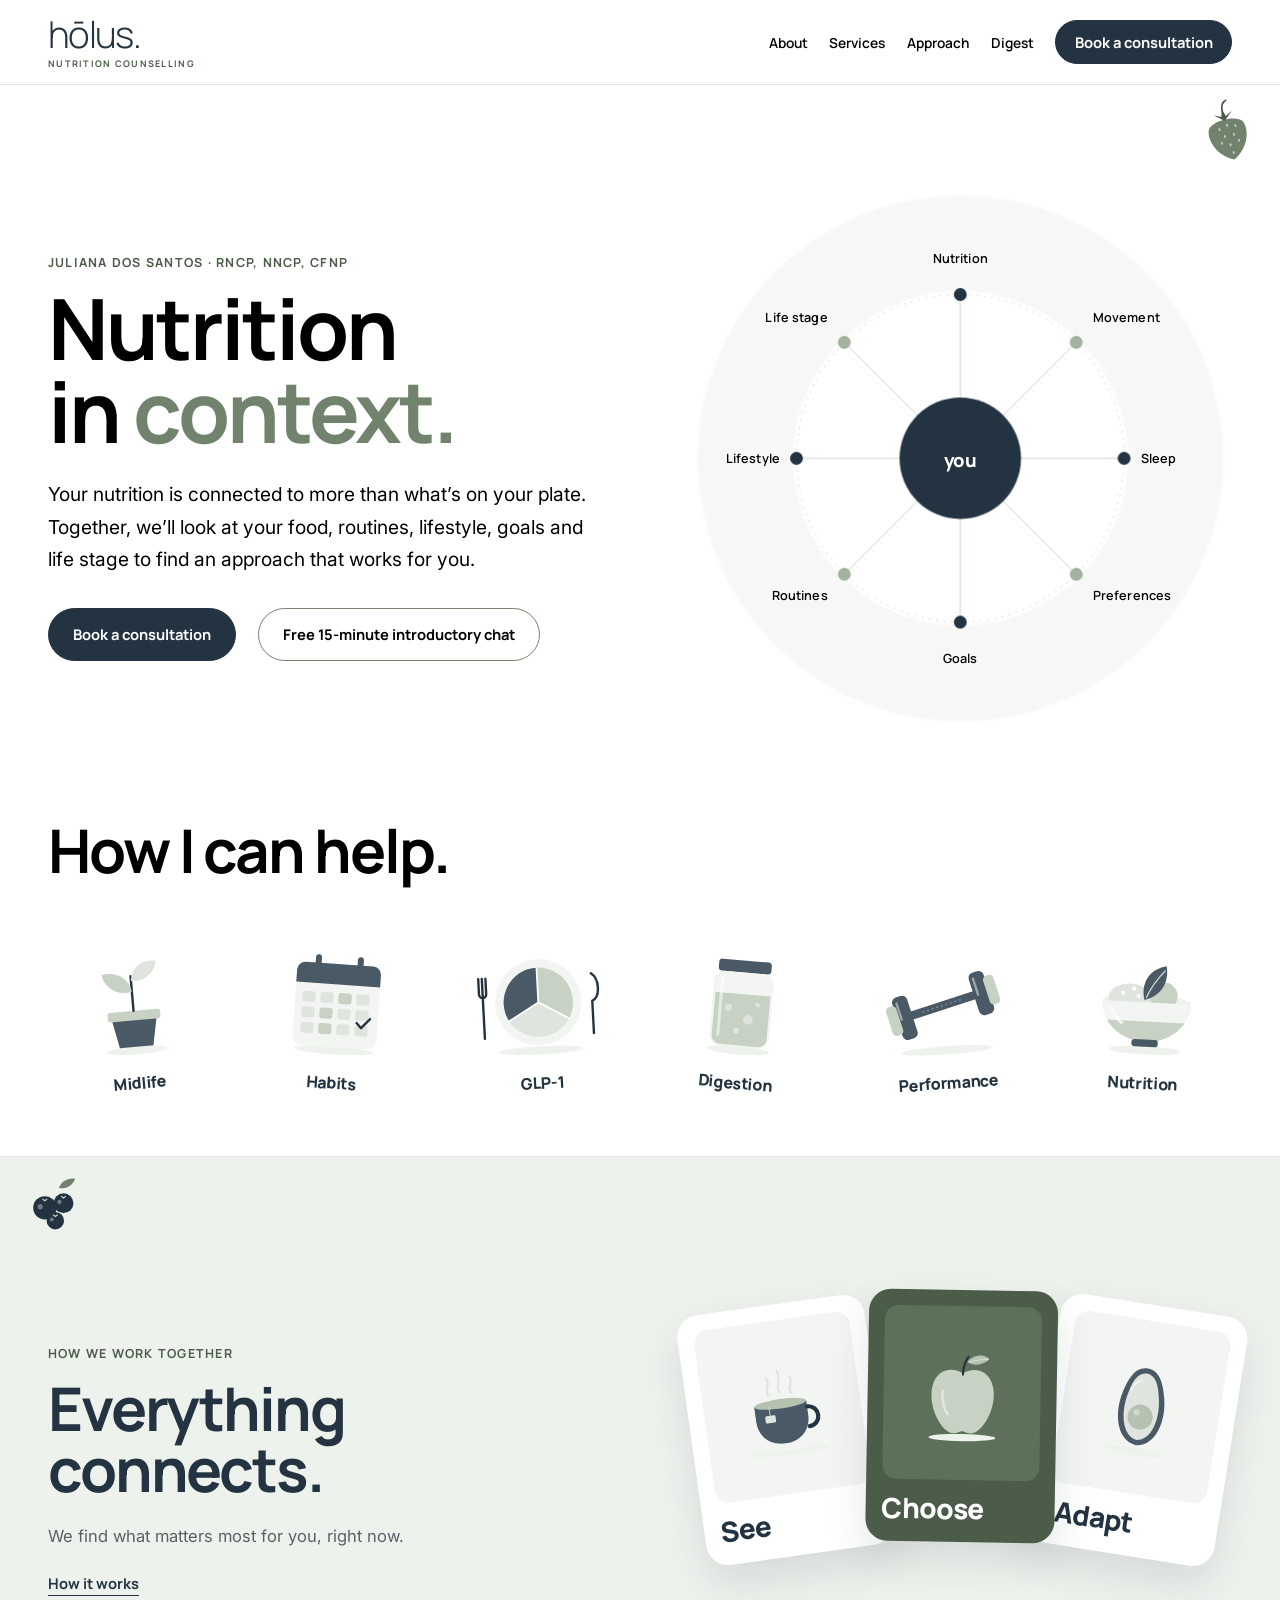
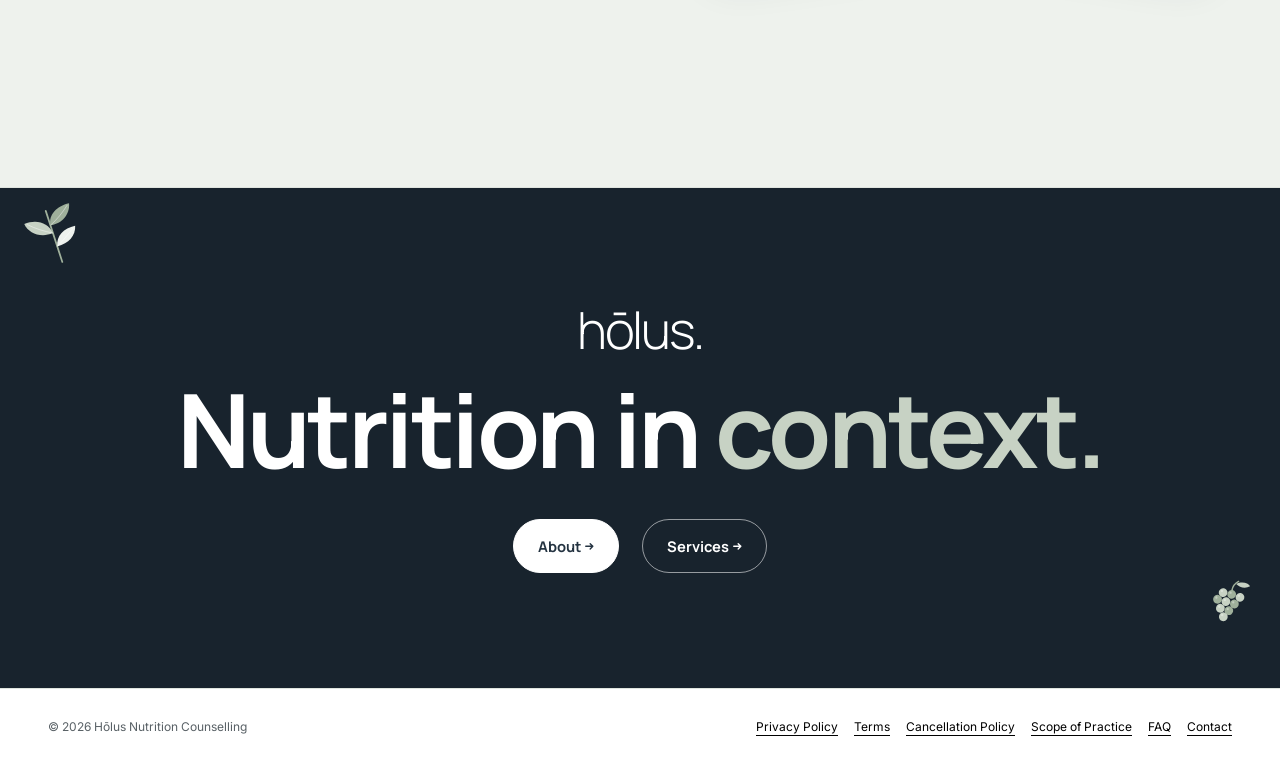
==== index.html @ c5d40bf0 "Add files via upload" ====
<!doctype html>
<html lang="en-CA"><head>
    <meta charset="utf-8">
    <meta name="viewport" content="width=device-width, initial-scale=1">
    <meta name="description" content="Personalized nutritional counselling in Ottawa with Juliana dos Santos, RNCP, NNCP, CFNP. Practical nutrition education built around your body and your life.">
    <meta name="theme-color" content="#243341">
    <title>hōlus. | Nutrition Counselling</title>
    <link rel="canonical" href="https://holus.ca/">
    <meta property="og:type" content="website">
    <meta property="og:title" content="Hōlus Nutrition Counselling | Nutritional Counselling in Ottawa">
    <meta property="og:description" content="Personalized nutrition education and practical guidance that works for your body and your life.">
    <meta property="og:url" content="https://holus.ca/">
    <meta name="twitter:card" content="summary_large_image">
    <link rel="icon" href="favicon.svg" sizes="any"><link rel="icon" href="favicon.svg" type="image/svg+xml"><link rel="apple-touch-icon" href="apple-touch-icon.png"><link rel="manifest" href="site.webmanifest"><meta property="og:image" content="https://jusandberg.github.io/holus-nutrition/assets/holus-share.png"><meta property="og:image:width" content="1200"><meta property="og:image:height" content="630"><meta property="og:image:alt" content="hōlus. Nutrition Counselling: Nutrition in context.">
    <link rel="preconnect" href="https://fonts.googleapis.com">
    <link rel="preconnect" href="https://fonts.gstatic.com" crossorigin="">
    <link href="https://fonts.googleapis.com/css2?family=Inter:wght@400;500;600&amp;family=Manrope:wght@300;600;700;800&amp;display=swap" rel="stylesheet">
    <link rel="stylesheet" href="styles.css?v=25">
    <script src="brand-config.js?v=4" defer=""></script>
    <script src="script.js?v=16" defer=""></script>
    <script type="application/ld+json">
      {"@context":"https://schema.org","@graph":[{"@type":"Organization","@id":"https://holus.ca/#organization","name":"Hōlus Nutrition Counselling","url":"https://holus.ca/","email":"hello@holus.ca"},{"@type":"Person","@id":"https://holus.ca/#juliana","name":"Juliana dos Santos","jobTitle":"Nutritionist","honorificSuffix":"RNCP, NNCP, CFNP","worksFor":{"@id":"https://holus.ca/#organization"}}]}
    </script>
  <style>
        .brand { gap: 0 !important; }
        .brand-lockup { display: grid; line-height: 1; }
        .brand-wordmark { display: inline-flex; align-items: baseline; color: var(--ink); font: 300 2.3125rem/1 Manrope, sans-serif; letter-spacing: -.045em; white-space: nowrap; }
        .brand-accent { position: relative; color: inherit; }
        .brand-accent::before { content: ''; position: absolute; top: .02em; right: .08em; left: .08em; height: .1em; border-radius: 1em; background: var(--sage); }
        .brand-descriptor { margin-top: .42rem; color: var(--sage-deep); font: 700 .57rem/1 Manrope, sans-serif; letter-spacing: .14em; text-transform: uppercase; }
        .hero-orbit .orbit-u { font-size: 1.25rem !important; letter-spacing: -.02em; }
        .contact .brand-lockup { justify-items: center; margin-bottom: .5rem; }
        .contact .brand-wordmark { color: #fff; font-size: 3.2rem; }
        .contact .brand-accent::before { background: var(--sage-light); }
        .brand-service-visual { margin: 0; padding: 0; overflow: hidden; min-height: 18rem; display: grid; place-items: end center; background: #fff; }
        .brand-service-visual img { display: block; width: 100%; height: 100%; min-height: 18rem; object-fit: cover; object-position: 50% 72%; }
        .brand-insurance { overflow: hidden; color: var(--ink); border: 1px solid var(--line); border-radius: var(--radius); background: var(--paper); box-shadow: 0 18px 40px rgba(36,51,65,.06); }
        .brand-insurance summary { display: flex; align-items: center; justify-content: space-between; gap: 1rem; padding: 1.25rem 1.4rem; cursor: pointer; list-style: none; font: 700 1rem/1.25 Manrope,sans-serif; }
        .brand-insurance summary::-webkit-details-marker { display: none; }
        .brand-insurance summary::after { content: '⌄'; flex: 0 0 auto; color: var(--sage-deep); font-size: 1.35rem; font-weight: 500; line-height: 1; transform: translateY(-.12rem); }
        .brand-insurance[open] summary::after { transform: rotate(180deg) translateY(-.12rem); }
        .brand-insurance[open] summary { border-bottom: 1px solid var(--line); }
        .brand-insurance p { margin: 0; padding: 1.25rem 1.5rem 1.5rem; color: var(--muted); font-size: .94rem; }
        .insurance-title { display: inline-flex; align-items: center; gap: .75rem; }
        .insurance-title svg { width: 1.35rem; height: 1.35rem; fill: none; stroke: var(--sage-deep); stroke-width: 1.7; stroke-linecap: round; stroke-linejoin: round; }
        .brand-insurance-hero { align-self: end; }
        .services .brand-insurance { max-width: 45rem; margin-top: 1rem; color: var(--ink); border-color: var(--line); background: var(--cloud); box-shadow: none; }
        .services .brand-insurance summary { color: var(--ink); }
        .services .brand-insurance summary::after { color: var(--sage-deep); }
        .services .brand-insurance[open] summary { border-color: var(--line); }
        .services .brand-insurance p { color: var(--muted); }
        .services .brand-insurance .insurance-title svg { stroke: var(--sage-deep); }
        .brand-intro-chat { width: 100%; max-width: none; margin: 2rem 0 0; padding: 1.4rem 1.55rem; color: var(--ink); border: 1px solid var(--line); border-radius: 1.25rem; background: var(--cloud); }
        .brand-intro-chat p { margin: 0; }
        .brand-intro-chat p + p { margin-top: .4rem; }
        .brand-intro-chat a { display: inline-block; margin-top: .85rem; color: var(--ink); font-weight: 700; text-underline-offset: .28rem; }
        .services .pricing-grid { max-width: none; }
        .contact-actions { margin-top: 2.35rem !important; }
        .method-without-circles .method-layout { grid-template-columns: 1fr; }
        .method-without-circles .method-copy { max-width: 52rem; }
        .expect-heading { display: block !important; }
        .expect-heading .eyebrow { margin-top: 0; }
        .expect-heading h2 { max-width: 18ch; margin-top: .85rem; justify-self: start; text-align: left !important; overflow-wrap: normal; }
        .behaviour-ecosystem { position: relative; min-height: 25rem; border-radius: 48% 52% 44% 56% / 54% 42% 58% 46%; background: color-mix(in srgb, var(--sage-light) 35%, white); }
        .behaviour-ecosystem::before, .behaviour-ecosystem::after { content: ''; position: absolute; inset: 12%; border: 1px solid var(--sage-light); border-radius: 44% 56% 53% 47% / 47% 42% 58% 53%; transform: rotate(12deg); }
        .behaviour-ecosystem::after { inset: 26%; transform: rotate(-13deg); }
        .behaviour-ecosystem strong { position: absolute; inset: 50% auto auto 50%; z-index: 2; display: grid; width: 5rem; height: 5rem; place-items: center; color: white; background: var(--ink); border-radius: 50%; transform: translate(-50%,-50%); font: 800 1rem Manrope,sans-serif; }
        .eco-node { position: absolute; z-index: 2; color: var(--sage-deep); font: 700 .75rem Manrope,sans-serif; letter-spacing: .08em; text-transform: uppercase; }
        .eco-body { top: 13%; left: 46%; } .eco-food { top: 48%; right: 8%; } .eco-behaviour { bottom: 12%; left: 39%; } .eco-life { top: 48%; left: 8%; }
        .behaviour-question { margin-top: 2rem !important; padding-left: 1.25rem; color: var(--ink) !important; border-left: 3px solid var(--sage); font: 800 clamp(1.6rem,3vw,2.6rem)/1.15 Manrope,sans-serif !important; letter-spacing: -.035em; }
        .behaviour-factors { background: var(--paper); }
        .factor-list { margin-top: 3rem; border-top: 1px solid var(--line); }
        .factor-list details { border-bottom: 1px solid var(--line); }
        .factor-list summary { display: flex; align-items: center; justify-content: space-between; gap: 1rem; padding: 1.25rem 0; cursor: pointer; list-style: none; color: var(--ink); font: 700 1.05rem/1.3 Manrope,sans-serif; }
        .factor-list summary::-webkit-details-marker { display: none; }
        .factor-list summary::after { content: '+'; flex: 0 0 auto; color: var(--sage-deep); font-size: 1.35rem; font-weight: 400; }
        .factor-list details[open] summary::after { content: '−'; }
        .factor-list p { max-width: 46rem; margin: -.25rem 0 1.35rem; padding-right: 2rem; }
        .factor-list p { color: var(--muted); }
        .behaviour-relationship { padding-block: clamp(3.25rem, 6vw, 5.5rem); color: white; background: var(--ink); }
        .behaviour-relationship h1, .behaviour-relationship h2, .behaviour-relationship h3 { color: white; }
        .behaviour-relationship-copy { max-width: 46rem; }
        .behaviour-relationship-copy h1 { max-width: 16ch; font-size: clamp(2.65rem, 5vw, 4.8rem); line-height: 1; letter-spacing: -.05em; }
        .behaviour-relationship-copy > p:not(.eyebrow) { max-width: 46rem; color: rgba(255,255,255,.72); }
        .relationship-map { display: grid; grid-template-columns: 1fr auto 1fr auto .68fr; align-items: center; gap: 1rem; margin-top: 2.5rem; }
        .relationship-map > div { min-height: 7rem; padding: 1.05rem; border-top: 1px solid rgba(255,255,255,.25); }
        .relationship-map p { color: rgba(255,255,255,.65); }
        .relationship-map > b { color: var(--sage-light); font-size: 1.6rem; }
        .relationship-result { display: flex; width: 100%; max-width: 13rem; min-height: 5.8rem !important; align-items: center; justify-content: flex-start; gap: .8rem; background: var(--sage-deep); border-radius: var(--radius); border-top: 0 !important; }
        .relationship-result svg { flex: 0 0 auto; width: 1.45rem; fill: none; stroke: var(--sage-light); stroke-width: 2; stroke-linecap: round; stroke-linejoin: round; }
        .relationship-result h3 { margin: 0; }
        .together-anchors { display: grid; gap: .75rem; margin-top: 2rem; padding-top: 1.5rem; border-top: 1px solid var(--line); }
        .together-anchors span { color: var(--ink); font: 700 1.05rem Manrope,sans-serif; }
        .behaviour-scope { padding: 1.3rem 0; color: var(--muted); background: var(--cloud); border-block: 1px solid var(--line); }
        .behaviour-scope p { max-width: 70rem; margin: 0; font-size: .86rem; }
        .behaviour-hero .reveal, .behaviour-knowing .reveal, .behaviour-factors .reveal, .behaviour-relationship .reveal, .behaviour-together .reveal, .behaviour-steps .reveal { opacity: 1 !important; transform: none !important; }
        @media (max-width: 760px) {
          .brand-wordmark { font-size: 2rem; }
          .about-copy { min-width: 0; width: 100%; }
          .about-copy .service-line { white-space: normal; }
          .expect-heading { gap: 1rem !important; }
          .expect-heading h2 { max-width: 13ch; font-size: clamp(2.25rem, 10.5vw, 3.25rem); line-height: 1.02; }
          .brand-service-visual, .brand-service-visual img { min-height: 12rem; }
          .behaviour-ecosystem { min-height: 20rem; }
          .relationship-map { grid-template-columns: 1fr; gap: .55rem; }
          .relationship-map > b { transform: rotate(90deg); transform-origin: left center; }
          .relationship-map > div { min-height: 0; }
        }
      </style><style id="holus-who-connected-styles">
      .holus-who-connected { overflow: hidden; background: var(--white); }
      .holus-who-connected .holus-who-heading { margin-bottom: clamp(2rem, 4vw, 3.25rem); }
      .holus-who-connected .holus-who-heading h2 { max-width: 13ch; }
      .holus-who-stickers { display: grid; grid-template-columns: repeat(6, minmax(0, 1fr)); gap: clamp(1rem, 2.4vw, 2rem); margin: 0; padding: .5rem 0 0; list-style: none; text-align: center; }
      .holus-who-stickers li { min-width: 0; transform: rotate(var(--rot, 0deg)); transition: transform .3s ease; }
      .holus-who-stickers .holus-who-sticker-wrap { display: block; color: inherit; text-decoration: none; }
      .holus-who-sticker { display: grid; place-items: center; width: 100%; max-width: 9rem; margin: 0 auto; }
      .holus-who-sticker img { width: 100%; height: auto; }
      .holus-who-stickers strong { display: block; white-space: nowrap; margin-top: .85rem; color: var(--ink); font: 800 clamp(.92rem, 1.25vw, 1.05rem)/1.15 Manrope, sans-serif; letter-spacing: -.02em; }
      @media (hover: hover) { .holus-who-stickers li:hover { transform: rotate(0deg) translateY(-5px); } }
      @media (max-width: 1000px) {
        .holus-who-stickers { display: flex; flex-wrap: wrap; justify-content: center; gap: 2rem 1.25rem; }
        .holus-who-stickers li { flex: 0 0 calc((100% - 2 * 1.25rem) / 3); }
        .holus-who-sticker { max-width: 8rem; }
      }
      @media (max-width: 600px) {
        .holus-who-connected .holus-who-heading { margin-bottom: 1.25rem; }
        .holus-who-stickers { gap: 1.4rem .75rem; padding-top: .25rem; }
        .holus-who-stickers li { flex-basis: calc((100% - 2 * .75rem) / 3); }
        .holus-who-sticker { max-width: 6rem; }
        .holus-who-stickers strong { margin-top: .6rem; font-size: .86rem; }
      }
    </style><style id="holus-network-styles">
      .holus-network-section { overflow: hidden; color: var(--ink); background: var(--mist); }
      .holus-network-grid { display: grid; grid-template-columns: minmax(0, 1fr) minmax(0, 1fr); align-items: center; gap: clamp(3rem, 8vw, 7rem); }
      .holus-network-visual { min-width: 0; }
      .holus-network-visual svg { width: 100%; height: auto; }
      .holus-network-visual line { stroke: rgba(36,51,65,.22); stroke-width: 1.3; }
      .holus-network-visual circle { fill: white; stroke: var(--sage-light); stroke-width: 1.5; }
      .holus-network-visual .tn-core { fill: var(--sage); stroke: none; }
      .holus-network-visual text { fill: var(--ink); font: 600 13px Manrope, sans-serif; text-anchor: middle; }
      .holus-network-visual .tn-core-text { fill: white; font-weight: 700; }
      .holus-network-copy .eyebrow { color: var(--sage-deep); }
      .holus-network-copy h2 { max-width: 10ch; color: var(--ink); }
      .holus-fan { position: relative; height: clamp(300px, 32vw, 400px); }
      .fan-card { position: absolute; top: 8%; width: 35%; aspect-ratio: 3 / 4; display: grid; grid-template-rows: 1fr auto; padding: 16px 16px 20px; border-radius: 22px; background: white; box-shadow: 0 18px 40px rgba(36,51,65,.12); transition: transform .4s cubic-bezier(.2,.7,.2,1); }
      .fan-art { display: grid; place-items: center; border-radius: 14px; background: #F3F5F2; }
      .fan-art img { width: 80%; height: auto; }
      .fan-card b { margin-top: 14px; color: var(--ink); font: 800 clamp(1.25rem, 2.4vw, 1.75rem)/1 Manrope, sans-serif; letter-spacing: -.03em; }
      .fan-card:nth-child(1) { left: 0; transform: rotate(-8deg); }
      .fan-card:nth-child(2) { left: 32.5%; z-index: 2; background: var(--sage-deep); transform: rotate(1deg) translateY(-14px); }
      .fan-card:nth-child(2) .fan-art { background: #5d7059; }
      .fan-card:nth-child(2) b { color: white; }
      .fan-card:nth-child(3) { left: 65%; z-index: 1; transform: rotate(9deg); }
      .fan-card:nth-child(3) b { padding-left: .6rem; }
      @media (hover: hover) { .holus-fan:hover .fan-card { transform: none; } }
      @media (max-width: 640px) {
        .holus-fan { height: auto; aspect-ratio: 3 / 1.55; }
        .fan-card { width: 31%; top: 8%; padding: 8px 8px 12px; border-radius: 16px; }
        .fan-art { border-radius: 10px; }
        .fan-card b { margin-top: 8px; font-size: 1.05rem; }
        .fan-card:nth-child(1) { left: 2%; transform: rotate(-6deg); }
        .fan-card:nth-child(2) { left: 34.5%; transform: translateY(-6px); }
        .fan-card:nth-child(3) { left: 67%; transform: rotate(6deg); }
      }
      @media (prefers-reduced-motion: reduce) { .fan-card { transition: none; } }
      .holus-network-copy > p:not(.eyebrow) { max-width: 36rem; margin: 1.35rem 0 0; color: var(--muted); font-size: 1.04rem; }
      .holus-network-copy .text-link { display: inline-block; margin-top: 1.4rem; color: var(--ink); }
      .holus-network-points { display: flex; flex-wrap: wrap; gap: .35rem; margin: 1.6rem 0 2rem; padding: 0; color: var(--sage-deep); list-style: none; font: 700 .88rem/1.5 Manrope, sans-serif; }
      .holus-network-points li:not(:last-child)::after { content: " ·"; margin-left: .35rem; color: var(--sage-light); }
      .holus-network-visual .tn-lines line { stroke-dasharray: 420; stroke-dashoffset: 420; }
      .holus-network-visual .tn-signals line { opacity: 0; stroke: var(--sage); stroke-width: 4; stroke-linecap: round; stroke-dasharray: 18 500; stroke-dashoffset: 0; }
      .holus-network-visual .tn-nodes circle { opacity: 0; transform: scale(.78); transform-box: fill-box; transform-origin: center; }
      .holus-network-visual .tn-labels { opacity: 0; }
      .holus-network-visual.is-visible .tn-lines line { animation: holus-net-draw .9s ease-out forwards; }
      .holus-network-visual.is-visible .tn-lines line:nth-child(2n) { animation-delay: .08s; }
      .holus-network-visual.is-visible .tn-lines line:nth-child(3n) { animation-delay: .16s; }
      .holus-network-visual.is-visible .tn-signals line { animation: holus-net-signal .78s ease-out 1s forwards; }
      .holus-network-visual.is-visible .tn-signals line:nth-child(2) { animation-delay: 1.09s; }
      .holus-network-visual.is-visible .tn-signals line:nth-child(3) { animation-delay: 1.18s; }
      .holus-network-visual.is-visible .tn-signals line:nth-child(4) { animation-delay: 1.27s; }
      .holus-network-visual.is-visible .tn-signals line:nth-child(5) { animation-delay: 1.36s; }
      .holus-network-visual.is-visible .tn-signals line:nth-child(6) { animation-delay: 1.45s; }
      .holus-network-visual.is-visible .tn-signals line:nth-child(7) { animation-delay: 1.54s; }
      .holus-network-visual.is-visible .tn-nodes circle { animation: holus-net-node-in .42s cubic-bezier(.2,.8,.2,1.25) forwards; }
      .holus-network-visual.is-visible .tn-nodes circle:nth-child(2) { animation-delay: .12s; }
      .holus-network-visual.is-visible .tn-nodes circle:nth-child(3) { animation-delay: .2s; }
      .holus-network-visual.is-visible .tn-nodes circle:nth-child(4) { animation-delay: .28s; }
      .holus-network-visual.is-visible .tn-nodes circle:nth-child(5) { animation-delay: .36s; }
      .holus-network-visual.is-visible .tn-nodes circle:nth-child(6) { animation-delay: .44s; }
      .holus-network-visual.is-visible .tn-nodes circle:nth-child(7) { animation-delay: .52s; }
      .holus-network-visual.is-visible .tn-nodes .tn-core { animation: holus-net-node-in .5s cubic-bezier(.2,.8,.2,1.2) .62s forwards, holus-net-core-breathe 5s ease-in-out 1.5s infinite; }
      .holus-network-visual.is-visible .tn-labels { animation: holus-net-label-in .5s ease-out .78s forwards; }
      @keyframes holus-net-draw { to { stroke-dashoffset: 0; } }
      @keyframes holus-net-signal { 0% { opacity: 0; stroke-dashoffset: 0; } 12% { opacity: .95; } 78% { opacity: .8; } 100% { opacity: 0; stroke-dashoffset: -230; } }
      @keyframes holus-net-node-in { to { opacity: 1; transform: scale(1); } }
      @keyframes holus-net-label-in { to { opacity: 1; } }
      @keyframes holus-net-core-breathe { 0%, 12%, 100% { transform: scale(1); } 6% { transform: scale(1.045); } }
      @media (max-width: 800px) {
        .holus-network-grid { grid-template-columns: 1fr; gap: 2.5rem; }
        .holus-network-copy { order: -1; }
        .holus-network-copy h2 { max-width: 12ch; }
        .holus-network-visual { width: min(100%, 34rem); margin-inline: auto; }
      }
      @media (prefers-reduced-motion: reduce) {
        .holus-network-visual .tn-lines line { stroke-dashoffset: 0; }
        .holus-network-visual .tn-signals { display: none; }
        .holus-network-visual .tn-nodes circle { opacity: 1; transform: none; }
        .holus-network-visual .tn-labels { opacity: 1; }
        .holus-network-visual.is-visible :is(.tn-lines line, .tn-nodes circle, .tn-labels) { animation: none; }
      }
    </style></head>
  <body>
    <a class="skip-link" href="#main">Skip to content</a>

    <header class="site-header">
      <div class="nav-shell">
        <a class="brand" href="/" aria-label="hōlus. Nutrition Counselling home">
    <span class="brand-lockup">
      <span class="brand-wordmark" aria-label="hōlus.">hōlus.</span>
      <span class="brand-descriptor">Nutrition Counselling</span>
    </span></a>

        <button class="menu-toggle" type="button" aria-expanded="false" aria-controls="site-nav">
          <span class="sr-only">Toggle menu</span>
          <span></span><span></span>
        </button>

        <nav id="site-nav" class="site-nav" aria-label="Primary navigation">
          <a href="/about/">About</a>
          <a href="/nutritional-counselling/">Services</a>
          <a href="/nutrition-behaviour-change/">Approach</a>
          <a href="/digest/">Digest</a>
          <a class="button button-small" href="mailto:hello@holus.ca?subject=Consultation%20booking">Book a consultation</a>
        </nav>
      </div>
    </header>

    <main id="main">
      <section id="home" class="hero section-shell">
        <div class="hero-copy reveal">
          <p class="eyebrow">Juliana dos Santos <span aria-hidden="true">·</span> RNCP, NNCP, CFNP</p>
          <h1>Nutrition in <em>context.</em></h1>
          <p class="lede">Your nutrition is connected to more than what’s on your plate. Together, we’ll look at your food, routines, lifestyle, goals and life stage to find an approach that works for you.</p>
          <div class="button-row">
            <a class="button" href="mailto:hello@holus.ca?subject=Consultation%20booking">Book a consultation</a>
            <a class="button button-secondary" href="mailto:hello@holus.ca?subject=Free%2015-minute%20introductory%20chat">Free 15-minute introductory chat</a>
          </div>
        </div>

        <div class="hero-orbit reveal" aria-label="A connected system with you at the centre, considering nutrition, movement, sleep, preferences, goals, routines, lifestyle and life stage">
          <svg viewBox="0 0 520 520" role="img" aria-hidden="true">
            <circle class="orbit-ring" cx="260" cy="260" r="178"></circle>
            <g class="orbit-lines">
              <line x1="260" y1="260" x2="260" y2="82"></line>
              <line x1="260" y1="260" x2="386" y2="134"></line>
              <line x1="260" y1="260" x2="438" y2="260"></line>
              <line x1="260" y1="260" x2="386" y2="386"></line>
              <line x1="260" y1="260" x2="260" y2="438"></line>
              <line x1="260" y1="260" x2="134" y2="386"></line>
              <line x1="260" y1="260" x2="82" y2="260"></line>
              <line x1="260" y1="260" x2="134" y2="134"></line>
            </g>
            <g class="orbit-nodes">
              <circle cx="260" cy="82" r="7" style="fill:#243341"></circle><circle cx="386" cy="134" r="7" style="fill:#A3B19F"></circle>
              <circle cx="438" cy="260" r="7" style="fill:#243341"></circle><circle cx="386" cy="386" r="7" style="fill:#A3B19F"></circle>
              <circle cx="260" cy="438" r="7" style="fill:#243341"></circle><circle cx="134" cy="386" r="7" style="fill:#A3B19F"></circle>
              <circle cx="82" cy="260" r="7" style="fill:#243341"></circle><circle cx="134" cy="134" r="7" style="fill:#A3B19F"></circle>
            </g>
            <circle class="orbit-centre" cx="260" cy="260" r="66"></circle>
            <text class="orbit-u" x="260" y="264">you</text>
              <g class="orbit-labels">
                <text x="260" y="48" text-anchor="middle">Nutrition</text>
                <text x="404" y="112" text-anchor="start">Movement</text>
                <text x="456" y="265" text-anchor="start">Sleep</text>
                <text x="404" y="414" text-anchor="start">Preferences</text>
                <text x="260" y="482" text-anchor="middle">Goals</text>
                <text x="116" y="414" text-anchor="end">Routines</text>
                <text x="64" y="265" text-anchor="end">Lifestyle</text>
                <text x="116" y="112" text-anchor="end">Life stage</text>
              </g>
          </svg>
        </div>
      </section>

      <section id="who" class="holus-who-connected section-pad" aria-labelledby="who-title" data-holus-connected="true">
    <div class="section-shell">
      <header class="holus-who-heading">
        <h2 id="who-title">How I can help.</h2>
      </header>
      <ul class="holus-who-stickers" aria-label="How I can help">
        <li style="--rot:-5deg"><span class="holus-who-sticker-wrap"><span class="holus-who-sticker"><img src="assets/illustrations-soft/object-sprout.svg" alt="" width="240" height="200" loading="lazy"></span><strong>Midlife</strong></span></li>
        <li style="--rot:4deg"><span class="holus-who-sticker-wrap"><span class="holus-who-sticker"><img src="assets/illustrations-soft/object-calendar.svg" alt="" width="240" height="200" loading="lazy"></span><strong>Habits</strong></span></li>
        <li style="--rot:-3deg"><span class="holus-who-sticker-wrap"><span class="holus-who-sticker"><img src="assets/illustrations-soft/object-plate.svg" alt="" width="240" height="200" loading="lazy"></span><strong>GLP-1</strong></span></li>
        <li style="--rot:5deg"><span class="holus-who-sticker-wrap"><span class="holus-who-sticker"><img src="assets/illustrations-soft/object-jar.svg" alt="" width="240" height="200" loading="lazy"></span><strong>Digestion</strong></span></li>
        <li style="--rot:-4deg"><span class="holus-who-sticker-wrap"><span class="holus-who-sticker"><img src="assets/illustrations-soft/object-dumbbell.svg" alt="" width="240" height="200" loading="lazy"></span><strong>Performance</strong></span></li>
        <li style="--rot:3deg"><span class="holus-who-sticker-wrap"><span class="holus-who-sticker"><img src="assets/illustrations-soft/object-bowl.svg" alt="" width="240" height="200" loading="lazy"></span><strong>Nutrition</strong></span></li>
      </ul>
    </div></section>


      <section id="method" class="method section-pad method-without-circles holus-network-section" data-holus-network="true">
    <div class="section-shell holus-network-grid">
      <div class="holus-network-copy">
        <p class="eyebrow">How we work together</p>
        <h2>Everything connects.</h2>
        <p>We find what matters most for you, right now.</p>
        <a class="text-link" href="nutrition-behaviour-change/">How it works</a>
      </div>
      <div class="holus-network-visual holus-fan" role="list" aria-label="How we work together: see, choose, adapt">
        <div class="fan-card" role="listitem"><div class="fan-art"><img src="assets/illustrations-soft/drink-tea.svg" alt="" width="240" height="200"></div><b>See</b></div>
        <div class="fan-card" role="listitem"><div class="fan-art"><img src="assets/illustrations-soft/fruit-apple.svg" alt="" width="240" height="200"></div><b>Choose</b></div>
        <div class="fan-card" role="listitem"><div class="fan-art"><img src="assets/illustrations-soft/fruit-avocado.svg" alt="" width="240" height="200"></div><b>Adapt</b></div>
      </div>
    </div></section>


      

    <section id="contact" class="contact section-pad">
        <div class="contact-inner section-shell reveal">
          <span class="brand-lockup">
      <span class="brand-wordmark" aria-label="hōlus.">hōlus.</span>
      
    </span>
          <h2>Nutrition in <em>context.</em></h2>
          <div class="button-row contact-actions">
            <a class="button button-light" href="/about/">About<svg class="arr arr-right" viewBox="0 0 12 12" aria-hidden="true"><path d="M2 6h8M7 3l3 3-3 3"></path></svg></a>
            <a class="button button-outline-light" href="/nutritional-counselling/">Services<svg class="arr arr-right" viewBox="0 0 12 12" aria-hidden="true"><path d="M2 6h8M7 3l3 3-3 3"></path></svg></a>
          </div>
        </div>
      </section>
    </main>

    <footer class="site-footer">
      <div class="section-shell footer-inner">
        <div>
          <p>© <span id="year"></span> Hōlus Nutrition Counselling</p>
        </div>
        <nav class="footer-links" aria-label="Practice information">
          <a href="/practice-policies.html#privacy">Privacy Policy</a>
          <a href="/practice-policies.html#terms">Terms</a>
          <a href="/practice-policies.html#cancellation">Cancellation Policy</a>
          <a href="/practice-policies.html#scope">Scope of Practice</a>
          <a href="/faq/">FAQ</a><a href="mailto:hello@holus.ca">Contact</a>
        </nav>
      </div>
    </footer>
  

</body></html>
---- styles.css ----
:root {
  --black: #000;
  --ink: #243341;
  --ink-deep: #18232d;
  --sage: #71836d;
  --sage-deep: #4b5d49;
  --sage-light: #c7d2c4;
  --mist: #eef2ed;
  --cloud: #f7f8f6;
  --line: #dfe4de;
  --paper: #fff;
  --text: var(--black);
  --muted: #596166;
  --radius: 1.5rem;
  --shadow: 0 24px 60px rgba(36, 51, 65, 0.12);
}

* { box-sizing: border-box; }
html { scroll-behavior: smooth; scroll-padding-top: 6.5rem; }
body { margin: 0; color: var(--text); background: var(--paper); font: 400 1rem/1.7 Inter, Arial, sans-serif; -webkit-font-smoothing: antialiased; }
img, svg { display: block; max-width: 100%; }
a { color: inherit; }
button, input, textarea { font: inherit; }
:focus-visible { outline: 3px solid var(--sage); outline-offset: 4px; }
.sr-only { position: absolute; width: 1px; height: 1px; padding: 0; margin: -1px; overflow: hidden; clip: rect(0, 0, 0, 0); white-space: nowrap; border: 0; }
.skip-link { position: fixed; left: 1rem; top: -4rem; z-index: 100; padding: .75rem 1rem; color: white; background: var(--ink); border-radius: .5rem; }
.skip-link:focus { top: 1rem; }

.section-shell { width: min(100% - 2.5rem, 74rem); margin-inline: auto; }
.section-pad { padding-block: clamp(5rem, 9vw, 8rem); }
.eyebrow { margin: 0 0 1rem; color: var(--sage-deep); font: 700 .78rem/1.2 Manrope, sans-serif; letter-spacing: .1em; text-transform: uppercase; }
h1, h2, h3 { margin: 0; color: var(--black); font-family: Manrope, sans-serif; letter-spacing: -.035em; text-wrap: balance; }
h1 { max-width: 12ch; font-size: clamp(3rem, 6.6vw, 6.25rem); line-height: .98; }
h2 { max-width: 18ch; font-size: clamp(2.35rem, 4.7vw, 4.5rem); line-height: 1.02; }
h3 { font-size: 1.4rem; line-height: 1.25; }
em { color: var(--sage); font-style: normal; }
.lede { max-width: 35rem; margin: 1.6rem 0 0; color: var(--black); font-size: clamp(1.05rem, 1.8vw, 1.2rem); }
.button-row { display: flex; align-items: center; gap: 1.4rem; flex-wrap: wrap; margin-top: 2rem; }
.button { display: inline-flex; align-items: center; justify-content: center; min-height: 3.35rem; padding: .85rem 1.5rem; color: white; background: var(--ink); border: 1px solid var(--ink); border-radius: 999px; font: 700 .92rem/1 Manrope, sans-serif; text-decoration: none; transition: transform .2s ease, background .2s ease; }
.button:hover { background: var(--ink-deep); transform: translateY(-2px); }
.button-small { min-height: 2.75rem; padding-inline: 1.15rem; }
.button-secondary { color: var(--black); background: transparent; border-color: var(--sage); }
.button-secondary:hover { color: white; background: var(--sage-deep); border-color: var(--sage-deep); }
.text-link { color: var(--black); font: 700 .92rem Manrope, sans-serif; text-underline-offset: .35rem; }
.microcopy { margin: 1rem 0 0; color: var(--muted); font-size: .83rem; }

.site-header { position: sticky; top: 0; z-index: 50; border-bottom: 1px solid rgba(223, 228, 222, .9); background: rgba(255,255,255,.88); backdrop-filter: blur(18px) saturate(160%); }
.nav-shell { display: flex; align-items: center; justify-content: space-between; width: min(100% - 2.5rem, 74rem); min-height: 5.25rem; margin: auto; }
.brand { display: flex; align-items: center; gap: .75rem; text-decoration: none; }
.brand img { width: 3rem; }
.brand-copy { display: grid; line-height: 1; }
.wordmark { font: 800 1.15rem Manrope, sans-serif; letter-spacing: -.04em; }
.wordmark b { color: var(--sage); }
.descriptor { margin-top: .35rem; color: var(--muted); font: 600 .58rem Manrope, sans-serif; letter-spacing: .14em; text-transform: uppercase; }
.brand-lockup { display: grid; line-height: 1; }
.brand-wordmark { display: inline-flex; align-items: baseline; color: var(--ink); font: 300 2rem/1 Manrope, sans-serif; letter-spacing: -.045em; white-space: nowrap; }
.brand-accent { position: relative; color: inherit; }
.brand-accent::before { content: ""; position: absolute; top: .02em; right: .08em; left: .08em; height: .1em; border-radius: 1em; background: var(--sage); }
.brand-descriptor { margin-top: .4rem; color: var(--sage-deep); font: 700 .57rem/1 Manrope, sans-serif; letter-spacing: .14em; text-transform: uppercase; }
.site-nav { display: flex; align-items: center; gap: 1.35rem; }
.site-nav > a:not(.button) { color: var(--black); font: 600 .86rem Manrope, sans-serif; text-decoration: none; }
.site-nav > a:not(.button):hover { color: var(--sage-deep); }
.menu-toggle { display: none; width: 2.8rem; height: 2.8rem; padding: .8rem; border: 0; border-radius: 50%; background: var(--mist); }
.menu-toggle span:not(.sr-only) { display: block; height: 2px; margin: 4px 0; background: var(--ink); transition: transform .2s ease; }

.hero { display: grid; grid-template-columns: minmax(0, 1.02fr) minmax(25rem, .98fr); align-items: center; gap: clamp(2rem, 6vw, 6rem); min-height: calc(100svh - 5.25rem); padding-block: clamp(4rem, 8vw, 7rem); }
.hero-orbit { padding: 2rem; border-radius: 50%; background: radial-gradient(circle, #fff 0 43%, var(--cloud) 44% 68%, transparent 69%); }
.hero-orbit svg { width: 100%; }
.orbit-ring { fill: none; stroke: var(--sage-light); stroke-width: 1; stroke-dasharray: 2 6; }
.orbit-lines { stroke: var(--sage-light); stroke-width: 1; }
.orbit-nodes { fill: var(--sage); }
.orbit-centre { fill: var(--ink); }
.orbit-u { fill: white; font: 800 3rem Manrope, sans-serif; text-anchor: middle; dominant-baseline: middle; }
.orbit-labels { fill: var(--black); font: 600 .86rem Manrope, sans-serif; letter-spacing: .01em; }

/* The orbit draws in once, then its eight elements pulse in a calm sequence. */
.hero-orbit .orbit-lines line,
.hero-orbit .orbit-nodes circle,
.hero-orbit .orbit-labels text { --orbit-line-delay: .22s; --orbit-node-delay: .72s; --orbit-label-delay: .92s; --orbit-pulse-delay: 2s; }
.hero-orbit :is(.orbit-lines line, .orbit-nodes circle, .orbit-labels text):nth-child(2) { --orbit-line-delay: .30s; --orbit-node-delay: .80s; --orbit-label-delay: 1s; --orbit-pulse-delay: 3s; }
.hero-orbit :is(.orbit-lines line, .orbit-nodes circle, .orbit-labels text):nth-child(3) { --orbit-line-delay: .38s; --orbit-node-delay: .88s; --orbit-label-delay: 1.08s; --orbit-pulse-delay: 4s; }
.hero-orbit :is(.orbit-lines line, .orbit-nodes circle, .orbit-labels text):nth-child(4) { --orbit-line-delay: .46s; --orbit-node-delay: .96s; --orbit-label-delay: 1.16s; --orbit-pulse-delay: 5s; }
.hero-orbit :is(.orbit-lines line, .orbit-nodes circle, .orbit-labels text):nth-child(5) { --orbit-line-delay: .54s; --orbit-node-delay: 1.04s; --orbit-label-delay: 1.24s; --orbit-pulse-delay: 6s; }
.hero-orbit :is(.orbit-lines line, .orbit-nodes circle, .orbit-labels text):nth-child(6) { --orbit-line-delay: .62s; --orbit-node-delay: 1.12s; --orbit-label-delay: 1.32s; --orbit-pulse-delay: 7s; }
.hero-orbit :is(.orbit-lines line, .orbit-nodes circle, .orbit-labels text):nth-child(7) { --orbit-line-delay: .70s; --orbit-node-delay: 1.20s; --orbit-label-delay: 1.40s; --orbit-pulse-delay: 8s; }
.hero-orbit :is(.orbit-lines line, .orbit-nodes circle, .orbit-labels text):nth-child(8) { --orbit-line-delay: .78s; --orbit-node-delay: 1.28s; --orbit-label-delay: 1.48s; --orbit-pulse-delay: 9s; }
.hero-orbit.is-visible .orbit-ring { animation: orbit-ring-arrive 1.4s ease-out both; }
.hero-orbit.is-visible .orbit-lines line { stroke-dasharray: 180; stroke-dashoffset: 180; animation: orbit-line-arrive .75s ease-out var(--orbit-line-delay) both; }
.hero-orbit.is-visible .orbit-nodes circle { transform-box: fill-box; transform-origin: center; animation: orbit-node-arrive .45s cubic-bezier(.2,.8,.2,1.3) var(--orbit-node-delay) both, orbit-node-pulse 8s cubic-bezier(.4,0,.2,1) var(--orbit-pulse-delay) infinite; }
.hero-orbit.is-visible .orbit-labels text { opacity: 0; animation: orbit-label-arrive .45s ease-out var(--orbit-label-delay) both; }
.hero-orbit.is-visible :is(.orbit-centre, .orbit-u) { transform-box: fill-box; transform-origin: center; animation: orbit-centre-arrive .65s cubic-bezier(.2,.8,.2,1.15) .05s both; }

@keyframes orbit-ring-arrive { from { opacity: 0; } to { opacity: 1; } }
@keyframes orbit-line-arrive { to { stroke-dashoffset: 0; } }
@keyframes orbit-node-arrive { from { opacity: 0; transform: scale(0); } to { opacity: 1; transform: scale(1); } }
@keyframes orbit-label-arrive { from { opacity: 0; transform: translateY(5px); } to { opacity: 1; transform: translateY(0); } }
@keyframes orbit-centre-arrive { from { opacity: 0; transform: scale(.7); } to { opacity: 1; transform: scale(1); } }
@keyframes orbit-node-pulse { 0%, 13%, 100% { transform: scale(1); fill: var(--sage); } 6% { transform: scale(1.65); fill: var(--ink); } }

.method { background: var(--cloud); border-block: 1px solid var(--line); }
.section-heading { margin-bottom: clamp(2.5rem, 5vw, 4.5rem); }
.method-flow { position: relative; display: grid; grid-template-columns: repeat(3, 1fr); gap: clamp(1rem, 3vw, 3rem); }
.flow-line { position: absolute; top: 3.05rem; right: 13%; left: 13%; height: 1px; background: var(--sage-light); }
.flow-step { position: relative; display: grid; justify-items: center; gap: .35rem; min-width: 0; padding: 0 1rem 1.6rem; color: var(--black); background: transparent; border: 0; border-bottom: 1px solid var(--line); cursor: pointer; text-align: center; transition: color .25s ease, border-color .25s ease, transform .25s ease; }
.flow-step:hover { transform: translateY(-3px); border-color: var(--sage); }
.flow-step:focus-visible { border-radius: .75rem; }
.flow-icon { position: relative; z-index: 1; display: grid; place-items: center; width: 6.1rem; height: 6.1rem; margin-bottom: 1.15rem; color: var(--sage-deep); background: var(--cloud); transition: color .25s ease, transform .25s ease; }
.flow-icon::after { content: ""; position: absolute; right: -.2rem; bottom: -.2rem; width: .65rem; height: .65rem; background: var(--sage-light); border: 4px solid var(--cloud); border-radius: 50%; }
.flow-icon svg { width: 3.35rem; fill: none; stroke: currentColor; stroke-width: 1.25; stroke-linecap: round; stroke-linejoin: round; }
.flow-step.is-active { border-color: var(--black); }
.flow-step.is-active .flow-icon { color: var(--black); transform: translateY(-4px); }
.flow-step.is-active .flow-icon::after { background: var(--sage); }
.flow-kicker { color: var(--sage-deep); font: 700 .68rem/1.3 Manrope, sans-serif; letter-spacing: .08em; text-transform: uppercase; }
.flow-step strong { font: 800 clamp(1.25rem, 2.2vw, 1.7rem)/1.25 Manrope, sans-serif; letter-spacing: -.03em; }
.flow-detail { display: grid; grid-template-columns: .65fr 1.35fr; gap: clamp(2rem, 7vw, 7rem); margin-top: 2.25rem; padding: clamp(1.8rem, 4vw, 3.25rem); background: var(--paper); border: 1px solid var(--line); border-radius: 1.5rem; box-shadow: 0 18px 40px rgba(36,51,65,.06); }
.flow-detail>p { margin: .25rem 0 0; color: var(--sage-deep); font: 700 .75rem/1.3 Manrope, sans-serif; letter-spacing: .09em; text-transform: uppercase; }
.flow-detail h3 { font-size: clamp(1.6rem, 3vw, 2.5rem); }
.flow-detail div p { max-width: 48rem; margin: .8rem 0 0; color: var(--muted); font-size: 1.02rem; }

/* The three-step path draws in once, then its markers pulse in sequence. */
.method-flow:not(.is-visible) .flow-step { opacity: 0; translate: 0 14px; }
.method-flow.is-visible .flow-line { transform-origin: left center; animation: method-line-arrive .9s cubic-bezier(.2,.8,.2,1) .08s both; }
.method-flow.is-visible .flow-step { animation: method-step-arrive .58s cubic-bezier(.2,.8,.2,1) .25s both; }
.method-flow.is-visible .flow-step:nth-of-type(2) { animation-delay: .43s; }
.method-flow.is-visible .flow-step:nth-of-type(3) { animation-delay: .61s; }
.method-flow.is-visible .flow-step:nth-of-type(1) .flow-icon::after { animation: method-marker-pulse 9s ease-in-out 1.5s infinite; }
.method-flow.is-visible .flow-step:nth-of-type(2) .flow-icon::after { animation: method-marker-pulse 9s ease-in-out 4.5s infinite; }
.method-flow.is-visible .flow-step:nth-of-type(3) .flow-icon::after { animation: method-marker-pulse 9s ease-in-out 7.5s infinite; }

@keyframes method-line-arrive { from { opacity: 0; transform: scaleX(0); } to { opacity: 1; transform: scaleX(1); } }
@keyframes method-step-arrive { from { opacity: 0; translate: 0 14px; } to { opacity: 1; translate: 0 0; } }
@keyframes method-marker-pulse { 0%, 14%, 100% { transform: scale(1); filter: brightness(1); box-shadow: 0 0 0 0 rgba(125,146,121,0); } 7% { transform: scale(1.45); filter: brightness(.72); box-shadow: 0 0 0 .4rem rgba(125,146,121,.13); } }

.about-grid { display: grid; grid-template-columns: 15.5rem minmax(0, 1fr); align-items: center; gap: clamp(2.5rem, 6vw, 5rem); }
.food-figure { position: relative; width: 100%; margin: 0; }
.food-figure img { width: 100%; height: 20rem; object-fit: cover; object-position: center 42%; border-radius: var(--radius); box-shadow: var(--shadow); }
.food-figure figcaption { max-width: 15.5rem; margin: .8rem 0 0; color: var(--muted); font-size: .78rem; }
.about-copy > p:not(.eyebrow) { max-width: 38rem; margin: 1.3rem 0 0; color: var(--black); font-size: 1.04rem; }
.about-copy .about-lead { font-size: 1.12rem; line-height: 1.65; }
.about-copy .about-signoff { color: var(--ink); }
.credentials { display: grid; grid-template-columns: repeat(3, 1fr); gap: 1rem; margin: 2.25rem 0 0; }
.credentials div { padding-top: 1rem; border-top: 1px solid var(--line); }
.credentials dt { color: var(--sage-deep); font: 700 .72rem Manrope, sans-serif; letter-spacing: .08em; text-transform: uppercase; }
.credentials dd { margin: .45rem 0 0; font-weight: 600; line-height: 1.45; }
.about-copy .service-line { margin-top: 1.5rem; color: var(--sage-deep); font: 700 .72rem/1.7 Manrope, sans-serif; letter-spacing: .035em; text-transform: uppercase; white-space: nowrap; }
.service-line span { padding-inline: .3rem; color: var(--sage); }

.image-ribbon { display: grid; grid-template-columns: .78fr 1.22fr .78fr; gap: .65rem; width: min(100% - 2.5rem, 88rem); margin: 0 auto clamp(1rem, 2vw, 2rem); }
.image-ribbon figure { margin: 0; overflow: hidden; border-radius: 1.25rem; }
.image-ribbon img { width: 100%; height: clamp(8rem, 13vw, 12.5rem); object-fit: cover; transition: transform .6s ease; }
.image-ribbon img { object-position: 50% 50%; }
.image-ribbon figure:hover img { transform: scale(1.025); }

.services { color: white; background: var(--ink); }
.services h2, .services h3 { color: white; }
.services .eyebrow { color: var(--sage-light); }
.services-intro { display: grid; grid-template-columns: 1.15fr .85fr; align-items: end; gap: 4rem; }
.services-intro > p { max-width: 31rem; margin: 0 0 .35rem; color: rgba(255,255,255,.72); font-size: 1.05rem; }
.pricing-grid { display: grid; grid-template-columns: repeat(3, 1fr); gap: 1rem; margin-top: 4rem; }
.price-card { display: flex; flex-direction: column; min-height: 22rem; padding: 2rem; border: 1px solid rgba(255,255,255,.15); border-radius: var(--radius); background: rgba(255,255,255,.045); }
.price-card.featured { background: var(--sage-deep); border-color: transparent; }
.service-icon { display: grid; place-items: center; width: 3.8rem; height: 3.8rem; margin-bottom: 2.25rem; color: var(--white, #fff); background: rgba(255,255,255,.06); border: 1.5px solid var(--sage-light); border-radius: 50%; }
.service-icon svg { width: 1.65rem; fill: none; stroke: currentColor; stroke-width: 1.8; stroke-linecap: round; stroke-linejoin: round; }
.duration { margin: 0 0 1.1rem; color: var(--sage-light); font: 700 .73rem Manrope, sans-serif; letter-spacing: .09em; text-transform: uppercase; }
.price-card > p:not(.duration) { color: rgba(255,255,255,.7); font-size: .93rem; }
.price-row { display: flex; align-items: end; justify-content: space-between; gap: 1rem; margin-top: auto; padding-top: 2rem; }
.price-row strong { font: 800 2.4rem Manrope, sans-serif; letter-spacing: -.05em; }
.price-row a { color: white; font-weight: 600; text-underline-offset: .3rem; }
.coverage-note { max-width: 55rem; margin: 2rem 0 0; color: rgba(255,255,255,.68); font-size: .86rem; }

.who { background: var(--mist); }
.faq-grid { display: grid; grid-template-columns: .78fr 1.22fr; gap: clamp(3rem, 8vw, 8rem); }
.who-header { display: grid; grid-template-columns: .92fr 1.08fr; align-items: end; gap: clamp(3rem, 8vw, 8rem); margin-bottom: clamp(2.75rem, 6vw, 4.75rem); }
.who-header h2 { max-width: 15ch; }
.who-intro { max-width: 39rem; margin: 0 0 .4rem; }
.who-intro p { margin: 0; color: #4d5855; font-size: 1.06rem; }
.who-intro p + p { margin-top: 1rem; }
.who-content { display: grid; grid-template-columns: minmax(14rem, 18rem) minmax(0, 1fr); align-items: start; gap: clamp(2.5rem, 6vw, 5.5rem); }
.who-figure { position: relative; margin: 0; }
.who-figure img { display: block; width: 100%; height: 14rem; object-fit: cover; object-position: 52% 48%; border-radius: 1.25rem; box-shadow: 0 18px 42px rgba(36,51,65,.13); }
.who-figure figcaption { max-width: 18rem; margin-top: .85rem; color: #5a655f; font-size: .8rem; }
.who-list { margin: 0; padding: 0; list-style: none; border-top: 1px solid #cfd8cd; }
.who-list li { display: grid; grid-template-columns: .82fr 1.18fr; gap: 1.75rem; padding: 1.15rem 0; border-bottom: 1px solid #cfd8cd; }
.who-list span { display: flex; align-items: flex-start; gap: .65rem; color: var(--black); font: 700 1rem Manrope, sans-serif; }
.who-list span::before { content: ""; flex: 0 0 auto; width: .55rem; height: .55rem; margin-top: .42rem; background: var(--sage); border: .2rem solid rgba(255,255,255,.6); border-radius: 50%; box-shadow: 0 0 0 1px var(--sage-light); }
.who-list p { margin: 0; color: #4d5855; font-size: .92rem; }

.who-interactive .section-heading { margin-bottom: clamp(2.25rem, 5vw, 4rem); }
.who-ui { display: grid; grid-template-columns: minmax(0, 1.15fr) minmax(0, .85fr); gap: 1.25rem; align-items: stretch; }
.who-tiles { display: grid; grid-template-columns: repeat(3, minmax(0, 1fr)); gap: .75rem; }
.who-tile { display: grid; justify-items: start; align-content: space-between; gap: 1.4rem; min-height: 8.5rem; padding: 1.1rem; color: var(--ink); text-align: left; background: rgba(255,255,255,.75); border: 1px solid var(--line); border-radius: 1.1rem; cursor: pointer; font: 700 .95rem/1.25 Manrope, sans-serif; transition: transform .2s ease, border-color .2s, background .2s, box-shadow .2s; }
.who-tile:hover { transform: translateY(-3px); border-color: var(--sage-light); }
.who-tile[aria-selected="true"] { background: #fff; border-color: var(--sage); box-shadow: 0 14px 30px rgba(36,51,65,.08); }
.duo .fill { fill: var(--sage-light); }
.duo .st { fill: none; stroke: var(--ink); stroke-width: 1.6; stroke-linecap: round; stroke-linejoin: round; }
.who-tile .duo { width: 2.2rem; height: 2.2rem; transition: transform .3s; }
.who-tile:hover .duo, .who-tile[aria-selected="true"] .duo { transform: scale(1.12) rotate(-4deg); }
.who-panel { display: flex; flex-direction: column; align-items: flex-start; justify-content: center; padding: clamp(1.5rem, 3vw, 2.25rem); color: #fff; background: var(--ink); border-radius: 1.4rem; }
.who-panel h3 { margin-top: 1.25rem; color: #fff; font-size: clamp(1.5rem, 2.6vw, 2rem); letter-spacing: -.03em; }
.who-panel p { margin: .6rem 0 0; color: rgba(255,255,255,.75); font-size: 1.02rem; }
.who-panel-icon { width: 3.2rem; height: 3.2rem; }
.who-panel-icon .fill { fill: var(--sage-deep); }
.who-panel-icon .st { stroke: #fff; }

.help { background: var(--paper); }
.help-grid { display: grid; grid-template-columns: .78fr 1.22fr; gap: clamp(3rem, 8vw, 8rem); }
.help .section-heading { margin: 0; }
.topic-list { display: flex; flex-wrap: wrap; gap: .75rem; margin: 0; padding: 0; list-style: none; }
.topic-list li { padding: .7rem 1rem; color: var(--black); background: var(--cloud); border: 1px solid var(--line); border-radius: 999px; font: 600 .9rem/1.35 Manrope, sans-serif; }
.help-content > p { max-width: 43rem; margin: 2rem 0 0; padding-top: 1.5rem; color: var(--sage-deep); border-top: 1px solid var(--line); font-size: 1.05rem; }

.expect { background: var(--cloud); border-block: 1px solid var(--line); }
.expect-heading { display: grid; grid-template-columns: .78fr 1.22fr; gap: clamp(3rem, 8vw, 8rem); align-items: start; }
.expect-heading .eyebrow { margin-top: .8rem; }
.expect-list { display: grid; grid-template-columns: repeat(4, 1fr); margin: clamp(3rem, 6vw, 5rem) 0 0; padding: 0; list-style: none; border-top: 1px solid var(--sage-light); }
.expect-list li { position: relative; padding: 1.5rem 1.5rem 0 0; }
.expect-list li::before { content: ""; position: absolute; top: -.35rem; left: 0; width: .7rem; height: .7rem; background: var(--sage); border-radius: 50%; }
.expect-list li:not(:last-child)::after { content: ""; position: absolute; top: -.05rem; right: .75rem; width: 1.5rem; height: 1px; background: var(--sage); transform: rotate(28deg); transform-origin: right; }
.expect-list span { display: block; margin-bottom: 2.6rem; color: var(--sage-deep); font: 700 .72rem/1 Manrope, sans-serif; letter-spacing: .1em; }
.expect-list h3 { font-size: 1.15rem; }
.expect-list p { margin: .7rem 0 0; color: var(--muted); font-size: .9rem; }

.accordion { border-top: 1px solid var(--line); }
.accordion details { border-bottom: 1px solid var(--line); }
.accordion summary { position: relative; padding: 1.4rem 3rem 1.4rem 0; color: var(--black); cursor: pointer; list-style: none; font: 700 1.03rem/1.4 Manrope, sans-serif; }
.accordion summary::-webkit-details-marker { display: none; }
.accordion summary::after { content: "+"; position: absolute; right: .3rem; top: 1.25rem; color: var(--sage); font-size: 1.5rem; }
.accordion details[open] summary::after { content: "−"; }
.accordion p { max-width: 42rem; margin: -.2rem 3rem 1.5rem 0; color: var(--muted); }

.contact { text-align: center; color: white; background: var(--ink-deep); }
.contact-inner { display: grid; justify-items: center; }
.contact .brand-lockup { justify-items: center; margin-bottom: .5rem; }
.contact .brand-wordmark { color: white; font-size: 3.2rem; }
.contact .brand-accent::before { background: var(--sage-light); }
.contact img { margin-bottom: 1.5rem; }
.contact .eyebrow { color: var(--sage-light); }
.contact h2 { max-width: none; color: white; font-size: clamp(3.5rem, 8vw, 7rem); }
.contact h2 em { color: var(--sage-light); }
.contact p:not(.eyebrow) { max-width: 39rem; margin: 1.25rem 0 2rem; color: rgba(255,255,255,.75); font-size: 1.05rem; }
.button-light { color: var(--ink); background: white; border-color: white; }
.button-light:hover { color: white; background: transparent; }
.button-outline-light { color: white; background: transparent; border-color: rgba(255,255,255,.55); }
.button-outline-light:hover { color: var(--ink); background: white; border-color: white; }
.contact-actions { justify-content: center; margin-top: 0; }

.site-footer { padding-block: 1.75rem; border-top: 1px solid var(--line); }
.footer-inner { display: flex; justify-content: space-between; align-items: flex-start; gap: 2rem; color: var(--muted); font-size: .75rem; }
.footer-inner p { margin: 0; }
.footer-inner p + p { margin-top: .35rem; }
.footer-links { display: flex; justify-content: flex-end; flex-wrap: wrap; gap: .55rem 1rem; max-width: 35rem; }
.footer-links a { color: var(--black); text-underline-offset: .25rem; }

.policy-page { background: var(--cloud); }
.policy-main { padding-block: clamp(4rem, 8vw, 7rem); }
.policy-hero { max-width: 48rem; margin-bottom: 4rem; }
.policy-hero h1 { max-width: 14ch; font-size: clamp(2.8rem, 6vw, 5rem); }
.policy-hero p:not(.eyebrow) { max-width: 42rem; margin-top: 1.4rem; color: var(--muted); font-size: 1.05rem; }
.policy-stack { display: grid; gap: 1rem; max-width: 56rem; }
.policy-card { padding: clamp(1.5rem, 4vw, 2.5rem); background: var(--paper); border: 1px solid var(--line); border-radius: var(--radius); }
.policy-card h2 { font-size: clamp(1.7rem, 3vw, 2.4rem); }
.policy-card p, .policy-card li { color: var(--muted); }
.policy-card a { color: var(--black); }

.reveal { opacity: 0; transform: translateY(18px); transition: opacity .65s ease, transform .65s ease; }
.reveal.is-visible { opacity: 1; transform: none; }

@media (prefers-reduced-motion: reduce) {
  html { scroll-behavior: auto; }
  .reveal { opacity: 1; transform: none; transition: none; }
  .button { transition: none; }
  .hero-orbit :is(.orbit-ring, .orbit-lines line, .orbit-nodes circle, .orbit-labels text, .orbit-centre, .orbit-u) { animation: none; opacity: 1; transform: none; stroke-dashoffset: 0; }
  .method-flow .flow-line, .method-flow .flow-step, .method-flow .flow-icon::after { animation: none; opacity: 1; transform: none; translate: none; }
}

/* Shared layouts for the SEO expansion. These extend the existing brand system. */
.page-hero { padding-block: clamp(4.5rem, 9vw, 8rem); background: var(--cloud); border-bottom: 1px solid var(--line); }
.page-hero-grid { display: grid; grid-template-columns: minmax(0, 1.12fr) minmax(18rem, .88fr); align-items: end; gap: clamp(2.5rem, 8vw, 8rem); }
.page-hero h1 { max-width: 14ch; font-size: clamp(2.9rem, 6.2vw, 5.8rem); }
.page-hero-copy { max-width: 38rem; }
.page-hero-copy > p:not(.eyebrow) { margin: 1.35rem 0 0; color: var(--muted); font-size: clamp(1.03rem, 1.7vw, 1.2rem); }
.page-hero-aside { padding: clamp(1.5rem, 3vw, 2.2rem); background: var(--paper); border: 1px solid var(--line); border-radius: var(--radius); box-shadow: 0 18px 40px rgba(36,51,65,.06); }
.page-hero-aside p { margin: 0; color: var(--muted); }
.page-hero-aside strong { color: var(--black); }
.content-grid { display: grid; grid-template-columns: minmax(14rem, .72fr) minmax(0, 1.28fr); gap: clamp(3rem, 8vw, 8rem); }
.content-grid > header { position: sticky; top: 7rem; align-self: start; }
.content-grid h2 { font-size: clamp(2.1rem, 4vw, 3.8rem); }
.prose { max-width: 48rem; }
.prose > *:first-child { margin-top: 0; }
.prose p, .prose li { color: var(--muted); }
.prose p { margin: 0 0 1.2rem; font-size: 1.02rem; }
.prose h2, .prose h3 { margin-top: 2.6rem; }
.prose h2 { font-size: clamp(2rem, 3.6vw, 3.25rem); }
.prose h3 { font-size: 1.35rem; }
.prose ul { padding-left: 1.2rem; }
.prose a { text-underline-offset: .3rem; }
.link-arrow { display: inline-flex; gap: .35rem; margin-top: 1rem; color: var(--sage-deep); font: 700 .9rem Manrope, sans-serif; text-underline-offset: .3rem; }
.related-grid { display: grid; grid-template-columns: repeat(3, 1fr); gap: 1rem; }
.related-card { display: flex; flex-direction: column; min-height: 15rem; padding: 1.6rem; color: inherit; background: var(--cloud); border: 1px solid var(--line); border-radius: var(--radius); text-decoration: none; transition: transform .2s ease, border-color .2s ease; }
.related-card:hover { transform: translateY(-3px); border-color: var(--sage); }
.related-card p { margin: .7rem 0 1.5rem; color: var(--muted); font-size: .92rem; }
.related-card span { margin-top: auto; color: var(--sage-deep); font: 700 .85rem Manrope, sans-serif; }
.service-summary { display: grid; grid-template-columns: repeat(2, 1fr); gap: 1rem; margin: 2rem 0; }
.service-summary article { padding: 1.5rem; background: var(--cloud); border: 1px solid var(--line); border-radius: 1.15rem; }
.service-summary h3 { font-size: 1.15rem; }
.service-summary p { margin: .6rem 0 0; font-size: .92rem; }
.notice { margin-block: 2rem; padding: 1.4rem 1.5rem; color: var(--muted); background: var(--mist); border-left: 4px solid var(--sage); }
.notice p { margin: 0; }
.quote-line { margin: 2.4rem 0; padding: 1.7rem 0; color: var(--ink); border-block: 1px solid var(--line); font: 700 clamp(1.35rem, 2.6vw, 2rem)/1.35 Manrope, sans-serif; letter-spacing: -.025em; }
.behaviour-relationship { padding-block: clamp(3.25rem, 6vw, 5.5rem); color: white; background: var(--ink); }
.behaviour-relationship h1, .behaviour-relationship h2, .behaviour-relationship h3 { color: white; }
.behaviour-relationship-copy { max-width: 46rem; }
.behaviour-relationship-copy h1 { max-width: 16ch; font-size: clamp(2.65rem, 5vw, 4.8rem); line-height: 1; letter-spacing: -.05em; }
.behaviour-relationship-copy > p:not(.eyebrow) { max-width: 46rem; color: rgba(255,255,255,.72); }
.relationship-map { display: grid; grid-template-columns: 1fr auto 1fr auto .68fr; align-items: center; gap: 1rem; margin-top: 2.5rem; }
.relationship-map > div { min-height: 7rem; padding: 1.05rem; border-top: 1px solid rgba(255,255,255,.25); }
.relationship-map p { color: rgba(255,255,255,.65); }
.relationship-map > b { color: var(--sage-light); font-size: 1.6rem; }
.relationship-result { display: flex; width: 100%; max-width: 13rem; min-height: 5.8rem !important; align-items: center; justify-content: flex-start; gap: .8rem; background: var(--sage-deep); border-radius: var(--radius); border-top: 0 !important; }
.relationship-result svg { flex: 0 0 auto; width: 1.45rem; fill: none; stroke: var(--sage-light); stroke-width: 2; stroke-linecap: round; stroke-linejoin: round; }
.relationship-result h3 { margin: 0; }
.together-anchors { display: grid; gap: .75rem; margin-top: 2rem; padding-top: 1.5rem; border-top: 1px solid var(--line); }
.together-anchors span { color: var(--ink); font: 700 1.05rem Manrope, sans-serif; }
.behaviour-factors { background: var(--cloud); border-top: 1px solid var(--line); }
.behaviour-factors .e-grid { display: grid; grid-template-columns: repeat(2, minmax(0, 1fr)); gap: 1.75rem 3rem; margin-top: 2.5rem; }
.behaviour-factors .e-item { display: flex; gap: 1rem; align-items: flex-start; }
.behaviour-factors .e-item .duo { width: 2.4rem; height: 2.4rem; flex: none; }
.behaviour-factors .e-item h3 { color: var(--ink); font: 800 1.15rem/1.3 Manrope, sans-serif; letter-spacing: -.02em; }
.behaviour-factors .e-item p { margin: .3rem 0 0; color: var(--muted); font-size: .98rem; }
.behaviour-scope { padding: 1.3rem 0; color: var(--muted); background: var(--cloud); border-block: 1px solid var(--line); }
.behaviour-scope p { max-width: 70rem; margin: 0; font-size: .86rem; }
.digest-frame { display: block; width: 100%; height: calc(100svh - 5.25rem); border: 0; background: #fff; }
.digest-grid { display: grid; grid-template-columns: repeat(2, minmax(0, 1fr)); align-items: stretch; gap: 1rem; margin-top: 2rem; }
.digest-card { display: flex; min-width: 0; flex-direction: column; padding: 1.4rem; background: var(--paper); border: 1px solid var(--line); border-radius: 1.15rem; transition: transform .18s ease, border-color .18s ease; }
.digest-card-linked:hover { border-color: var(--sage); transform: translateY(-2px); }
.digest-card-icon { width: 1.4rem; height: 1.4rem; margin-bottom: .85rem; fill: none; stroke: var(--sage-deep); stroke-width: 1.45; stroke-linecap: round; stroke-linejoin: round; }
.digest-card h3 { margin: 0; font-size: 1.15rem; }
.digest-card p { margin: .55rem 0 0; color: var(--muted); font-size: .92rem; }
.digest-category-description { max-width: 42rem; }
.digest-resource-content { display: flex; flex: 1; flex-direction: column; margin-top: 1.15rem; padding-top: 1rem; border-top: 1px solid var(--line); }
.digest-resource-content h4 { margin: 0; color: var(--ink); font: 700 1rem/1.35 Manrope, sans-serif; }
.digest-resource-content .digest-why { margin-top: .85rem; font-size: .86rem; line-height: 1.55; }
.digest-why strong { color: var(--sage-deep); font-weight: 700; }
.digest-resource-content a { align-self: flex-start; margin-top: auto; padding-top: 1rem; color: var(--ink); font: 700 .9rem/1.3 Manrope, sans-serif; text-decoration-color: var(--sage); text-underline-offset: .25rem; }
.digest-resource-content a:focus-visible { outline: 2px solid var(--sage); outline-offset: 4px; border-radius: .15rem; }
.archive-empty { padding: clamp(2rem, 5vw, 3.5rem); background: var(--cloud); border: 1px solid var(--line); border-radius: var(--radius); }
.archive-empty p { max-width: 42rem; color: var(--muted); }
.digest-plate-section { background: var(--mist); border-bottom: 1px solid var(--line); }
.digest-plate-heading { display: grid; grid-template-columns: .9fr 1.1fr; align-items: end; gap: clamp(2rem, 7vw, 7rem); margin-bottom: clamp(2.5rem, 5vw, 4rem); }
.digest-plate-heading h2 { max-width: 15ch; }
.digest-plate-heading > p { max-width: 37rem; margin: 0 0 .35rem; color: var(--muted); font-size: 1.05rem; }
.digest-plate-experience { display: grid; grid-template-columns: minmax(19rem, .8fr) minmax(0, 1.2fr); align-items: center; gap: clamp(2.5rem, 6vw, 6rem); }
.food-plate { position: relative; width: min(100%, 27rem); aspect-ratio: 1; margin-inline: auto; background: radial-gradient(circle, #fff 0 62%, transparent 62.5%), radial-gradient(circle, transparent 0 70%, rgba(255,255,255,.86) 70.5% 77%, transparent 77.5%); border: 1px solid rgba(199,210,196,.7); border-radius: 50%; box-shadow: inset 0 0 0 1.15rem rgba(255,255,255,.52), 0 24px 45px rgba(36,51,65,.07); }
.food-plate::after { content: ""; position: absolute; inset: 10%; border: 1px solid rgba(199,210,196,.7); border-radius: 50%; pointer-events: none; }
.food-plate-centre { position: absolute; z-index: 1; inset: 50% auto auto 50%; display: grid; place-items: center; width: 6.35rem; aspect-ratio: 1; color: white; background: var(--ink); border-radius: 50%; transform: translate(-50%, -50%); text-align: center; box-shadow: 0 14px 30px rgba(36,51,65,.16); }
.food-plate-centre span { font: 700 .82rem/1.25 Manrope, sans-serif; letter-spacing: .04em; text-transform: uppercase; }
.plate-topic { position: absolute; z-index: 2; display: grid; justify-items: center; gap: .45rem; width: 7.3rem; padding: 0; color: var(--black); background: transparent; border: 0; cursor: pointer; font: 700 .72rem/1.2 Manrope, sans-serif; text-align: center; }
.plate-topic:hover .plate-icon { transform: translateY(-2px); border-color: var(--sage); }
.plate-topic.is-active .plate-icon { color: white; background: var(--sage-deep); border-color: var(--sage-deep); box-shadow: 0 0 0 4px rgba(113,131,109,.16); }
.plate-topic.is-active > span:last-child { color: var(--sage-deep); }
.plate-icon { display: grid; place-items: center; width: 3.2rem; height: 3.2rem; padding: .62rem; color: var(--sage-deep); background: rgba(255,255,255,.96); border: 1px solid var(--sage-light); border-radius: 50%; box-shadow: 0 7px 16px rgba(36,51,65,.07); transition: transform .2s ease, color .2s ease, background .2s ease, border-color .2s ease, box-shadow .2s ease; }
.plate-icon svg { width: 100%; height: 100%; fill: none; stroke: currentColor; stroke-width: 1.35; stroke-linecap: round; stroke-linejoin: round; }
.plate-topic-macro { top: 2%; left: 50%; transform: translateX(-50%); }
.plate-topic-macro:hover { transform: translateX(-50%); }
.plate-topic-micro { top: 27%; right: -3%; }
.plate-topic-phyto { right: 9%; bottom: 4%; }
.plate-topic-fibre { bottom: 4%; left: 9%; }
.plate-topic-water { top: 27%; left: -3%; }
.plate-information { min-height: 27rem; padding: clamp(1.6rem, 4vw, 2.6rem); background: var(--paper); border: 1px solid var(--line); border-radius: var(--radius); box-shadow: 0 18px 38px rgba(36,51,65,.06); }
.plate-information-header h3 { font-size: clamp(1.8rem, 3.5vw, 2.8rem); }
.plate-information-header > p:last-child { max-width: 42rem; margin: .75rem 0 0; color: var(--muted); }
.nutrient-grid { display: grid; grid-template-columns: repeat(3, 1fr); gap: 0; margin-top: 2.2rem; padding-block: 1.35rem; border-block: 1px solid var(--line); }
.nutrient-grid article { min-height: 9.5rem; padding: .2rem 1.3rem; }
.nutrient-grid article:first-child { padding-left: 0; }
.nutrient-grid article:last-child { padding-right: 0; }
.nutrient-grid article + article { border-left: 1px solid var(--line); }
.nutrient-label { display: inline-block; margin-bottom: .9rem; color: var(--sage-deep); font: 700 .7rem/1 Manrope, sans-serif; letter-spacing: .09em; text-transform: uppercase; }
.nutrient-grid h4 { margin: 0; color: var(--black); font: 800 1rem/1.25 Manrope, sans-serif; letter-spacing: -.02em; }
.nutrient-grid p { margin: .65rem 0 0; color: var(--muted); font-size: .88rem; line-height: 1.55; }
.plate-note { margin: 1.5rem 0 0; color: var(--sage-deep); font-size: .84rem; }
.home-more { display: inline-flex; margin-top: .65rem; color: var(--sage-deep); font: 700 .8rem Manrope, sans-serif; text-underline-offset: .25rem; }
.site-nav a[aria-current="page"] { color: var(--sage-deep); }

@media (max-width: 900px) {
  .page-hero-grid, .content-grid, .digest-plate-heading, .digest-plate-experience { grid-template-columns: 1fr; }
  .content-grid > header { position: static; }
  .related-grid { grid-template-columns: 1fr; }
  .relationship-map { grid-template-columns: 1fr; gap: .55rem; }
  .relationship-map > b { transform: rotate(90deg); transform-origin: left center; }
  .relationship-map > div { min-height: 0; }
}

@media (max-width: 560px) {
  .service-summary, .digest-grid { grid-template-columns: 1fr; }
  .behaviour-factors .e-grid { grid-template-columns: 1fr; gap: 1.5rem; }
  .page-hero { padding-block: 3.5rem; }
  .food-plate { display: grid; grid-template-columns: repeat(2, minmax(0, 1fr)); gap: .65rem; width: 100%; aspect-ratio: auto; background: none; border: 0; border-radius: 0; box-shadow: none; }
  .food-plate::after, .food-plate-centre { display: none; }
  .plate-topic { position: static; width: auto; min-height: 6.3rem; padding: .7rem .55rem; background: rgba(255,255,255,.78); border: 1px solid var(--line); border-radius: 1rem; transform: none; font-size: .72rem; }
  .plate-topic:hover, .plate-topic-macro:hover { transform: none; }
  .plate-topic.is-active { background: white; border-color: var(--sage); }
  .plate-topic:last-child { grid-column: 1 / -1; }
  .plate-icon { width: 2.2rem; height: 2.2rem; }
  .nutrient-grid { grid-template-columns: 1fr; padding-block: .25rem; }
  .nutrient-grid article, .nutrient-grid article:first-child, .nutrient-grid article:last-child { min-height: 0; padding: 1.15rem 0; }
  .nutrient-grid article + article { border-left: 0; border-top: 1px solid var(--line); }
  .plate-information { min-height: 0; }
}

@media (max-width: 900px) {
  .menu-toggle { display: block; }
  .site-nav { position: absolute; inset: calc(100% + 1px) 0 auto; display: none; align-items: stretch; padding: 1.25rem; background: white; border-bottom: 1px solid var(--line); box-shadow: 0 16px 30px rgba(36,51,65,.08); }
  .site-nav.is-open { display: grid; }
  .site-nav > a:not(.button) { padding: .7rem .35rem; font-size: 1rem; }
  .hero { grid-template-columns: 1fr; min-height: auto; }
  .hero-copy { padding-top: 1rem; }
  .hero-orbit { width: min(100%, 36rem); margin-inline: auto; }
  .pricing-grid { grid-template-columns: 1fr; }
  .who-ui { grid-template-columns: 1fr; }
  .who-tiles { grid-template-columns: repeat(2, minmax(0, 1fr)); }
  .who-tile { min-height: 7rem; }
  .flow-detail { grid-template-columns: 1fr; gap: 1rem; }
  .about-grid, .services-intro, .who-header, .who-content, .help-grid, .faq-grid, .expect-heading { grid-template-columns: 1fr; }
  .food-figure { width: min(100%, 15.5rem); }
  .who-header { gap: 1.5rem; }
  .who-content { gap: 2.5rem; }
  .who-figure { width: min(100%, 18rem); }
  .who-figure img { height: 14rem; }
  .expect-list { grid-template-columns: 1fr 1fr; gap: 2rem; }
  .expect-list li:not(:last-child)::after { display: none; }
  .image-ribbon { grid-template-columns: 1fr 1.35fr 1fr; }
  .image-ribbon figure { background: #EEF2ED; border-radius: .9rem; }
  .image-ribbon figure:nth-child(2) { background: #F7F8F6; }
  .image-ribbon img { height: 6rem; object-fit: contain; }
  .services-intro { gap: 1.5rem; }
  .price-card { min-height: 18rem; }
  .footer-inner { display: grid; }
  .footer-links { justify-content: flex-start; }
}

@media (max-width: 560px) {
  .section-shell, .nav-shell { width: min(100% - 1.5rem, 74rem); }
  .descriptor, .brand-descriptor { display: none; }
  .brand img { width: 2.65rem; }
  .hero { padding-top: 3rem; }
  .hero-orbit { padding: 0; background: none; }
  .orbit-labels { font-size: .68rem; }
  .credentials { grid-template-columns: 1fr; }
  .food-figure img { height: 20rem; border-radius: 1.25rem; }
  .method-flow { grid-template-columns: 1fr; gap: .5rem; }
  .flow-line { top: 3rem; bottom: 3rem; left: 3rem; width: 1px; height: auto; }
  .flow-step { grid-template-columns: 6rem 1fr; grid-template-rows: auto auto; justify-items: start; column-gap: 1rem; padding: .75rem 0; text-align: left; }
  .method-flow.is-visible .flow-line { transform-origin: top center; animation-name: method-line-arrive-mobile; }
  .flow-icon { grid-row: 1 / 3; margin: 0; }
  .flow-kicker { align-self: end; }
  .flow-step strong { align-self: start; }
  .image-ribbon { width: min(100% - 1.5rem, 88rem); gap: .45rem; }
  .image-ribbon img { height: 5rem; }
  .who-list li { grid-template-columns: 1fr; gap: .35rem; }
  .who-panel { min-height: 15rem; }
  .expect-list { grid-template-columns: 1fr; gap: .5rem; }
  .expect-list span { margin-bottom: 1.4rem; }
  .button-row { align-items: flex-start; flex-direction: column; }
}

@media (max-width: 420px) {
  .about-copy .service-line { white-space: normal; }
}

@keyframes method-line-arrive-mobile { from { opacity: 0; transform: scaleY(0); } to { opacity: 1; transform: scaleY(1); } }

/* Interchanging-circle presentation for the three-part counselling process. */
.method-layout { display: grid; grid-template-columns: minmax(27rem, .9fr) minmax(0, 1.1fr); align-items: start; gap: clamp(3rem, 7vw, 7rem); }
.method-circles { position: relative; width: min(100%, 34rem); height: 24rem; margin-top: .5rem; }
.method-circle { position: absolute; display: grid; align-content: center; justify-items: center; width: 14.5rem; aspect-ratio: 1; padding: 1.65rem; color: var(--black); background: transparent; border: 1px solid var(--sage-light); border-radius: 50%; isolation: isolate; text-align: center; animation: method-circle-layer 12s steps(1, end) infinite; }
.method-circle::before { content: ""; position: absolute; z-index: -1; inset: 0; background: rgba(255,255,255,.68); border-radius: inherit; opacity: .5; transform: scale(.97); box-shadow: none; animation: method-circle-emphasis 12s ease-in-out infinite; }
.method-circle:nth-child(1) { top: 0; left: calc(50% - 7.25rem); }
.method-circle:nth-child(2) { bottom: 0; left: 2%; animation-delay: -8s; }
.method-circle:nth-child(3) { right: 2%; bottom: 0; animation-delay: -4s; }
.method-circle:nth-child(2)::before { animation-delay: -8s; }
.method-circle:nth-child(3)::before { animation-delay: -4s; }
.method-circle h3 { position: relative; z-index: 1; margin: 0; font: 800 clamp(1.1rem, 2vw, 1.4rem)/1.25 Manrope, sans-serif; letter-spacing: -.03em; }
.method-circle p { position: relative; z-index: 1; max-width: 11.5rem; margin: .55rem 0 0; color: var(--muted); font-size: .88rem; line-height: 1.5; }
.method-copy { max-width: 43rem; }
.method-copy h3 { margin: 0 0 1rem; font: 800 clamp(1.55rem, 3vw, 2.3rem)/1.2 Manrope, sans-serif; letter-spacing: -.04em; }
.method-copy > p { margin: 0; color: var(--black); font-size: 1rem; line-height: 1.75; }
.method-copy > p + p { margin-top: .7rem; }
.method-copy .topic-list { display: grid; grid-template-columns: repeat(12, minmax(0, 1fr)); margin-top: 1.75rem; gap: .65rem; }
.method-copy .topic-list li { grid-column: span 3; display: grid; place-items: center; min-height: 3.25rem; padding: .65rem .7rem; color: var(--black); font: 600 .82rem/1.3 Manrope, sans-serif; text-align: center; }
.method-copy .topic-list li:nth-last-child(-n+3) { grid-column: span 4; }
.method-copy strong { color: var(--black); font-weight: 750; }

@keyframes method-circle-layer { 0%, 18% { z-index: 3; } 28%, 100% { z-index: 1; } }
@keyframes method-circle-emphasis { 0%, 18% { opacity: 1; transform: scale(1.045); background: rgba(226,233,224,.96); box-shadow: 0 20px 45px rgba(36,51,65,.1); } 28%, 100% { opacity: .42; transform: scale(.97); background: rgba(255,255,255,.68); box-shadow: none; } }

@media (max-width: 900px) {
  .method-layout { grid-template-columns: 1fr; gap: 3rem; }
  .method-circles { margin-inline: auto; }
  .method-copy { max-width: 44rem; margin-inline: auto; }
}

@media (max-width: 700px) {
  .method-copy .topic-list { grid-template-columns: repeat(2, minmax(0, 1fr)); }
  .method-copy .topic-list li,
  .method-copy .topic-list li:nth-last-child(-n+3) { grid-column: span 1; }
}

@media (max-width: 560px) {
  .method-circles { width: 15rem; height: 37rem; }
  .method-circle { width: 15rem; padding: 1.75rem; }
  .method-circle:nth-child(1) { top: 0; left: 0; }
  .method-circle:nth-child(2) { top: 11rem; bottom: auto; left: 0; }
  .method-circle:nth-child(3) { top: 22rem; right: auto; bottom: auto; left: 0; }
  .method-circle p { font-size: .86rem; }
  .method-copy .topic-list { grid-template-columns: 1fr; }
}

@media (prefers-reduced-motion: reduce) {
  .method-circle,
  .method-circle::before { animation: none; }
  .method-circle { z-index: 1; }
  .method-circle::before { opacity: .72; transform: none; }
}

/* Inline arrow icon (replaces the ↗ character, which some phones draw as an emoji) */
.arr{display:inline-block;width:.72em;height:.72em;margin-left:.2em;vertical-align:.02em;fill:none;stroke:currentColor;stroke-width:1.6;stroke-linecap:round;stroke-linejoin:round}

/* Digest frame grows with its content; the full-screen reader takes over the viewport */
.digest-frame.is-sized { overflow: hidden; }
.digest-reading, .digest-reading body { overflow: hidden; }
.digest-reading .digest-frame { position: fixed; inset: 0; z-index: 1000; width: 100%; height: 100% !important; }

/* Illustrated food: three steps on Nutrition & behaviour */
.behaviour-steps { background: var(--paper); }
.step-cards { display: grid; grid-template-columns: repeat(3, minmax(0, 1fr)); gap: clamp(1rem, 2.5vw, 1.75rem); margin: 0; padding: 0; list-style: none; }
.step-cards li { display: grid; grid-template-columns: minmax(0, 1fr); gap: 1.1rem; min-width: 0; }
.step-cards figure { margin: 0; display: grid; place-items: center; aspect-ratio: 6 / 5; border-radius: 1.25rem; background: var(--mist); }
.step-cards li:nth-child(2) figure { background: var(--cloud); }
.step-cards img { width: min(78%, 15rem); height: auto; }
.step-cards p { margin: 0; color: var(--ink); font: 800 clamp(1.25rem, 2.2vw, 1.6rem)/1.15 Manrope, sans-serif; letter-spacing: -.03em; }
@media (max-width: 720px) { .step-cards { grid-template-columns: minmax(0, 1fr); } .step-cards li { min-width: 0; } .step-cards figure { aspect-ratio: 2 / 1; } .step-cards img { width: auto; height: 82%; max-width: 100%; } }

/* Illustrated food inside page hero asides */
.page-hero-aside.has-food { display: grid; gap: .9rem; }
.aside-food { margin: 0 0 .4rem; display: grid; place-items: center; padding: .6rem; border-radius: 1rem; background: var(--mist); }
.aside-food img { width: min(70%, 12rem); height: auto; }

/* Insurance card (Services hero) */
.brand-insurance { overflow: hidden; color: var(--ink); border: 1px solid var(--line); border-radius: var(--radius); background: var(--paper); box-shadow: 0 18px 40px rgba(36,51,65,.06); }
.brand-insurance summary { display: flex; align-items: center; justify-content: space-between; gap: 1rem; padding: 1.25rem 1.4rem; cursor: pointer; list-style: none; font: 700 1rem/1.25 Manrope,sans-serif; }
.brand-insurance summary::-webkit-details-marker { display: none; }
.brand-insurance summary::after { content: '⌄'; flex: 0 0 auto; color: var(--sage-deep); font-size: 1.35rem; font-weight: 500; line-height: 1; transform: translateY(-.12rem); }
.brand-insurance[open] summary::after { transform: rotate(180deg) translateY(-.12rem); }
.brand-insurance[open] summary { border-bottom: 1px solid var(--line); }
.brand-insurance p { margin: 0; padding: 1.25rem 1.5rem 1.5rem; color: var(--muted); font-size: .94rem; }
.insurance-title { display: inline-flex; align-items: center; gap: .75rem; }
.insurance-title svg { width: 1.35rem; height: 1.35rem; fill: none; stroke: var(--sage-deep); stroke-width: 1.7; stroke-linecap: round; stroke-linejoin: round; }
.brand-insurance-hero { align-self: end; }

/* Next-step teaser: a soft, page-specific prompt instead of a repeated dark closing section */
.next-step { padding-block: clamp(3rem, 6vw, 5rem); background: var(--paper); }
.next-card { display: grid; grid-template-columns: auto minmax(0, 1fr) auto; align-items: center; gap: clamp(1.25rem, 3vw, 2.5rem); padding: clamp(1.25rem, 3vw, 2rem) clamp(1.25rem, 3.5vw, 2.5rem); border-radius: 1.5rem; background: var(--mist); }
.next-art { margin: 0; width: clamp(5.5rem, 10vw, 8rem); }
.next-art img { display: block; width: 100%; height: auto; }
.next-copy { min-width: 0; }
.next-copy .eyebrow { margin: 0 0 .4rem; color: var(--sage-deep); }
.next-copy h2 { margin: 0; font-size: clamp(1.5rem, 2.6vw, 2.1rem); letter-spacing: -.035em; line-height: 1.1; }
.next-copy p:not(.eyebrow) { margin: .5rem 0 0; color: var(--muted); font-size: 1rem; }
.next-chips { display: flex; flex-wrap: wrap; gap: .6rem; justify-content: flex-end; }
.chip-link { display: inline-flex; align-items: center; gap: .15rem; padding: .7rem 1.15rem; border: 1px solid var(--ink); border-radius: 999px; color: var(--ink); background: transparent; font: 700 .92rem/1 Manrope, sans-serif; text-decoration: none; white-space: nowrap; transition: background .2s, color .2s; }
.chip-link:hover { background: var(--paper); }
.chip-link.chip-primary { background: var(--ink); color: var(--paper); }
.chip-link.chip-primary:hover { background: var(--ink-deep); }
.chip-link:focus-visible { outline: 2px solid var(--sage); outline-offset: 3px; }
@media (max-width: 820px) {
  .next-card { grid-template-columns: auto minmax(0, 1fr); }
  .next-chips { grid-column: 1 / -1; justify-content: flex-start; }
}
@media (max-width: 480px) {
  .next-card { grid-template-columns: minmax(0, 1fr); }
  .next-art { width: 5rem; }
  .chip-link { flex: 1 1 auto; justify-content: center; }
}

/* Tighter spacing around the home hero, food ribbon and Who I help */
#who.section-pad { padding-block: clamp(1.5rem, 3vw, 2.5rem) clamp(2.5rem, 5vw, 4.5rem); }
.image-ribbon + #who { margin-top: 0; }
#home + .image-ribbon { margin-top: clamp(.5rem, 2vw, 1.5rem); }
@media (min-width: 761px) {
  #home.hero { min-height: auto; padding-bottom: clamp(2rem, 4vw, 3.5rem); }
}

/* ---- UX pass: mobile and polish ---- */
/* Header Book shortcut (phones and tablets) */
.header-book { display: none; }
@media (max-width: 900px) {
  .header-book { display: inline-flex; align-items: center; min-height: 2.6rem; margin: 0 .55rem 0 auto; padding: 0 1.15rem; font-size: .88rem; }
}
/* Menu icon turns into a close (X) when open */
.menu-toggle[aria-expanded="true"] span:not(.sr-only):nth-child(2) { transform: translateY(3px) rotate(45deg); }
.menu-toggle[aria-expanded="true"] span:not(.sr-only):nth-child(3) { transform: translateY(-3px) rotate(-45deg); }

/* Home wheel: smaller on phones, labels stay readable */
@media (max-width: 560px) {
  .hero-orbit { width: min(78%, 17rem); margin-top: .5rem; }
  .hero-orbit svg { overflow: visible; }
  .orbit-labels { font-size: 1.55rem; }
}

/* Price cards: full-width Book buttons on phones */
@media (max-width: 900px) {
  .price-row { padding-top: 1.5rem; }
  .price-row a { display: flex; flex: 1; align-items: center; justify-content: center; gap: .4rem; min-height: 3rem; border-radius: 999px; background: #fff; color: var(--ink); text-decoration: none; }
  .price-row a svg { stroke: currentColor; }
}

/* Footer: larger, better-spaced links */
@media (max-width: 900px) {
  .footer-links { gap: .35rem 1.25rem; }
  .footer-links a { display: inline-block; padding-block: .45rem; font-size: .9rem; }
}

/* Topic cards (e.g. Midlife): no empty space above titles */
.service-summary article > :first-child { margin-top: 0; }

/* Nutrition & behaviour hero: readable label, aligned + and arrow on phones */
.behaviour-relationship .eyebrow { color: var(--sage-light); }
@media (max-width: 900px) {
  .relationship-map > b { justify-self: start; margin-left: 1.05rem; line-height: 1; transform: none; }
  .relationship-map > b:last-of-type { transform: rotate(90deg); transform-origin: center; }
  .relationship-map .relationship-result { max-width: none; }
}

/* What to expect: drop the stray diagonal ticks */
.expect-list li:not(:last-child)::after { display: none; }

/* See / Choose / Adapt as a Venn diagram */
.venn { position: relative; width: min(100%, 36rem); aspect-ratio: 1 / .855; margin: 0 auto; padding: 0; list-style: none; container-type: inline-size; }
.venn-circle { position: absolute; display: flex; width: 56%; aspect-ratio: 1; flex-direction: column; align-items: center; border-radius: 50%; text-align: center; mix-blend-mode: multiply; }
.venn-circle img { width: 15cqw; height: auto; }
.venn-circle strong { margin-top: .2rem; color: var(--ink); font: 800 max(1.05rem, 4.6cqw)/1 Manrope, sans-serif; letter-spacing: -.03em; }
.venn-circle span { max-width: 24cqw; margin-top: .35rem; color: var(--muted); font-size: max(.78rem, 2.7cqw); line-height: 1.3; }
.v1 { top: 0; left: 22%; justify-content: flex-start; padding-top: 5.5cqw; background: rgba(199,210,196,.85); }
.v2 { top: 34.4%; left: 5%; justify-content: flex-start; padding: 17cqw 13cqw 0 0; background: rgba(238,242,237,1); box-shadow: inset 0 0 0 1px var(--line); }
.v3 { top: 34.4%; left: 39%; justify-content: flex-start; padding: 17cqw 0 0 13cqw; background: rgba(113,131,109,.32); }
.venn-core { position: absolute; top: 55.7%; left: 50%; z-index: 1; display: grid; width: clamp(3rem, 11%, 4.2rem); aspect-ratio: 1; margin: 0; place-items: center; border-radius: 50%; background: var(--ink); color: #fff; font: 800 clamp(.85rem, 2.2vw, 1.05rem)/1 Manrope, sans-serif; transform: translate(-50%, -50%); }

/* Venn: gentle entrance, then a slow drift (motion only when allowed) */
@media (prefers-reduced-motion: no-preference) {
  .venn-anim .venn-circle { transition: transform 1.2s cubic-bezier(.2,.8,.2,1), opacity .9s ease; }
  .venn-anim .venn-core { transition: scale .7s cubic-bezier(.3,1.4,.5,1) .75s, opacity .5s ease .75s; }
  .venn-anim:not(.venn-in) .v1 { opacity: 0; transform: translateY(-9%); }
  .venn-anim:not(.venn-in) .v2 { opacity: 0; transform: translate(-9%, 6%); }
  .venn-anim:not(.venn-in) .v3 { opacity: 0; transform: translate(9%, 6%); }
  .venn-anim:not(.venn-in) .venn-core { opacity: 0; scale: .5; }
  .venn-in .v1 { animation: venn-drift-a 9s ease-in-out 1.4s infinite alternate; }
  .venn-in .v2 { animation: venn-drift-b 10s ease-in-out 1.6s infinite alternate; }
  .venn-in .v3 { animation: venn-drift-c 11s ease-in-out 1.5s infinite alternate; }
  .venn-in .venn-core { animation: venn-pulse 3.6s ease-out 2s infinite; }
}
@keyframes venn-drift-a { to { translate: 0 1.6%; } }
@keyframes venn-drift-b { to { translate: 1.4% -1%; } }
@keyframes venn-drift-c { to { translate: -1.4% -1%; } }
@keyframes venn-pulse { 0% { box-shadow: 0 0 0 0 rgba(36,51,65,.28); } 70%, 100% { box-shadow: 0 0 0 14px rgba(36,51,65,0); } }

/* ---- Floating food imagery (added by script.js; remove this block + FLOATS in script.js to revert) ---- */
/* Floats sit fully on screen near the left or right edge, in the empty space above each section's first line. */
html, body { overflow-x: clip; }
.hf-host { position: relative; isolation: isolate; }
.hf { position: absolute; z-index: -1; top: .6rem; width: min(var(--w), 4.4rem); height: auto; pointer-events: none; transform: rotate(var(--r, 0deg)); animation: hf-bob 7s ease-in-out infinite; }
.hf-l { left: calc(50% - 50vw + 18px); }
.hf-r { right: calc(50% - 50vw + 18px); }
.hf[data-n="1"], .hf[data-n="3"] { animation-duration: 9s; animation-delay: -2s; }
@keyframes hf-bob { 50% { transform: translateY(-8px) rotate(calc(var(--r, 0deg) + 4deg)); } }
@media (prefers-reduced-motion: reduce) { .hf { animation: none; } }
@media (max-width: 1100px) {
  /* Tablets and small laptops: margins are narrow, so keep floats small and on the right, away from left-aligned labels */
  .hf { top: .35rem; width: min(var(--w), 3rem); }
  .hf.hf-l { left: auto; right: calc(50% - 50vw + 12px); }
  .hf ~ .hf, .next-step > .hf { display: none; }
}
@media (max-width: 600px) {
  /* Phones: small, fully on screen, tucked into the empty space above each section's first line */
  .hf { top: .35rem; width: min(var(--wm), 2.9rem); }
  .hf.hfm-l { left: 10px; right: auto; }
  .hf.hfm-r { right: 10px; left: auto; }
  .hf ~ .hf, .next-step > .hf { display: block; }
}

/* Food strip now sits just above the closing band */
#method + #faq + .image-ribbon, .image-ribbon { margin-block: clamp(1.75rem, 3.5vw, 3rem); }

/* Closing band: space between the wordmark and the headline now the eyebrow is gone */
#contact .brand-lockup { margin-bottom: clamp(.9rem, 2vw, 1.4rem); }

/* What to expect: compact numbered timeline (horizontal on desktop, vertical on phones) */
.expect-list { position: relative; display: grid; grid-template-columns: repeat(4, minmax(0, 1fr)); gap: 1.75rem; margin: clamp(2rem, 4vw, 3rem) 0 0; padding: 0; list-style: none; border-top: 0; }
.expect-list::before { content: ""; position: absolute; top: .9rem; left: .9rem; right: .9rem; height: 1px; background: var(--sage-light); }
.expect-list li { position: relative; display: flex; flex-direction: column; gap: .95rem; padding: 0; }
.expect-list li::before, .expect-list li::after, .expect-list li:not(:last-child)::after { display: none; }
.expect-list span { position: relative; z-index: 1; flex: 0 0 auto; display: grid; place-items: center; width: 1.8rem; height: 1.8rem; margin: 0; border-radius: 50%; background: var(--ink); color: #fff; font: 800 .8rem/1 Manrope, sans-serif; letter-spacing: 0; }
.expect-list h3 { margin: 0; font-size: 1.05rem; line-height: 1.25; }
.expect-list p { margin: .35rem 0 0; font-size: .9rem; line-height: 1.5; }
@media (max-width: 900px) {
  .expect-list { grid-template-columns: 1fr; gap: 1.15rem; }
  .expect-list::before { top: .6rem; bottom: .6rem; left: .88rem; right: auto; width: 1px; height: auto; }
  .expect-list li { flex-direction: row; align-items: flex-start; gap: .9rem; }
  .expect-list span { margin-top: -.25rem; }
  .expect-list h3 { font-size: 1rem; }
  .expect-list p { margin-top: .2rem; font-size: .88rem; line-height: 1.45; }
}

/* Digest: Know your nutrients (macros and micros) */
.nutri .section-shell { max-width: 62rem; }
.nutri-head { margin-bottom: 1.5rem; }
.nutri-head h1 { margin: .7rem 0 .6rem; font-size: clamp(2.4rem, 6vw, 4rem); line-height: 1; letter-spacing: -.05em; }
.nutri-head p:not(.eyebrow) { max-width: 36rem; margin: 0; color: var(--muted); }
.nutri-tabs { display: inline-flex; gap: .2rem; padding: .25rem; margin-bottom: 1.6rem; border-radius: 999px; background: var(--mist); }
.nutri-tabs button { padding: .55rem 1.25rem; border: 0; border-radius: 999px; background: none; color: var(--ink); font: 700 .92rem Manrope, sans-serif; cursor: pointer; }
.nutri-tabs button[aria-pressed="true"] { background: var(--ink); color: #fff; }
.nutri-stickers { display: grid; grid-template-columns: repeat(5, minmax(0, 1fr)); gap: 1.25rem; margin: 0; padding: 0; list-style: none; text-align: center; }
.nutri-stickers[hidden] { display: none; }
.nutri-stickers li { min-width: 0; transform: rotate(var(--rot, 0deg)); transition: transform .3s ease; }
.nutri-stickers button { display: block; width: 100%; padding: 0; border: 0; background: none; color: var(--ink); cursor: pointer; }
.nutri-sticker { display: grid; place-items: center; width: 100%; max-width: 8.5rem; aspect-ratio: 1; margin: 0 auto; border-radius: 50%; background: #fff; box-shadow: 0 12px 26px rgba(36,51,65,.12), 0 0 0 1px var(--line); transition: box-shadow .2s ease; }
.nutri-stickers li:nth-child(odd) .nutri-sticker { background: var(--mist); }
.nutri-sticker img { width: 76%; height: auto; }
.nutri-stickers strong { display: block; margin-top: .7rem; font: 800 .95rem/1.15 Manrope, sans-serif; letter-spacing: -.02em; }
.nutri-stickers button[aria-pressed="true"] .nutri-sticker { box-shadow: 0 12px 26px rgba(36,51,65,.14), 0 0 0 3px var(--ink); }
.nutri-stickers button:focus-visible .nutri-sticker { outline: 2px solid var(--sage); outline-offset: 4px; }
@media (hover: hover) { .nutri-stickers li:hover { transform: rotate(0deg) translateY(-4px); } }
.nutri-cards { margin-top: 1.75rem; }
.nutri-card { padding: clamp(1.1rem, 3vw, 1.75rem); border-radius: 1.5rem; background: var(--cloud); }
.nutri-card-top { display: flex; align-items: center; gap: 1.1rem; margin-bottom: 1.1rem; }
.nutri-card-top .nutri-sticker { flex: 0 0 auto; width: 6rem; max-width: none; margin: 0; background: #fff; }
.nutri-pill { display: inline-block; padding: .15rem .6rem; border-radius: 999px; background: var(--sage-light); color: var(--ink); font: 700 .68rem/1.5 Manrope, sans-serif; letter-spacing: .08em; text-transform: uppercase; }
.nutri-card h2 { margin: .3rem 0 .25rem; font-size: clamp(1.6rem, 3.5vw, 2.1rem); line-height: 1.05; letter-spacing: -.035em; }
.nutri-card-top p { margin: 0; color: var(--muted); }
.nutri-blocks { display: grid; grid-template-columns: 1fr 1fr; gap: .85rem; }
.nutri-blk { padding: 1rem 1.15rem; border-radius: 1rem; background: #fff; }
.nutri-blk h3 { margin: 0 0 .55rem; color: var(--sage-deep); font: 800 .76rem/1 Manrope, sans-serif; letter-spacing: .1em; text-transform: uppercase; }
.nutri-blk ul { margin: 0; padding-left: 1.1rem; font-size: .95rem; }
.nutri-blk li { margin: .25rem 0; }
.nutri-low { background: #F3F1EC; }
.nutri-where { grid-column: 1 / -1; }
.nutri-srcs { display: flex; flex-wrap: wrap; gap: .5rem; padding: 0 !important; list-style: none; }
.nutri-srcs li { display: inline-flex; align-items: center; gap: .45rem; margin: 0; padding: .3rem .8rem .3rem .3rem; border-radius: 999px; background: var(--mist); font-size: .88rem; font-weight: 600; }
.nutri-srcs img { width: 2rem; height: 2rem; padding: .12rem; border-radius: 50%; background: #fff; }
.nutri-note { margin: 1.25rem 0 0; color: var(--muted); font-size: .8rem; }
@media (max-width: 760px) {
  .nutri-stickers { grid-template-columns: repeat(3, minmax(0, 1fr)); gap: 1.2rem .75rem; }
  .nutri-sticker { max-width: 6.4rem; }
  .nutri-stickers strong { font-size: .84rem; }
  .nutri-blocks { grid-template-columns: 1fr; }
  .nutri-card-top { align-items: flex-start; }
  .nutri-card-top .nutri-sticker { width: 4.5rem; }
  .nutri-blk ul { font-size: .9rem; }
  .nutri-srcs li { font-size: .82rem; }
}
.nutri-tip { background: #fff; }
.nutri-refs { margin: 1rem 0 0; color: var(--muted); font-size: .8rem; line-height: 1.5; }
.nutri-refs span { font-weight: 600; color: var(--ink); }
.nutri-refs a, .nutri-sites a { color: var(--sage-deep); text-underline-offset: .2rem; }
.nutri-sites { margin-top: clamp(2rem, 4vw, 2.75rem); padding-top: 1.25rem; border-top: 1px solid var(--line); }
.nutri-sites .eyebrow { margin: 0 0 .75rem; }
.nutri-sites ul { display: flex; flex-wrap: wrap; gap: .5rem 0; margin: 0; padding: 0; list-style: none; }
.nutri-sites li + li::before { content: "·"; margin: 0 .75rem; color: var(--muted); font-weight: 700; }
@media (max-width: 600px) { .nutri-sites ul { flex-direction: column; gap: .55rem; } .nutri-sites li + li::before { content: none; } }
.nutri-sites a { color: var(--ink); text-decoration: none; }
.nutri-sites a:hover strong { color: var(--sage-deep); }
.nutri-sites strong { font: 800 .92rem/1.3 Manrope, sans-serif; transition: color .2s; }
.nutri-ext { color: var(--sage-deep); stroke-width: 1.8; }
.nutri-sites .nutri-note { margin-top: 1rem; }

/* Closing band: grapes sit at the bottom right */
#contact .hf-r { top: auto; bottom: clamp(1rem, 3vw, 2rem); }
@media (max-width: 600px) { #contact.section-pad { padding-bottom: 7rem; } #contact .hf.hfm-r { bottom: .9rem; right: auto; left: calc(50% - 1.45rem); } }

/* Services pricing as a simple menu (rows) */
.services .pricing-grid { display: block; margin-top: 1.5rem; border-top: 1px solid rgba(255,255,255,.16); }
.services .price-card { display: grid; grid-template-columns: minmax(0, 1.05fr) minmax(0, 1.45fr) auto; grid-template-areas: "dur desc price" "name desc price"; column-gap: 2.75rem; align-items: center; min-height: 0; padding: 1.9rem 0; border: 0; border-bottom: 1px solid rgba(255,255,255,.16); border-radius: 0; background: none; }
.services .price-card .duration { grid-area: dur; align-self: end; margin: 0 0 .45rem; }
.services .price-card h3 { grid-area: name; align-self: start; margin: 0; }
.services .price-card > p:not(.duration) { grid-area: desc; margin: 0; }
.services .price-card .price-row { grid-area: price; gap: 2.25rem; align-items: center; margin: 0; padding: 0; }
.services .price-card .price-row strong { min-width: 5.5rem; font-size: 2.2rem; text-align: right; }
.services .price-card.featured { background: none; }
.services .price-card.featured h3 { color: var(--sage-light); }
.services .price-chat { margin-top: 1.5rem; padding: 1.6rem 1.9rem; border: 0; border-radius: 1.25rem; background: var(--cloud); color: var(--ink); }
.services .price-chat .duration { color: var(--sage-deep); }
.services .price-chat h3 { color: var(--ink); }
.services .price-chat .price-row { justify-content: flex-end; }
.services .price-chat > p:not(.duration) { color: var(--muted); }
.services .price-chat .price-row a { color: var(--ink); }
@media (max-width: 900px) {
  .services .price-card { grid-template-columns: 1fr; grid-template-areas: "dur" "name" "desc" "price"; padding: 1.6rem 0; }
  .services .price-card > p:not(.duration) { margin-top: .55rem; }
  .services .price-card .price-row { padding-top: 1.1rem; gap: 1.25rem; }
  .services .price-card .price-row strong { min-width: 0; text-align: left; }
  .services .price-chat { padding: 1.4rem; }
  .services .price-chat .price-row a { background: var(--ink); color: #fff; }
}

/* Home icon in the menu */
.site-nav > a.nav-home { display: inline-flex; align-items: center; gap: .55rem; }
.nav-home svg { width: 1.05rem; height: 1.05rem; fill: none; stroke: currentColor; stroke-width: 1.8; stroke-linecap: round; stroke-linejoin: round; }
.nav-home-label { position: absolute; width: 1px; height: 1px; overflow: hidden; clip: rect(0 0 0 0); white-space: nowrap; }
@media (max-width: 900px) { .nav-home-label { position: static; width: auto; height: auto; overflow: visible; clip: auto; } }

/* Services: what you get */
.get { background: var(--paper); }
.get-heading { display: grid; grid-template-columns: .78fr 1.22fr; gap: clamp(2rem, 8vw, 8rem); align-items: end; margin-bottom: clamp(2rem, 4vw, 3rem); }
.get-heading > p { margin: 0; color: var(--muted); max-width: 46ch; }
.get-grid { display: grid; grid-template-columns: repeat(3, minmax(0, 1fr)); gap: clamp(1rem, 2.4vw, 2rem); }
.get-card { display: flex; flex-direction: column; gap: .35rem; }
.get-shot { position: relative; display: block; overflow: hidden; border-radius: 1rem; background: var(--mist); padding: 1.1rem 1.1rem 0; margin-bottom: .9rem; transition: transform .3s ease; }
.get-shot:hover { transform: translateY(-3px); }
.get-shot img { display: block; width: 100%; height: auto; aspect-ratio: 900 / 722; object-fit: cover; object-position: top; border-radius: .4rem .4rem 0 0; box-shadow: 0 10px 30px rgba(36,51,65,.12); }
.get-badge { position: absolute; top: .55rem; right: .55rem; padding: .15rem .5rem; border-radius: 999px; background: var(--sage-deep); color: #fff; font-size: .6rem; font-weight: 700; line-height: 1.5; letter-spacing: .1em; text-transform: uppercase; }
.get-featured .get-shot { background: var(--sage-light); }
.get-for { margin: 0; font-size: .72rem; font-weight: 800; letter-spacing: .14em; text-transform: uppercase; color: var(--sage-deep); }
.get-card h3 { margin: 0; font-size: 1.35rem; }
.get-card ul { margin: .4rem 0 0; padding-left: 1.1rem; color: var(--muted); display: flex; flex-direction: column; gap: .25rem; }
.get-note { margin: clamp(1.5rem, 3vw, 2.2rem) 0 0; font-size: .85rem; color: var(--muted); }
@media (max-width: 900px) { .get-heading { grid-template-columns: 1fr; gap: .75rem; } .get-grid { grid-template-columns: 1fr; max-width: 34rem; } }

/* Services: what you get, collapsible inside each card */
.services .price-card { grid-template-areas: "dur desc price" "name desc price" "get get get"; }
.pc-get { grid-area: get; margin-top: 1.2rem; }
.pc-get summary { display: inline-flex; align-items: center; gap: .4rem; cursor: pointer; list-style: none; color: var(--sage-light); font: 700 .78rem Manrope, sans-serif; letter-spacing: .08em; text-transform: uppercase; padding: .35rem 0; }
.pc-get summary::-webkit-details-marker { display: none; }
.pc-get summary:hover { color: #fff; }
.pc-chev { width: .8rem; height: .8rem; fill: none; stroke: currentColor; stroke-width: 1.8; stroke-linecap: round; stroke-linejoin: round; transition: transform .25s ease; }
.pc-get[open] .pc-chev { transform: rotate(180deg); }
.pc-get-body { display: grid; grid-template-columns: minmax(0, 18rem) minmax(0, 1fr); gap: clamp(1.25rem, 3vw, 2.5rem); align-items: start; margin-top: 1rem; padding: 1.25rem; border-radius: 1rem; background: rgba(255,255,255,.06); }
.pc-shot { position: relative; display: block; overflow: hidden; border-radius: .75rem; background: var(--mist); padding: .8rem .8rem 0; }
.pc-shot img { display: block; width: 100%; height: auto; border-radius: .3rem .3rem 0 0; }
.pc-get-copy h4 { margin: 0 0 .5rem; color: #fff; font: 700 1.15rem Manrope, sans-serif; }
.pc-get-copy ul { margin: 0; padding-left: 1.1rem; color: rgba(255,255,255,.78); display: flex; flex-direction: column; gap: .3rem; font-size: .95rem; }
.pc-plus { margin: .8rem 0 0; color: var(--sage-light); font-size: .9rem; }
.pc-note { margin: .9rem 0 0; color: rgba(255,255,255,.55); font-size: .8rem; }
@media (max-width: 900px) {
  .services .price-card { grid-template-areas: "dur" "name" "desc" "price" "get"; }
  .pc-get-body { grid-template-columns: 1fr; }
  .pc-shot { max-width: 22rem; }
}
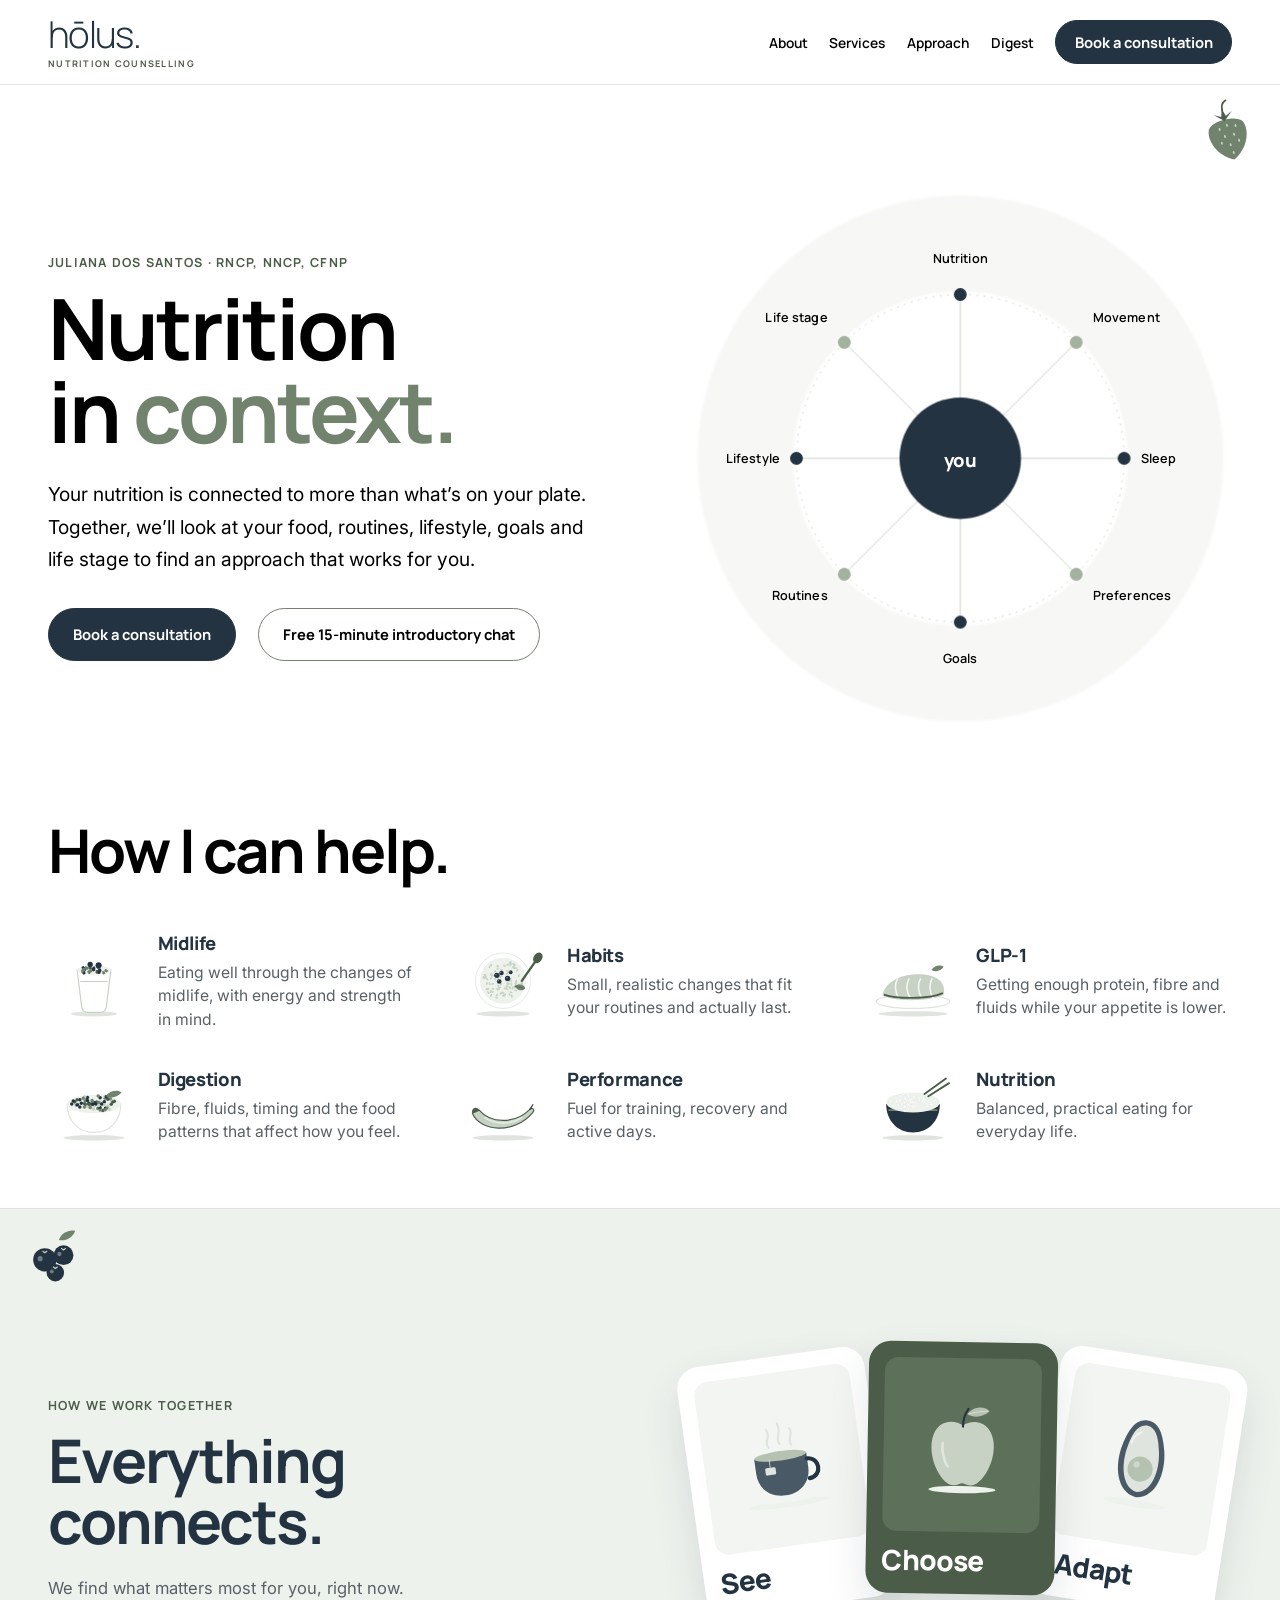
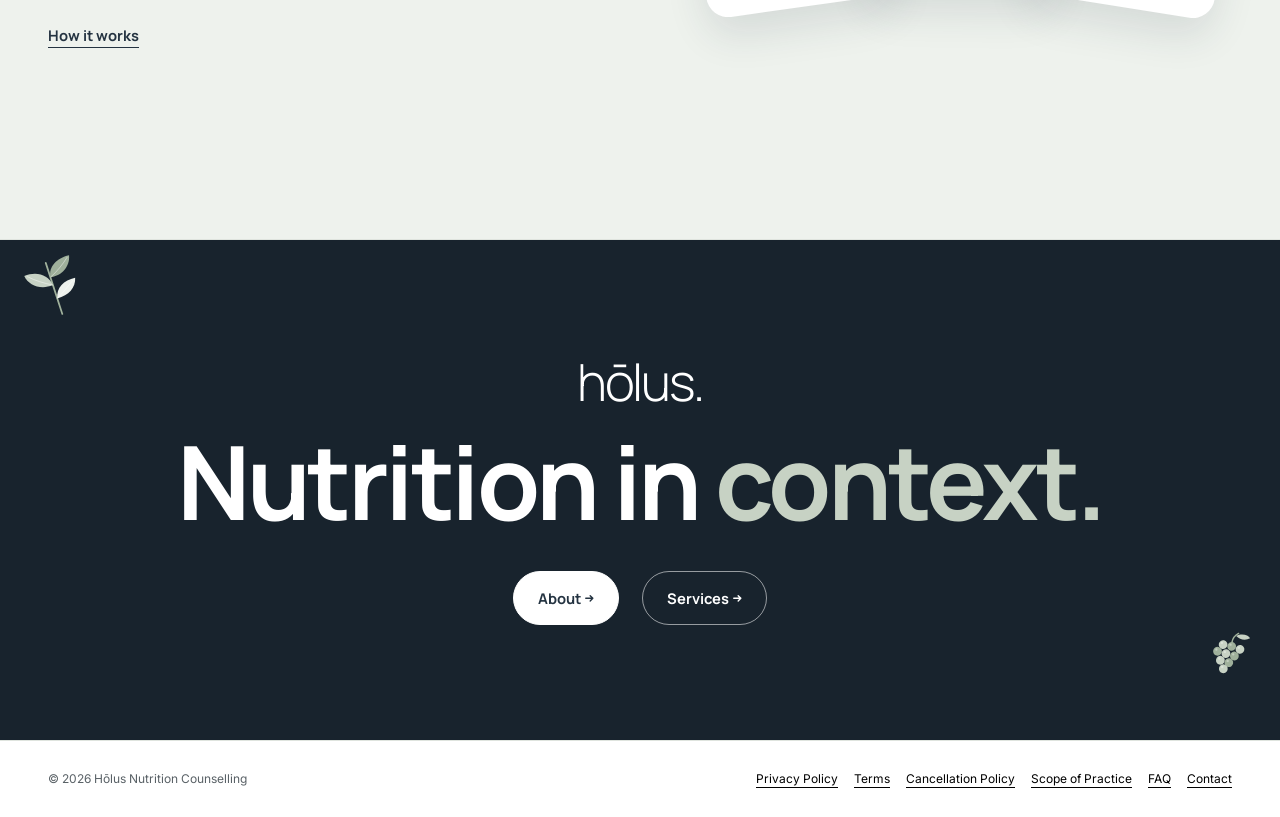
==== commit 6df25006: "Add files via upload" ====
--- a/index.html
+++ b/index.html
@@ -208,7 +208,7 @@
         .holus-network-visual .tn-labels { opacity: 1; }
         .holus-network-visual.is-visible :is(.tn-lines line, .tn-nodes circle, .tn-labels) { animation: none; }
       }
-    </style></head>
+    </style><style>#who .who-grid{display:grid;grid-template-columns:repeat(3,minmax(0,1fr));gap:2.25rem 2.75rem;margin-top:2.5rem}#who .who-item{display:flex;gap:1.1rem;align-items:center}#who .who-img{width:5.75rem;height:auto;flex:none}#who .who-item h3{margin:0;color:var(--ink);font:800 1.15rem/1.3 Manrope,sans-serif;letter-spacing:-.02em}#who .who-item p{margin:.3rem 0 0;color:var(--muted);font-size:.98rem;line-height:1.5}@media(max-width:900px){#who .who-grid{grid-template-columns:repeat(2,minmax(0,1fr))}}@media(max-width:600px){#who .who-grid{grid-template-columns:1fr;gap:1.4rem}#who .who-img{width:4.75rem}}</style></head>
   <body>
     <a class="skip-link" href="#main">Skip to content</a>
 
@@ -287,14 +287,7 @@
       <header class="holus-who-heading">
         <h2 id="who-title">How I can help.</h2>
       </header>
-      <ul class="holus-who-stickers" aria-label="How I can help">
-        <li style="--rot:-5deg"><span class="holus-who-sticker-wrap"><span class="holus-who-sticker"><img src="assets/illustrations-soft/object-sprout.svg" alt="" width="240" height="200" loading="lazy"></span><strong>Midlife</strong></span></li>
-        <li style="--rot:4deg"><span class="holus-who-sticker-wrap"><span class="holus-who-sticker"><img src="assets/illustrations-soft/object-calendar.svg" alt="" width="240" height="200" loading="lazy"></span><strong>Habits</strong></span></li>
-        <li style="--rot:-3deg"><span class="holus-who-sticker-wrap"><span class="holus-who-sticker"><img src="assets/illustrations-soft/object-plate.svg" alt="" width="240" height="200" loading="lazy"></span><strong>GLP-1</strong></span></li>
-        <li style="--rot:5deg"><span class="holus-who-sticker-wrap"><span class="holus-who-sticker"><img src="assets/illustrations-soft/object-jar.svg" alt="" width="240" height="200" loading="lazy"></span><strong>Digestion</strong></span></li>
-        <li style="--rot:-4deg"><span class="holus-who-sticker-wrap"><span class="holus-who-sticker"><img src="assets/illustrations-soft/object-dumbbell.svg" alt="" width="240" height="200" loading="lazy"></span><strong>Performance</strong></span></li>
-        <li style="--rot:3deg"><span class="holus-who-sticker-wrap"><span class="holus-who-sticker"><img src="assets/illustrations-soft/object-bowl.svg" alt="" width="240" height="200" loading="lazy"></span><strong>Nutrition</strong></span></li>
-      </ul>
+      <div class="who-grid reveal"><div class="who-item"><img class="who-img" src="assets/illustrations/food-yogurt.svg" alt="" width="240" height="200" loading="lazy"><div><h3>Midlife</h3><p>Eating well through the changes of midlife, with energy and strength in mind.</p></div></div><div class="who-item"><img class="who-img" src="assets/illustrations/food-oat-bowl.svg" alt="" width="240" height="200" loading="lazy"><div><h3>Habits</h3><p>Small, realistic changes that fit your routines and actually last.</p></div></div><div class="who-item"><img class="who-img" src="assets/illustrations/food-salmon.svg" alt="" width="240" height="200" loading="lazy"><div><h3>GLP-1</h3><p>Getting enough protein, fibre and fluids while your appetite is lower.</p></div></div><div class="who-item"><img class="who-img" src="assets/illustrations/food-lentil-bowl.svg" alt="" width="240" height="200" loading="lazy"><div><h3>Digestion</h3><p>Fibre, fluids, timing and the food patterns that affect how you feel.</p></div></div><div class="who-item"><img class="who-img" src="assets/illustrations/fruit-banana.svg" alt="" width="240" height="200" loading="lazy"><div><h3>Performance</h3><p>Fuel for training, recovery and active days.</p></div></div><div class="who-item"><img class="who-img" src="assets/illustrations/food-rice-bowl.svg" alt="" width="240" height="200" loading="lazy"><div><h3>Nutrition</h3><p>Balanced, practical eating for everyday life.</p></div></div></div>
     </div></section>
 
 
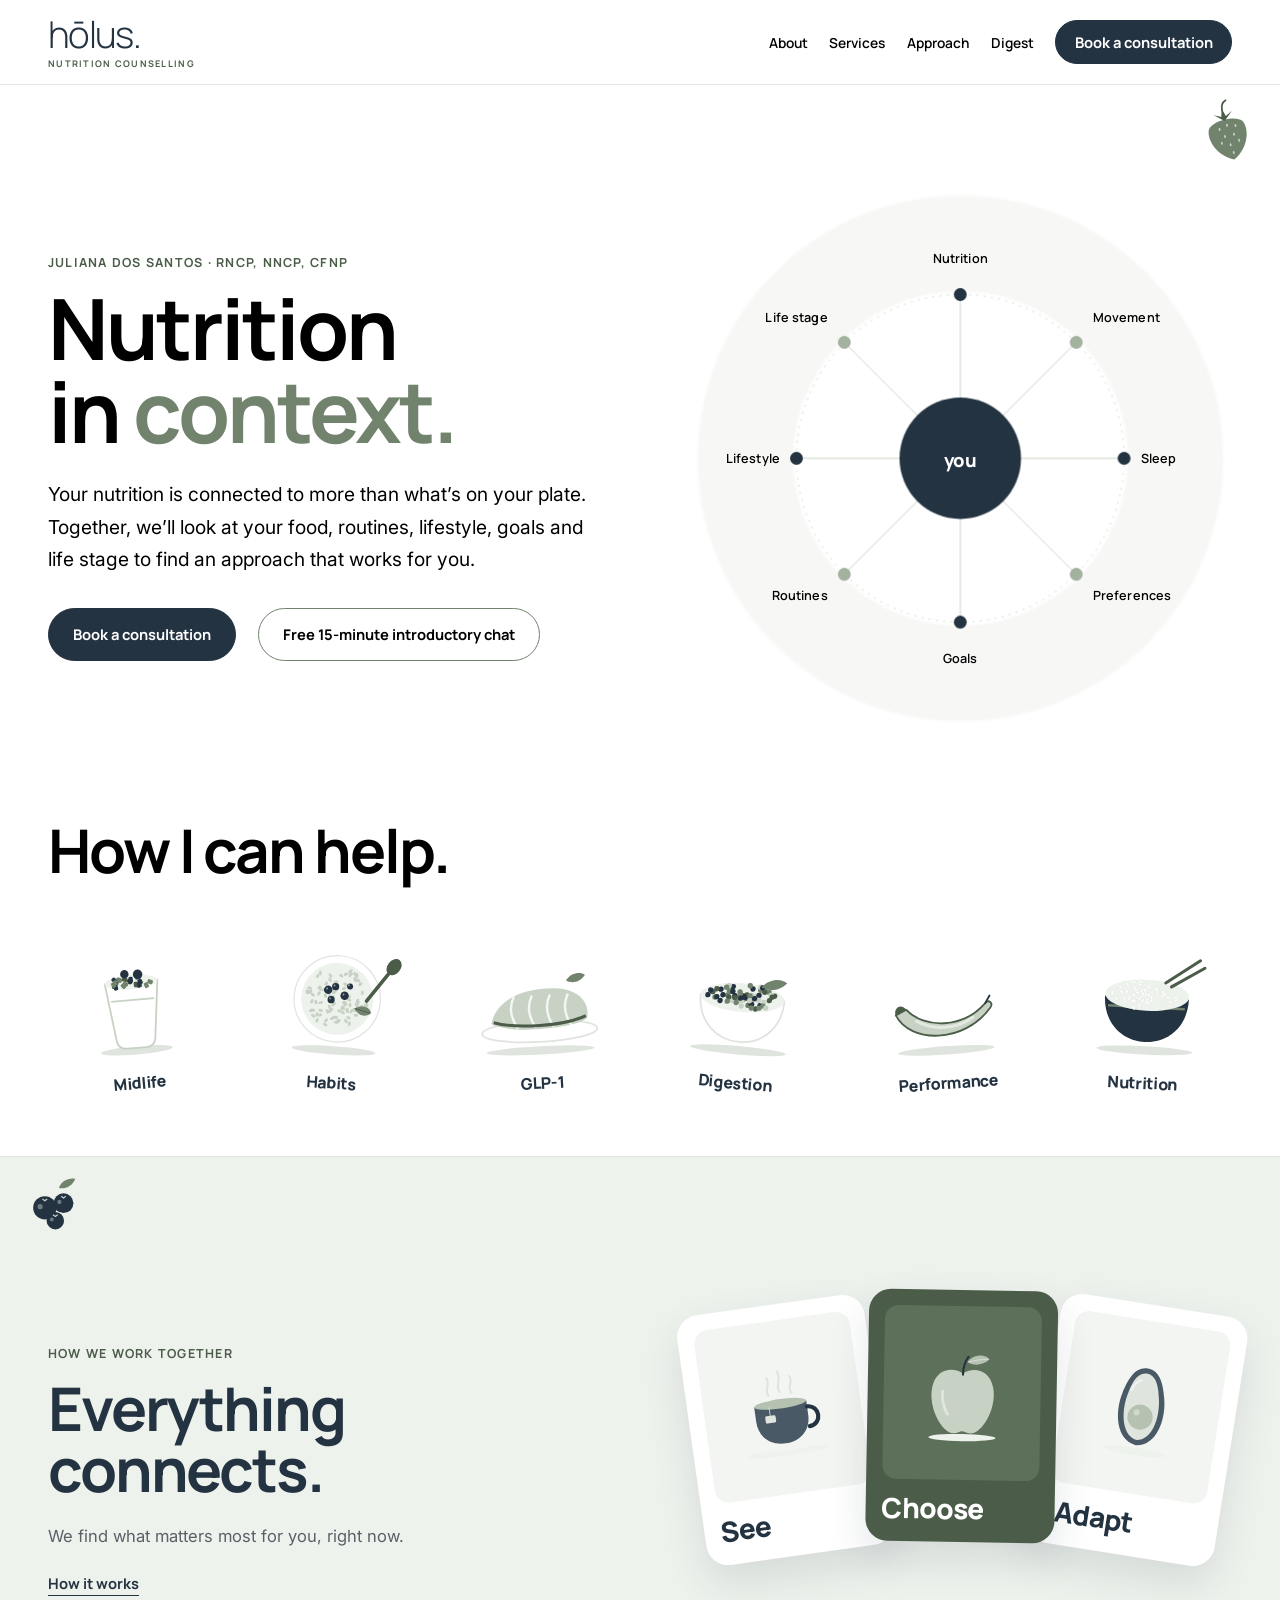
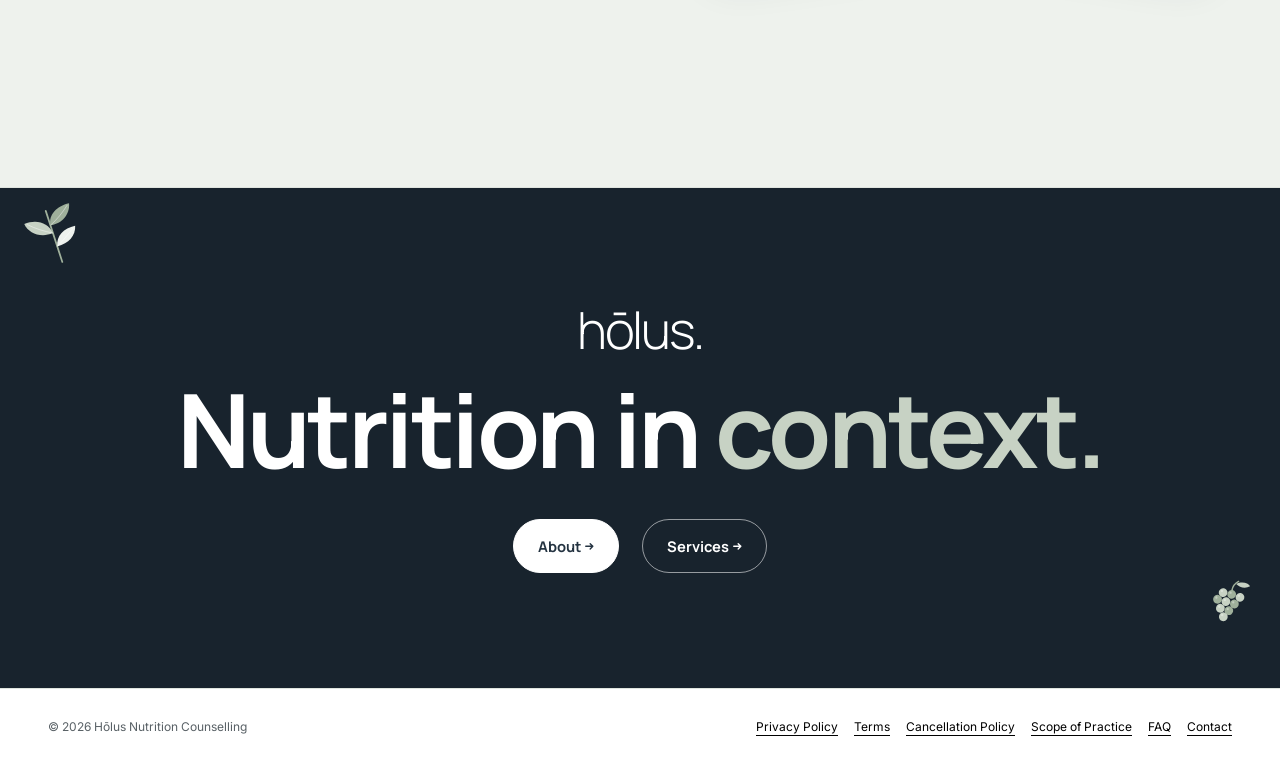
==== commit fb3d7750: "Add files via upload" ====
--- a/index.html
+++ b/index.html
@@ -208,7 +208,7 @@
         .holus-network-visual .tn-labels { opacity: 1; }
         .holus-network-visual.is-visible :is(.tn-lines line, .tn-nodes circle, .tn-labels) { animation: none; }
       }
-    </style><style>#who .who-grid{display:grid;grid-template-columns:repeat(3,minmax(0,1fr));gap:2.25rem 2.75rem;margin-top:2.5rem}#who .who-item{display:flex;gap:1.1rem;align-items:center}#who .who-img{width:5.75rem;height:auto;flex:none}#who .who-item h3{margin:0;color:var(--ink);font:800 1.15rem/1.3 Manrope,sans-serif;letter-spacing:-.02em}#who .who-item p{margin:.3rem 0 0;color:var(--muted);font-size:.98rem;line-height:1.5}@media(max-width:900px){#who .who-grid{grid-template-columns:repeat(2,minmax(0,1fr))}}@media(max-width:600px){#who .who-grid{grid-template-columns:1fr;gap:1.4rem}#who .who-img{width:4.75rem}}</style></head>
+    </style></head>
   <body>
     <a class="skip-link" href="#main">Skip to content</a>
 
@@ -287,7 +287,14 @@
       <header class="holus-who-heading">
         <h2 id="who-title">How I can help.</h2>
       </header>
-      <div class="who-grid reveal"><div class="who-item"><img class="who-img" src="assets/illustrations/food-yogurt.svg" alt="" width="240" height="200" loading="lazy"><div><h3>Midlife</h3><p>Eating well through the changes of midlife, with energy and strength in mind.</p></div></div><div class="who-item"><img class="who-img" src="assets/illustrations/food-oat-bowl.svg" alt="" width="240" height="200" loading="lazy"><div><h3>Habits</h3><p>Small, realistic changes that fit your routines and actually last.</p></div></div><div class="who-item"><img class="who-img" src="assets/illustrations/food-salmon.svg" alt="" width="240" height="200" loading="lazy"><div><h3>GLP-1</h3><p>Getting enough protein, fibre and fluids while your appetite is lower.</p></div></div><div class="who-item"><img class="who-img" src="assets/illustrations/food-lentil-bowl.svg" alt="" width="240" height="200" loading="lazy"><div><h3>Digestion</h3><p>Fibre, fluids, timing and the food patterns that affect how you feel.</p></div></div><div class="who-item"><img class="who-img" src="assets/illustrations/fruit-banana.svg" alt="" width="240" height="200" loading="lazy"><div><h3>Performance</h3><p>Fuel for training, recovery and active days.</p></div></div><div class="who-item"><img class="who-img" src="assets/illustrations/food-rice-bowl.svg" alt="" width="240" height="200" loading="lazy"><div><h3>Nutrition</h3><p>Balanced, practical eating for everyday life.</p></div></div></div>
+      <ul class="holus-who-stickers" aria-label="How I can help">
+        <li style="--rot:-5deg"><span class="holus-who-sticker-wrap"><span class="holus-who-sticker"><img src="assets/illustrations/food-yogurt.svg" alt="" width="240" height="200" loading="lazy"></span><strong>Midlife</strong></span></li>
+        <li style="--rot:4deg"><span class="holus-who-sticker-wrap"><span class="holus-who-sticker"><img src="assets/illustrations/food-oat-bowl.svg" alt="" width="240" height="200" loading="lazy"></span><strong>Habits</strong></span></li>
+        <li style="--rot:-3deg"><span class="holus-who-sticker-wrap"><span class="holus-who-sticker"><img src="assets/illustrations/food-salmon.svg" alt="" width="240" height="200" loading="lazy"></span><strong>GLP-1</strong></span></li>
+        <li style="--rot:5deg"><span class="holus-who-sticker-wrap"><span class="holus-who-sticker"><img src="assets/illustrations/food-lentil-bowl.svg" alt="" width="240" height="200" loading="lazy"></span><strong>Digestion</strong></span></li>
+        <li style="--rot:-4deg"><span class="holus-who-sticker-wrap"><span class="holus-who-sticker"><img src="assets/illustrations/fruit-banana.svg" alt="" width="240" height="200" loading="lazy"></span><strong>Performance</strong></span></li>
+        <li style="--rot:3deg"><span class="holus-who-sticker-wrap"><span class="holus-who-sticker"><img src="assets/illustrations/food-rice-bowl.svg" alt="" width="240" height="200" loading="lazy"></span><strong>Nutrition</strong></span></li>
+      </ul>
     </div></section>
 
 
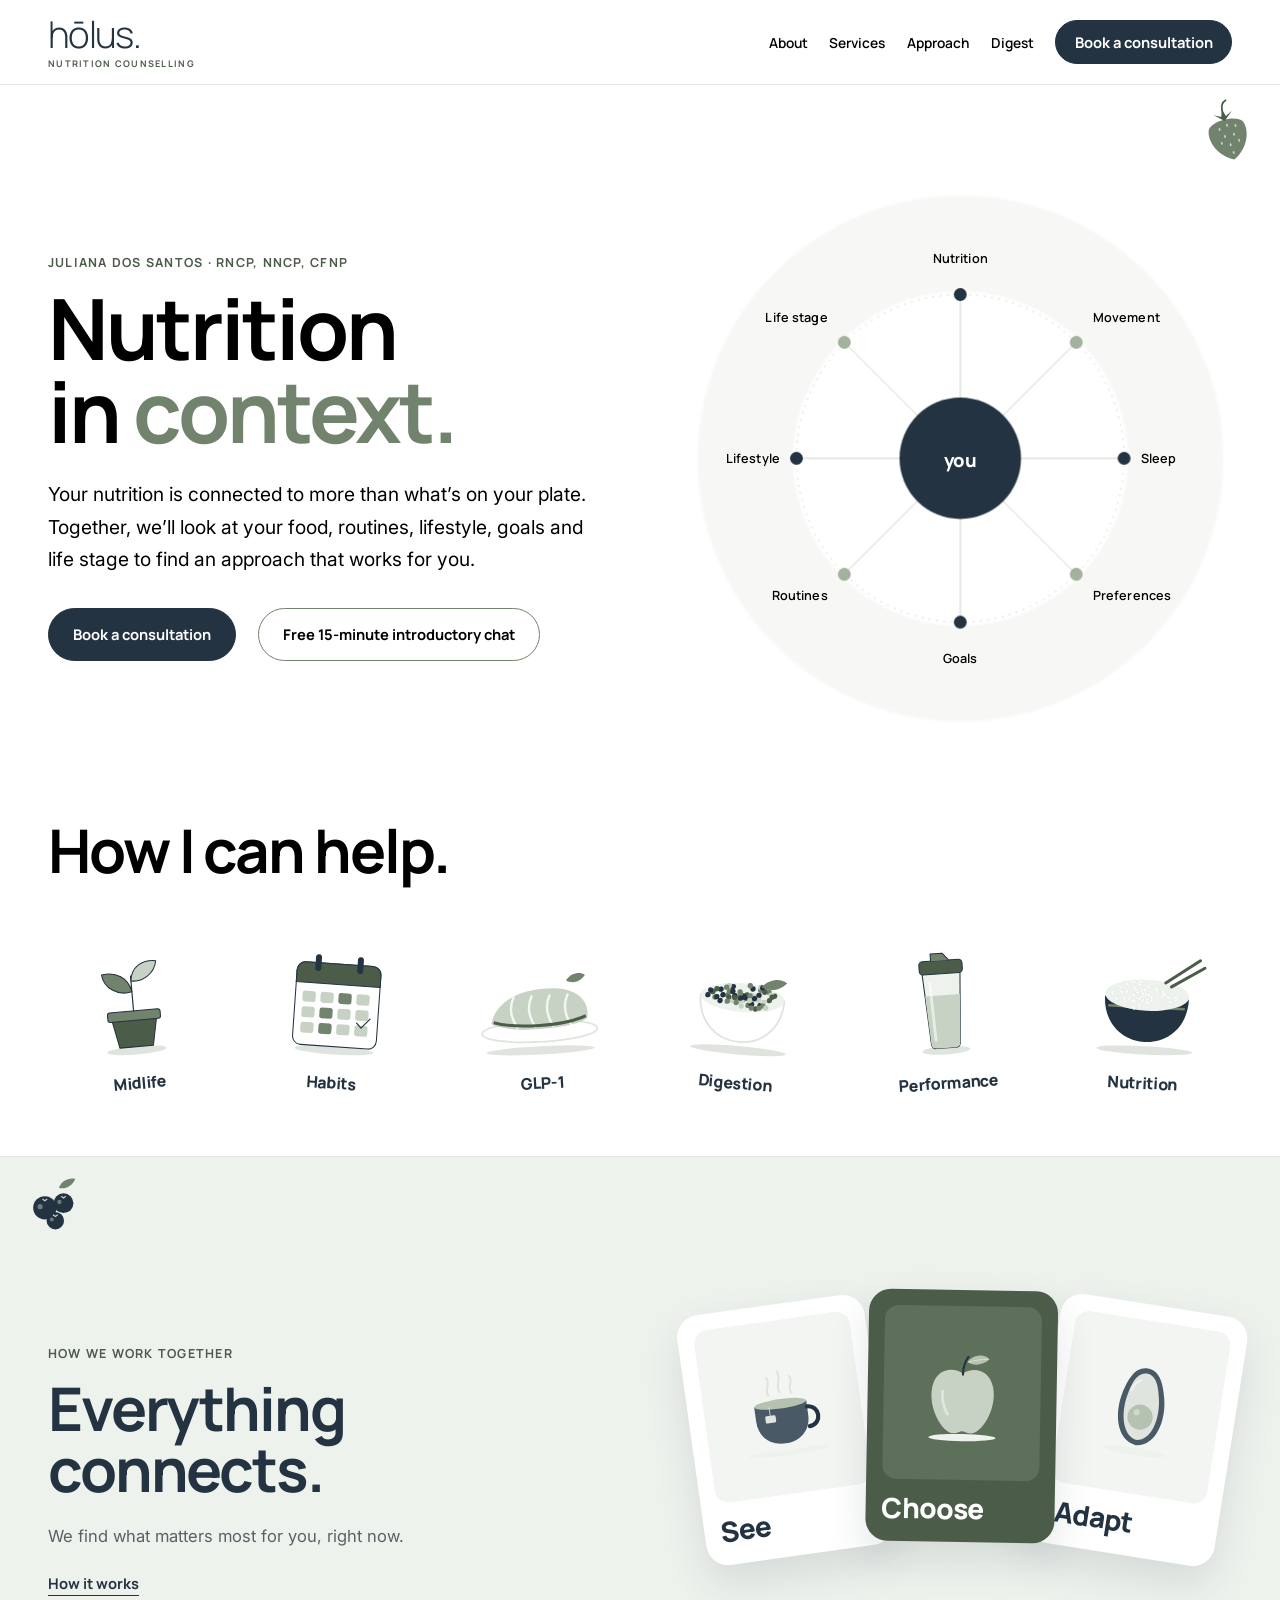
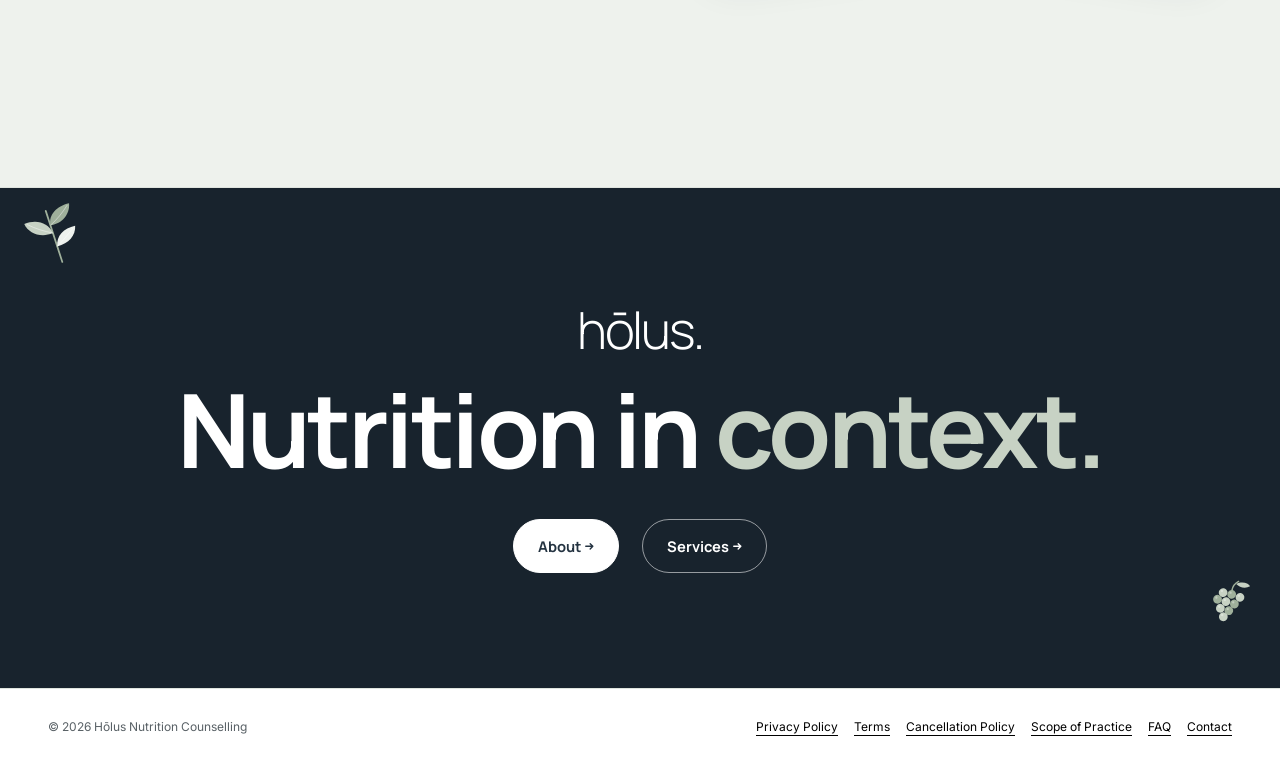
==== commit af23d6b6: "Add files via upload" ====
--- a/index.html
+++ b/index.html
@@ -288,11 +288,11 @@
         <h2 id="who-title">How I can help.</h2>
       </header>
       <ul class="holus-who-stickers" aria-label="How I can help">
-        <li style="--rot:-5deg"><span class="holus-who-sticker-wrap"><span class="holus-who-sticker"><img src="assets/illustrations/food-yogurt.svg" alt="" width="240" height="200" loading="lazy"></span><strong>Midlife</strong></span></li>
-        <li style="--rot:4deg"><span class="holus-who-sticker-wrap"><span class="holus-who-sticker"><img src="assets/illustrations/food-oat-bowl.svg" alt="" width="240" height="200" loading="lazy"></span><strong>Habits</strong></span></li>
+        <li style="--rot:-5deg"><span class="holus-who-sticker-wrap"><span class="holus-who-sticker"><img src="assets/illustrations/object-sprout.svg" alt="" width="240" height="200" loading="lazy"></span><strong>Midlife</strong></span></li>
+        <li style="--rot:4deg"><span class="holus-who-sticker-wrap"><span class="holus-who-sticker"><img src="assets/illustrations/object-calendar.svg" alt="" width="240" height="200" loading="lazy"></span><strong>Habits</strong></span></li>
         <li style="--rot:-3deg"><span class="holus-who-sticker-wrap"><span class="holus-who-sticker"><img src="assets/illustrations/food-salmon.svg" alt="" width="240" height="200" loading="lazy"></span><strong>GLP-1</strong></span></li>
         <li style="--rot:5deg"><span class="holus-who-sticker-wrap"><span class="holus-who-sticker"><img src="assets/illustrations/food-lentil-bowl.svg" alt="" width="240" height="200" loading="lazy"></span><strong>Digestion</strong></span></li>
-        <li style="--rot:-4deg"><span class="holus-who-sticker-wrap"><span class="holus-who-sticker"><img src="assets/illustrations/fruit-banana.svg" alt="" width="240" height="200" loading="lazy"></span><strong>Performance</strong></span></li>
+        <li style="--rot:-4deg"><span class="holus-who-sticker-wrap"><span class="holus-who-sticker"><img src="assets/illustrations/object-shaker.svg" alt="" width="240" height="200" loading="lazy"></span><strong>Performance</strong></span></li>
         <li style="--rot:3deg"><span class="holus-who-sticker-wrap"><span class="holus-who-sticker"><img src="assets/illustrations/food-rice-bowl.svg" alt="" width="240" height="200" loading="lazy"></span><strong>Nutrition</strong></span></li>
       </ul>
     </div></section>
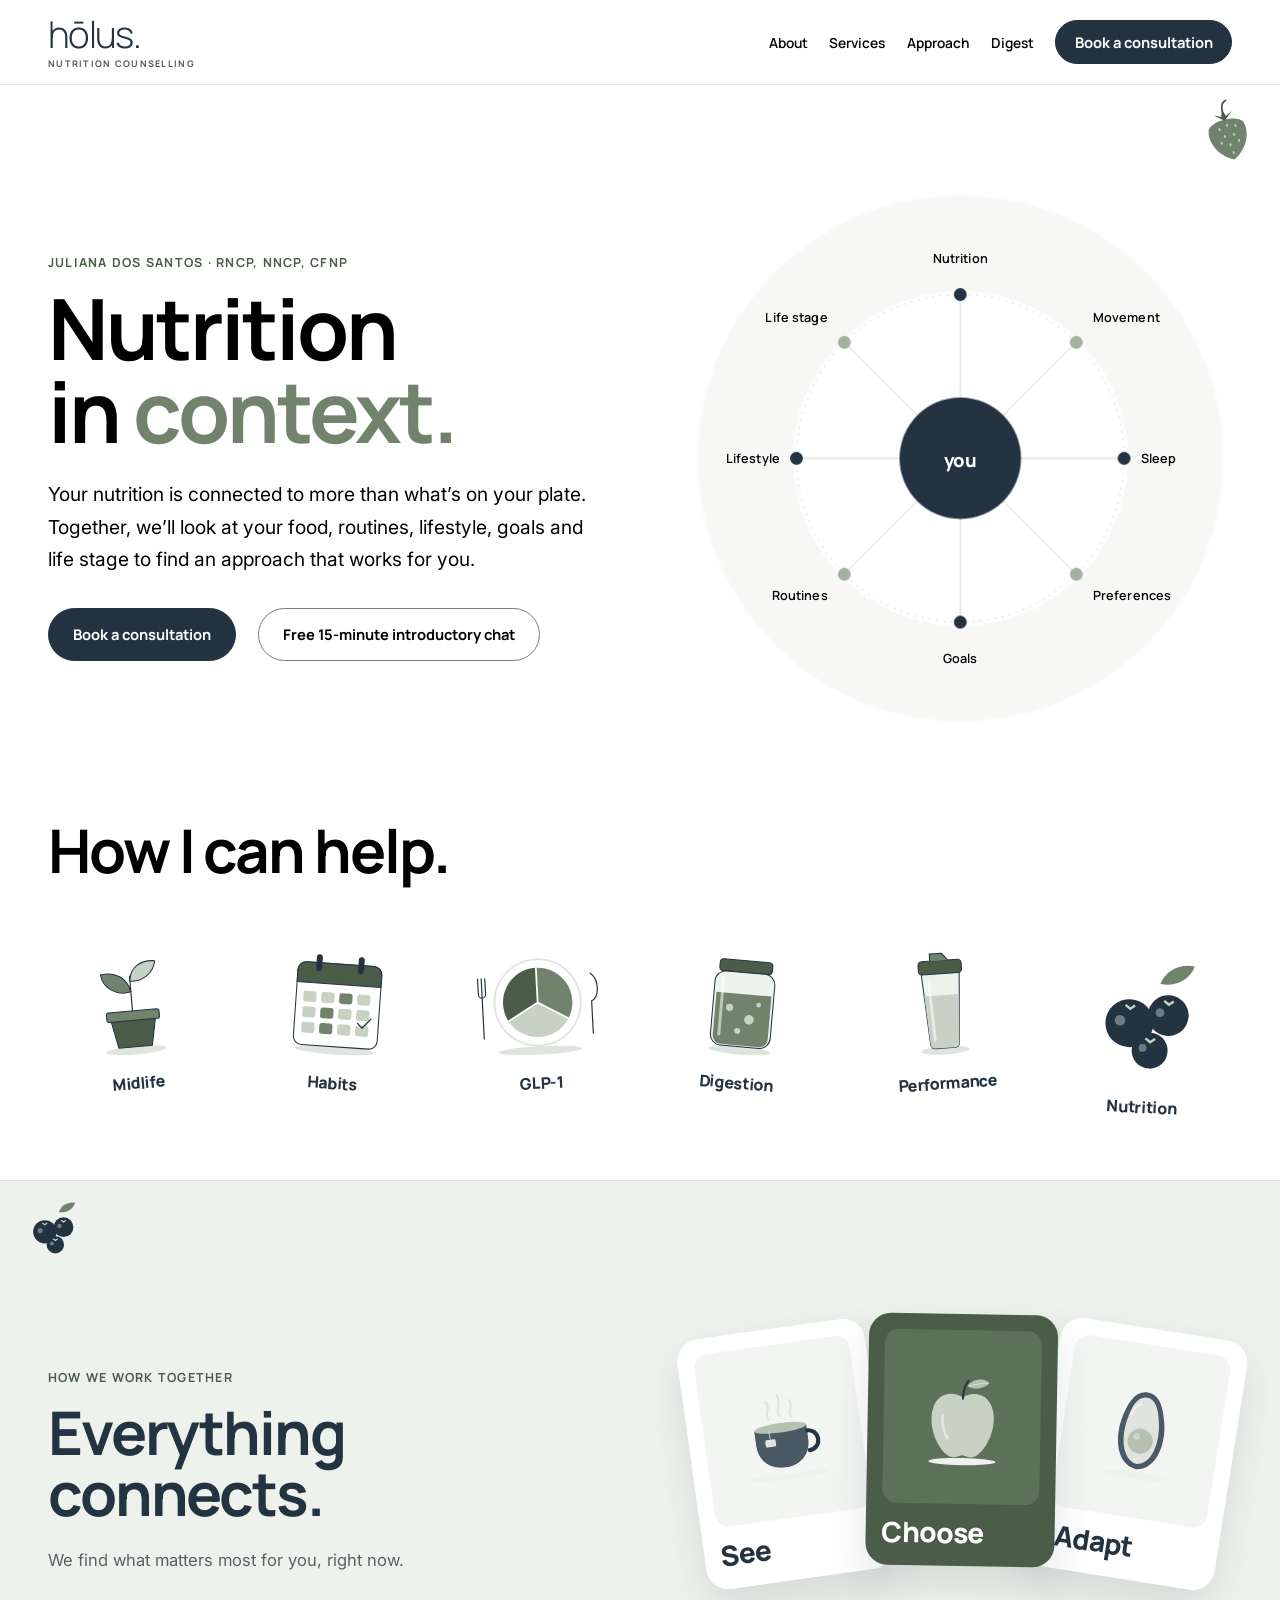
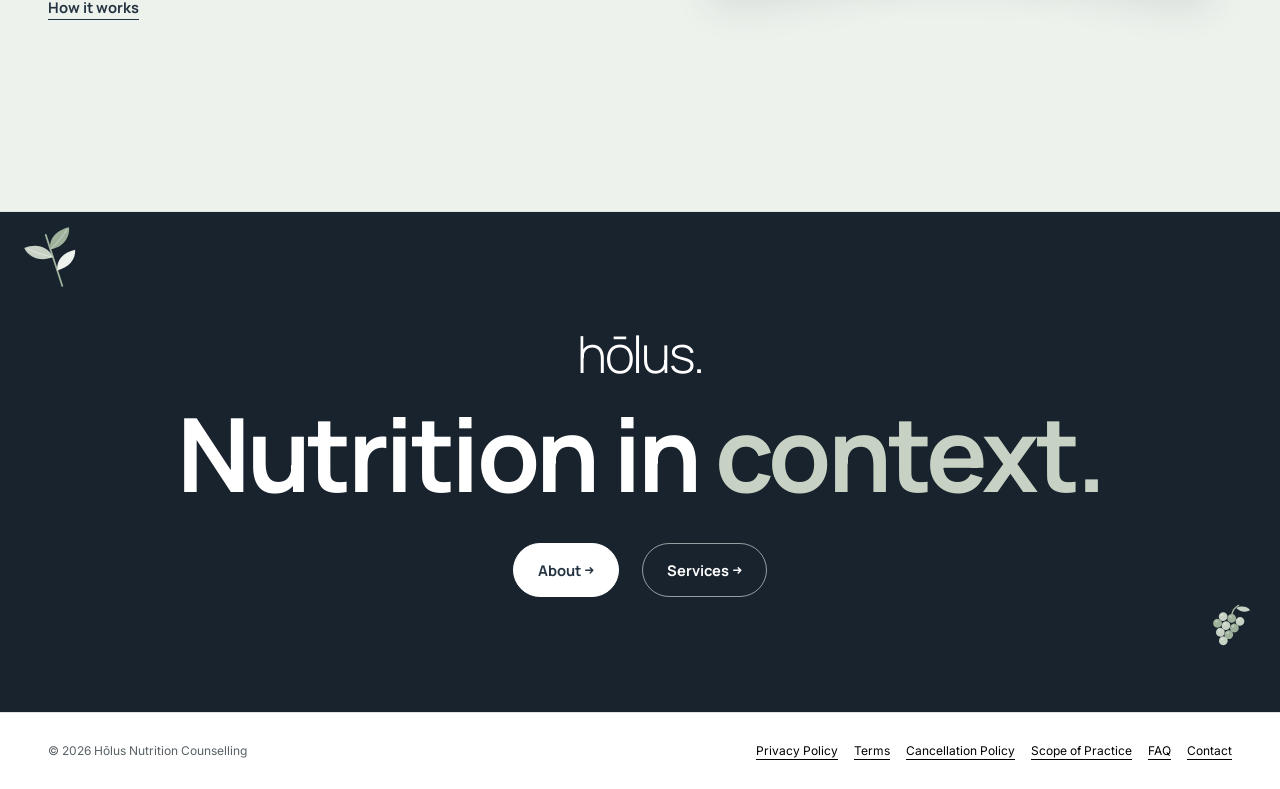
==== commit 87f2a561: "Add files via upload" ====
--- a/index.html
+++ b/index.html
@@ -290,10 +290,10 @@
       <ul class="holus-who-stickers" aria-label="How I can help">
         <li style="--rot:-5deg"><span class="holus-who-sticker-wrap"><span class="holus-who-sticker"><img src="assets/illustrations/object-sprout.svg" alt="" width="240" height="200" loading="lazy"></span><strong>Midlife</strong></span></li>
         <li style="--rot:4deg"><span class="holus-who-sticker-wrap"><span class="holus-who-sticker"><img src="assets/illustrations/object-calendar.svg" alt="" width="240" height="200" loading="lazy"></span><strong>Habits</strong></span></li>
-        <li style="--rot:-3deg"><span class="holus-who-sticker-wrap"><span class="holus-who-sticker"><img src="assets/illustrations/food-salmon.svg" alt="" width="240" height="200" loading="lazy"></span><strong>GLP-1</strong></span></li>
-        <li style="--rot:5deg"><span class="holus-who-sticker-wrap"><span class="holus-who-sticker"><img src="assets/illustrations/food-lentil-bowl.svg" alt="" width="240" height="200" loading="lazy"></span><strong>Digestion</strong></span></li>
+        <li style="--rot:-3deg"><span class="holus-who-sticker-wrap"><span class="holus-who-sticker"><img src="assets/illustrations/object-plate.svg" alt="" width="240" height="200" loading="lazy"></span><strong>GLP-1</strong></span></li>
+        <li style="--rot:5deg"><span class="holus-who-sticker-wrap"><span class="holus-who-sticker"><img src="assets/illustrations/object-jar.svg" alt="" width="240" height="200" loading="lazy"></span><strong>Digestion</strong></span></li>
         <li style="--rot:-4deg"><span class="holus-who-sticker-wrap"><span class="holus-who-sticker"><img src="assets/illustrations/object-shaker.svg" alt="" width="240" height="200" loading="lazy"></span><strong>Performance</strong></span></li>
-        <li style="--rot:3deg"><span class="holus-who-sticker-wrap"><span class="holus-who-sticker"><img src="assets/illustrations/food-rice-bowl.svg" alt="" width="240" height="200" loading="lazy"></span><strong>Nutrition</strong></span></li>
+        <li style="--rot:3deg"><span class="holus-who-sticker-wrap"><span class="holus-who-sticker"><img src="assets/illustrations/fruit-berries.svg" alt="" width="240" height="200" loading="lazy"></span><strong>Nutrition</strong></span></li>
       </ul>
     </div></section>
 
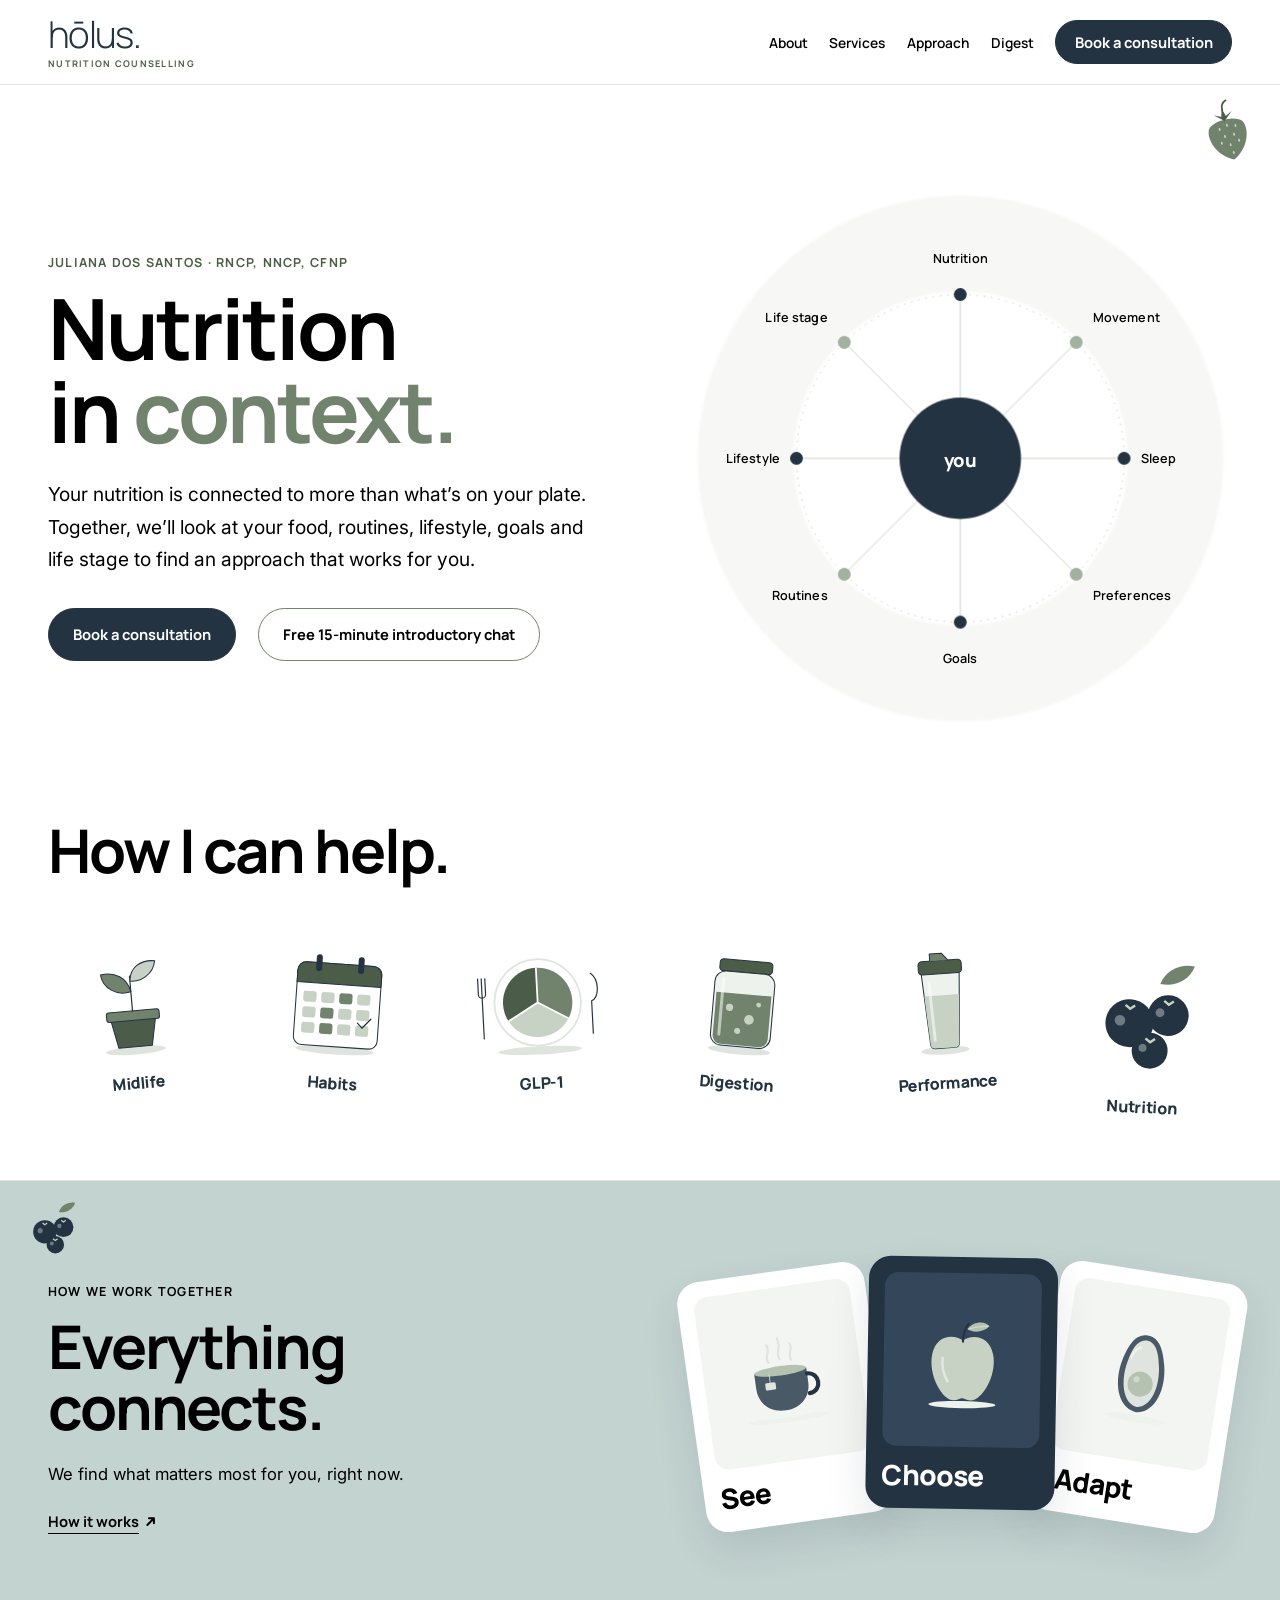
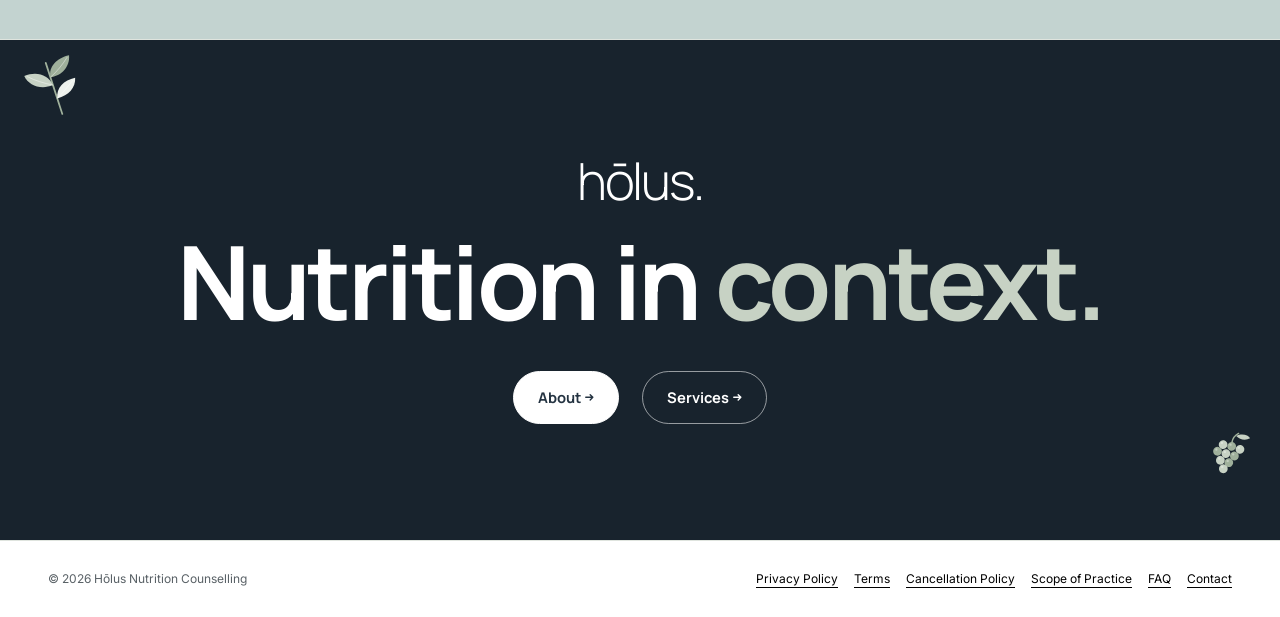
==== commit e12700bb: "Add files via upload" ====
--- a/index.html
+++ b/index.html
@@ -208,7 +208,7 @@
         .holus-network-visual .tn-labels { opacity: 1; }
         .holus-network-visual.is-visible :is(.tn-lines line, .tn-nodes circle, .tn-labels) { animation: none; }
       }
-    </style></head>
+    </style><style>#method{background:#C3D3D0}#method.section-pad{padding-block:clamp(2.75rem,5vw,4.25rem)}@media(min-width:901px){#method .holus-fan{height:clamp(270px,26vw,330px)}}@media(max-width:900px){#method .holus-network-grid{gap:1.75rem}}#method .eyebrow,#method h2,#method .text-link,#method p,#method .fan-card b{color:#000}#method .text-link{border-color:#000}#method .text-link .arr{width:.9em;height:.9em;margin-left:.35em;vertical-align:-.08em;stroke-width:1.8}#method .fan-card:nth-child(2){background:#243341}#method .fan-card:nth-child(2) .fan-art{background:#34465A}#method .fan-card:nth-child(2) b{color:#fff}</style></head>
   <body>
     <a class="skip-link" href="#main">Skip to content</a>
 
@@ -304,7 +304,7 @@
         <p class="eyebrow">How we work together</p>
         <h2>Everything connects.</h2>
         <p>We find what matters most for you, right now.</p>
-        <a class="text-link" href="nutrition-behaviour-change/">How it works</a>
+        <a class="text-link" href="nutrition-behaviour-change/">How it works<svg class="arr" viewBox="0 0 12 12" aria-hidden="true"><path d="M3 9 9 3M4.5 3H9v4.5"></path></svg></a>
       </div>
       <div class="holus-network-visual holus-fan" role="list" aria-label="How we work together: see, choose, adapt">
         <div class="fan-card" role="listitem"><div class="fan-art"><img src="assets/illustrations-soft/drink-tea.svg" alt="" width="240" height="200"></div><b>See</b></div>
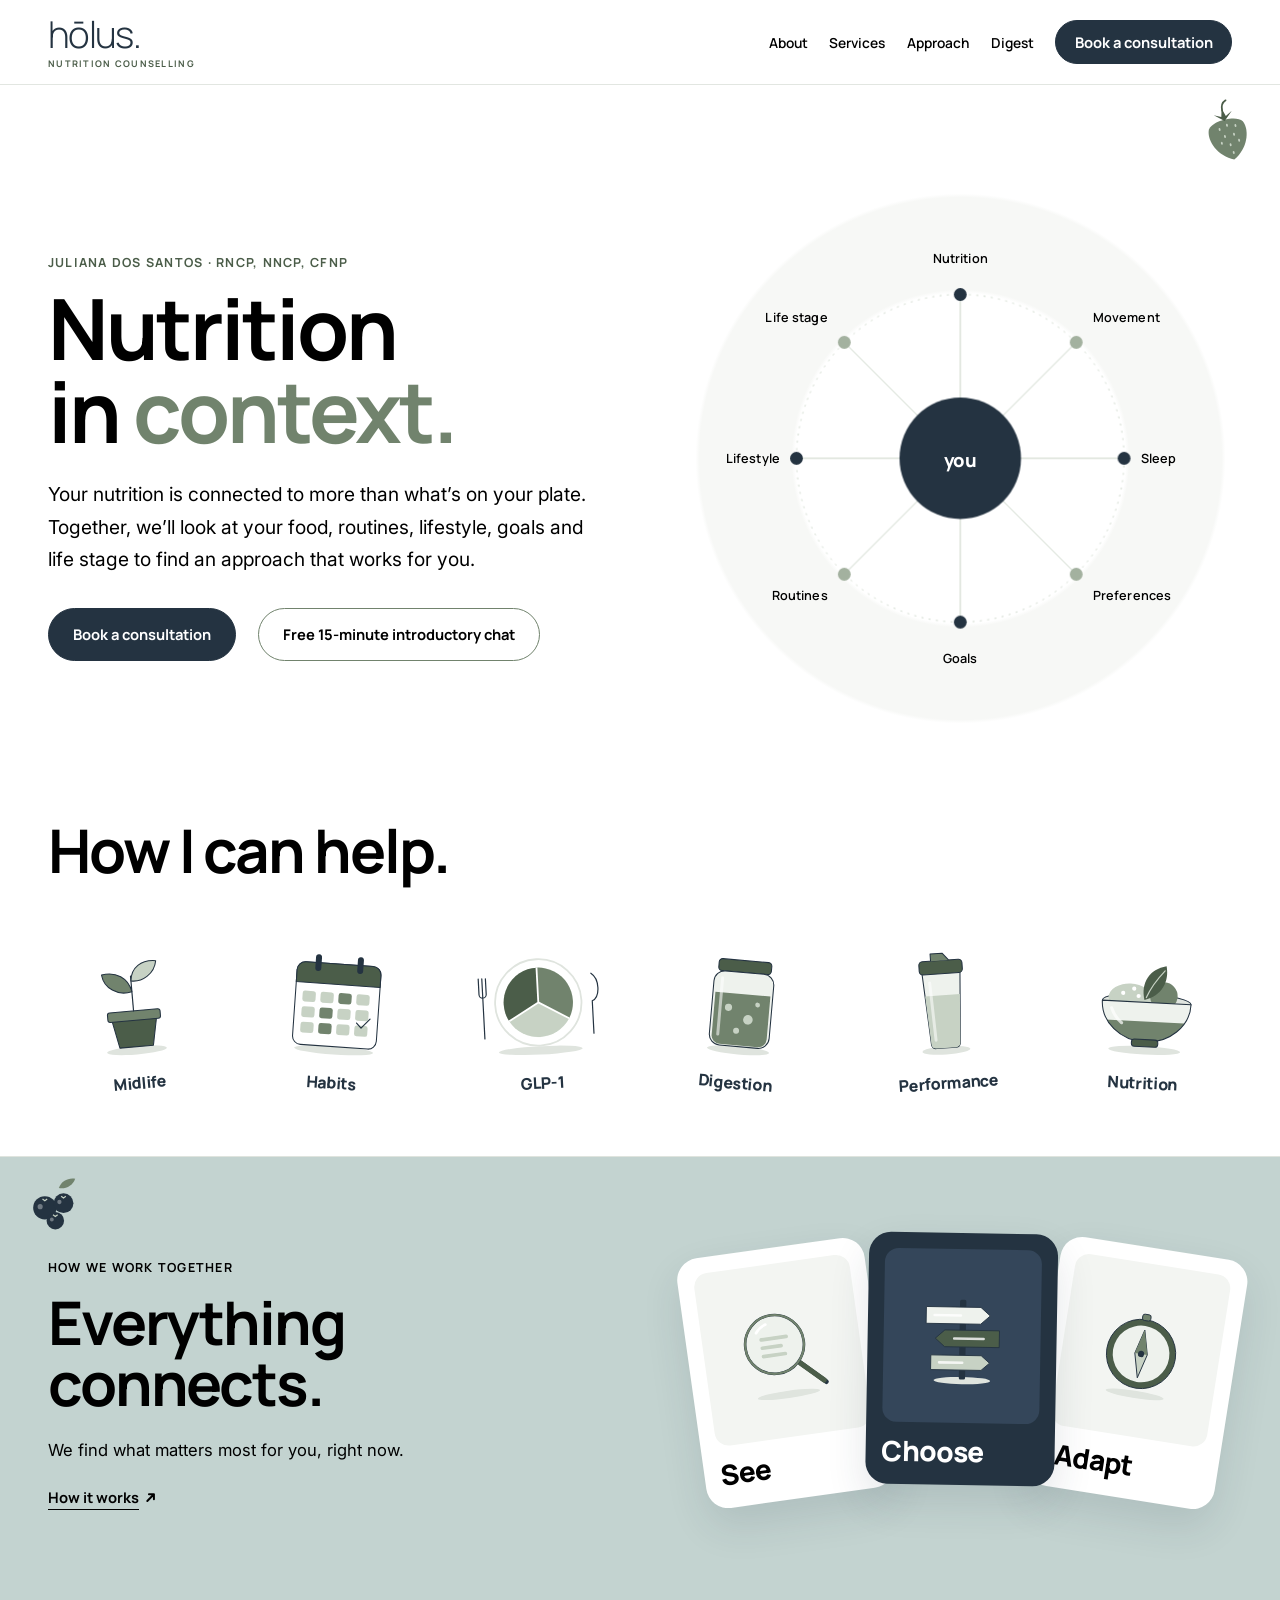
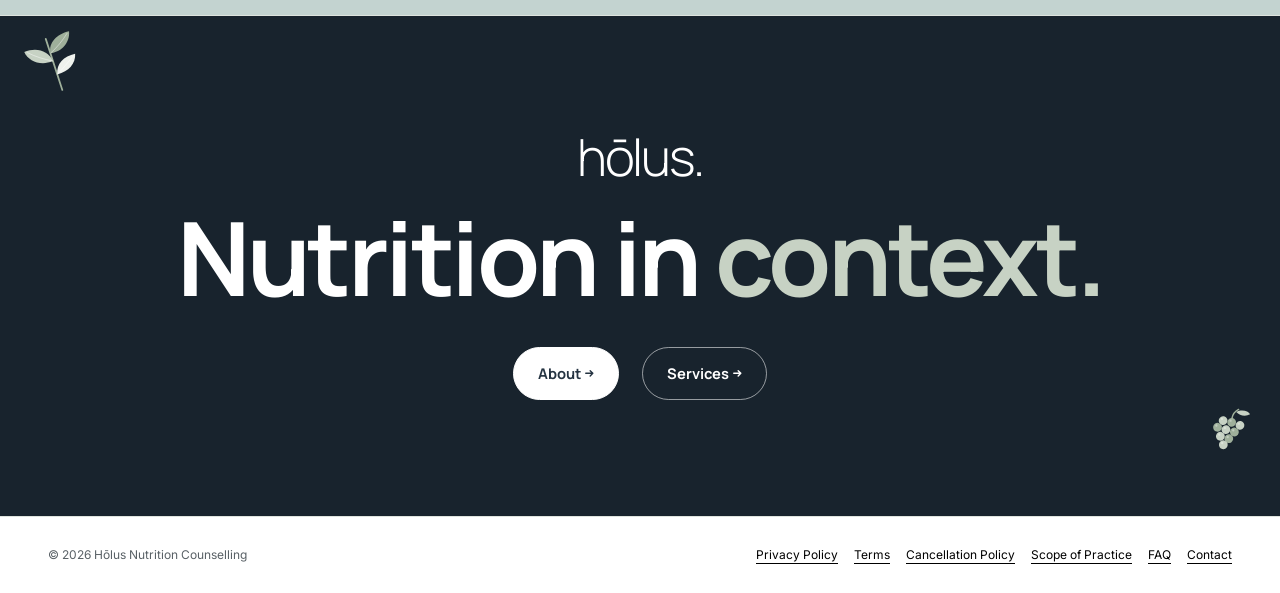
==== commit e7d2d6aa: "Add files via upload" ====
--- a/index.html
+++ b/index.html
@@ -293,7 +293,7 @@
         <li style="--rot:-3deg"><span class="holus-who-sticker-wrap"><span class="holus-who-sticker"><img src="assets/illustrations/object-plate.svg" alt="" width="240" height="200" loading="lazy"></span><strong>GLP-1</strong></span></li>
         <li style="--rot:5deg"><span class="holus-who-sticker-wrap"><span class="holus-who-sticker"><img src="assets/illustrations/object-jar.svg" alt="" width="240" height="200" loading="lazy"></span><strong>Digestion</strong></span></li>
         <li style="--rot:-4deg"><span class="holus-who-sticker-wrap"><span class="holus-who-sticker"><img src="assets/illustrations/object-shaker.svg" alt="" width="240" height="200" loading="lazy"></span><strong>Performance</strong></span></li>
-        <li style="--rot:3deg"><span class="holus-who-sticker-wrap"><span class="holus-who-sticker"><img src="assets/illustrations/fruit-berries.svg" alt="" width="240" height="200" loading="lazy"></span><strong>Nutrition</strong></span></li>
+        <li style="--rot:3deg"><span class="holus-who-sticker-wrap"><span class="holus-who-sticker"><img src="assets/illustrations/object-bowl.svg" alt="" width="240" height="200" loading="lazy"></span><strong>Nutrition</strong></span></li>
       </ul>
     </div></section>
 
@@ -307,9 +307,9 @@
         <a class="text-link" href="nutrition-behaviour-change/">How it works<svg class="arr" viewBox="0 0 12 12" aria-hidden="true"><path d="M3 9 9 3M4.5 3H9v4.5"></path></svg></a>
       </div>
       <div class="holus-network-visual holus-fan" role="list" aria-label="How we work together: see, choose, adapt">
-        <div class="fan-card" role="listitem"><div class="fan-art"><img src="assets/illustrations-soft/drink-tea.svg" alt="" width="240" height="200"></div><b>See</b></div>
-        <div class="fan-card" role="listitem"><div class="fan-art"><img src="assets/illustrations-soft/fruit-apple.svg" alt="" width="240" height="200"></div><b>Choose</b></div>
-        <div class="fan-card" role="listitem"><div class="fan-art"><img src="assets/illustrations-soft/fruit-avocado.svg" alt="" width="240" height="200"></div><b>Adapt</b></div>
+        <div class="fan-card" role="listitem"><div class="fan-art"><img src="assets/illustrations/object-magnifier.svg" alt="" width="240" height="200"></div><b>See</b></div>
+        <div class="fan-card" role="listitem"><div class="fan-art"><img src="assets/illustrations/object-signpost.svg" alt="" width="240" height="200"></div><b>Choose</b></div>
+        <div class="fan-card" role="listitem"><div class="fan-art"><img src="assets/illustrations/object-compass.svg" alt="" width="240" height="200"></div><b>Adapt</b></div>
       </div>
     </div></section>
 
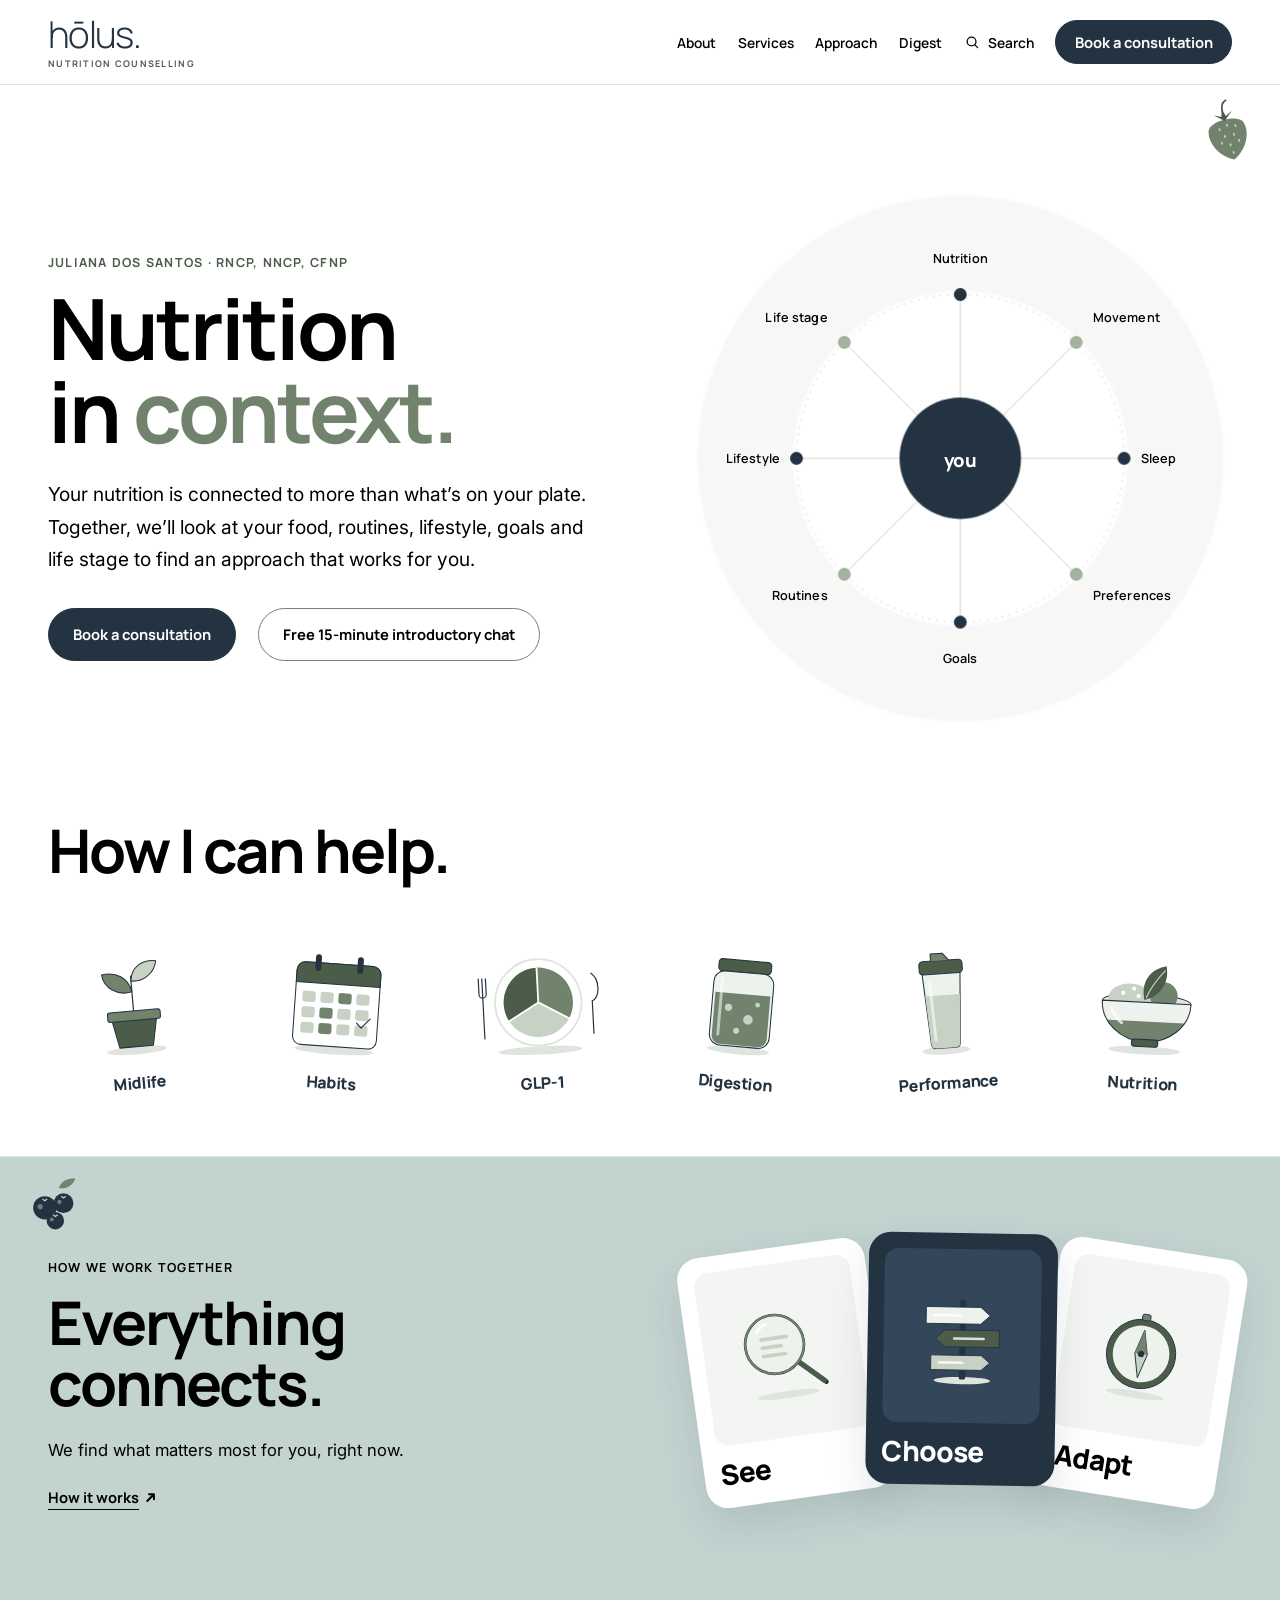
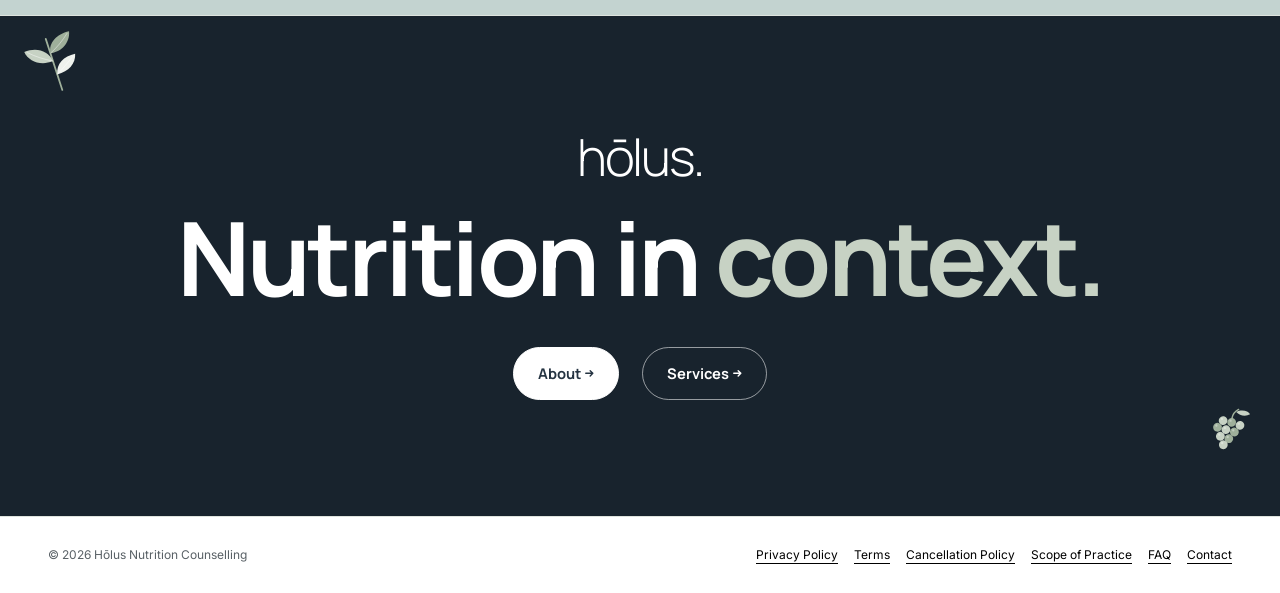
==== commit 7a1b46b0: "Add guided contact page and private site search" ====
--- a/index.html
+++ b/index.html
@@ -15,9 +15,9 @@
     <link rel="preconnect" href="https://fonts.googleapis.com">
     <link rel="preconnect" href="https://fonts.gstatic.com" crossorigin="">
     <link href="https://fonts.googleapis.com/css2?family=Inter:wght@400;500;600&amp;family=Manrope:wght@300;600;700;800&amp;display=swap" rel="stylesheet">
-    <link rel="stylesheet" href="styles.css?v=25">
-    <script src="brand-config.js?v=4" defer=""></script>
-    <script src="script.js?v=16" defer=""></script>
+    <link rel="stylesheet" href="styles.css?v=26">
+    <script src="brand-config.js?v=5" defer=""></script>
+    <script src="script.js?v=17" defer=""></script>
     <script type="application/ld+json">
       {"@context":"https://schema.org","@graph":[{"@type":"Organization","@id":"https://holus.ca/#organization","name":"Hōlus Nutrition Counselling","url":"https://holus.ca/","email":"hello@holus.ca"},{"@type":"Person","@id":"https://holus.ca/#juliana","name":"Juliana dos Santos","jobTitle":"Nutritionist","honorificSuffix":"RNCP, NNCP, CFNP","worksFor":{"@id":"https://holus.ca/#organization"}}]}
     </script>
--- a/styles.css
+++ b/styles.css
@@ -718,6 +718,61 @@
 .nutri-tabs { display: inline-flex; gap: .2rem; padding: .25rem; margin-bottom: 1.6rem; border-radius: 999px; background: var(--mist); }
 .nutri-tabs button { padding: .55rem 1.25rem; border: 0; border-radius: 999px; background: none; color: var(--ink); font: 700 .92rem Manrope, sans-serif; cursor: pointer; }
 .nutri-tabs button[aria-pressed="true"] { background: var(--ink); color: #fff; }
+
+/* ---- Contact: quiet, guided general-enquiry form ---- */
+.contact-page { background: var(--paper); }
+.contact-page-hero { min-height: calc(100svh - 5.25rem); background: linear-gradient(135deg, var(--cloud), var(--paper) 56%); }
+.contact-page-grid { display: grid; grid-template-columns: minmax(0, .86fr) minmax(24rem, 1.14fr); align-items: start; gap: clamp(3rem, 8vw, 8rem); }
+.contact-page-intro { position: sticky; top: 8rem; }
+.contact-page-intro h1 { max-width: 11ch; font-size: clamp(3.1rem, 6vw, 5.8rem); }
+.contact-page-lede { max-width: 33rem; margin: 1.35rem 0 0; color: var(--muted); font-size: clamp(1.04rem, 1.7vw, 1.18rem); }
+.contact-page-art { display: grid; width: min(13rem, 45%); margin: clamp(2rem, 5vw, 3.5rem) 0 0; place-items: center; }
+.contact-page-art img { width: 100%; height: auto; }
+.contact-route { max-width: 33rem; margin-top: 2rem; padding-top: 1.4rem; border-top: 1px solid var(--line); }
+.contact-route h2 { font-size: 1.05rem; letter-spacing: -.015em; }
+.contact-route p, .contact-direct { margin: .45rem 0 0; color: var(--muted); font-size: .9rem; }
+.contact-direct a { color: var(--ink); font-weight: 700; text-underline-offset: .25rem; }
+.enquiry-panel { min-width: 0; padding-left: clamp(2rem, 5vw, 4.5rem); border-left: 1px solid var(--line); }
+.enquiry-panel h2 { max-width: none; font-size: clamp(2rem, 4vw, 3.25rem); }
+.enquiry-form-heading > p:not(.eyebrow), .form-fallback > p:not(.eyebrow), .form-success > p:not(.eyebrow) { max-width: 35rem; margin: .8rem 0 0; color: var(--muted); }
+.form-fallback .button { margin-top: 1.5rem; }
+.form-privacy-note { display: grid; gap: .25rem; margin: 2rem 0 1.7rem; padding: 1rem 0 1rem 1.15rem; color: var(--muted); border-left: 3px solid var(--sage); font-size: .86rem; line-height: 1.55; }
+.form-privacy-note strong { color: var(--ink); font-family: Manrope, sans-serif; }
+.form-field { margin-top: 1.25rem; }
+.form-field label, .form-label-row { color: var(--ink); font: 700 .82rem/1.35 Manrope, sans-serif; }
+.form-label-row { display: flex; align-items: center; justify-content: space-between; gap: 1rem; }
+.form-label-row span { color: var(--muted); font: 500 .72rem/1 Inter, sans-serif; }
+.form-field :is(input, select, textarea) { width: 100%; margin-top: .45rem; padding: .8rem 0; color: var(--ink); background: transparent; border: 0; border-bottom: 1px solid var(--sage-light); border-radius: 0; outline: 0; transition: border-color .2s, box-shadow .2s; }
+.form-field select { appearance: none; padding-right: 2rem; background-image: linear-gradient(45deg, transparent 50%, var(--sage-deep) 50%), linear-gradient(135deg, var(--sage-deep) 50%, transparent 50%); background-position: calc(100% - .75rem) 1.25rem, calc(100% - .45rem) 1.25rem; background-repeat: no-repeat; background-size: .35rem .35rem, .35rem .35rem; }
+.form-field textarea { min-height: 9rem; resize: vertical; line-height: 1.6; }
+.form-field :is(input, select, textarea):focus { border-color: var(--sage-deep); box-shadow: 0 2px 0 var(--sage-deep); }
+.form-field :is(input, select, textarea):user-invalid { border-color: #9b5148; }
+.form-honeypot { position: absolute !important; width: 1px !important; height: 1px !important; overflow: hidden !important; clip: rect(1px, 1px, 1px, 1px) !important; white-space: nowrap !important; }
+.form-consent { display: grid; grid-template-columns: auto minmax(0, 1fr); align-items: start; gap: .7rem; margin-top: 1.5rem; color: var(--muted); cursor: pointer; font-size: .82rem; line-height: 1.5; }
+.form-consent input { width: 1.05rem; height: 1.05rem; margin: .2rem 0 0; accent-color: var(--sage-deep); }
+.form-consent a { color: var(--ink); font-weight: 700; text-underline-offset: .2rem; }
+.form-submit { margin-top: 1.6rem; }
+.form-submit:disabled { cursor: wait; opacity: .65; transform: none; }
+.form-status { min-height: 1.5rem; margin: .85rem 0 0; color: var(--sage-deep); font-size: .84rem; }
+.form-fine-print { margin: .4rem 0 0; color: var(--muted); font-size: .75rem; }
+.form-success { padding-block: clamp(2rem, 6vw, 5rem); }
+.form-success .button-row { margin-top: 1.6rem; }
+.noscript-contact { margin: 0; padding: 1rem; color: white; background: var(--ink); text-align: center; }
+
+@media (max-width: 860px) {
+  .contact-page-grid { grid-template-columns: minmax(0, 1fr); gap: 3rem; }
+  .contact-page-intro { position: static; }
+  .contact-page-art { width: 7rem; margin-top: 2rem; }
+  .enquiry-panel { padding: 2.25rem 0 0; border-top: 1px solid var(--line); border-left: 0; }
+}
+
+@media (max-width: 560px) {
+  .contact-page-hero { padding-block: 3.25rem 4.5rem; }
+  .contact-page-intro h1 { font-size: clamp(2.8rem, 14vw, 4rem); }
+  .form-consent { font-size: .8rem; }
+  .form-success .button-row { align-items: stretch; }
+  .form-success .button { width: 100%; }
+}
 .nutri-stickers { display: grid; grid-template-columns: repeat(5, minmax(0, 1fr)); gap: 1.25rem; margin: 0; padding: 0; list-style: none; text-align: center; }
 .nutri-stickers[hidden] { display: none; }
 .nutri-stickers li { min-width: 0; transform: rotate(var(--rot, 0deg)); transition: transform .3s ease; }
